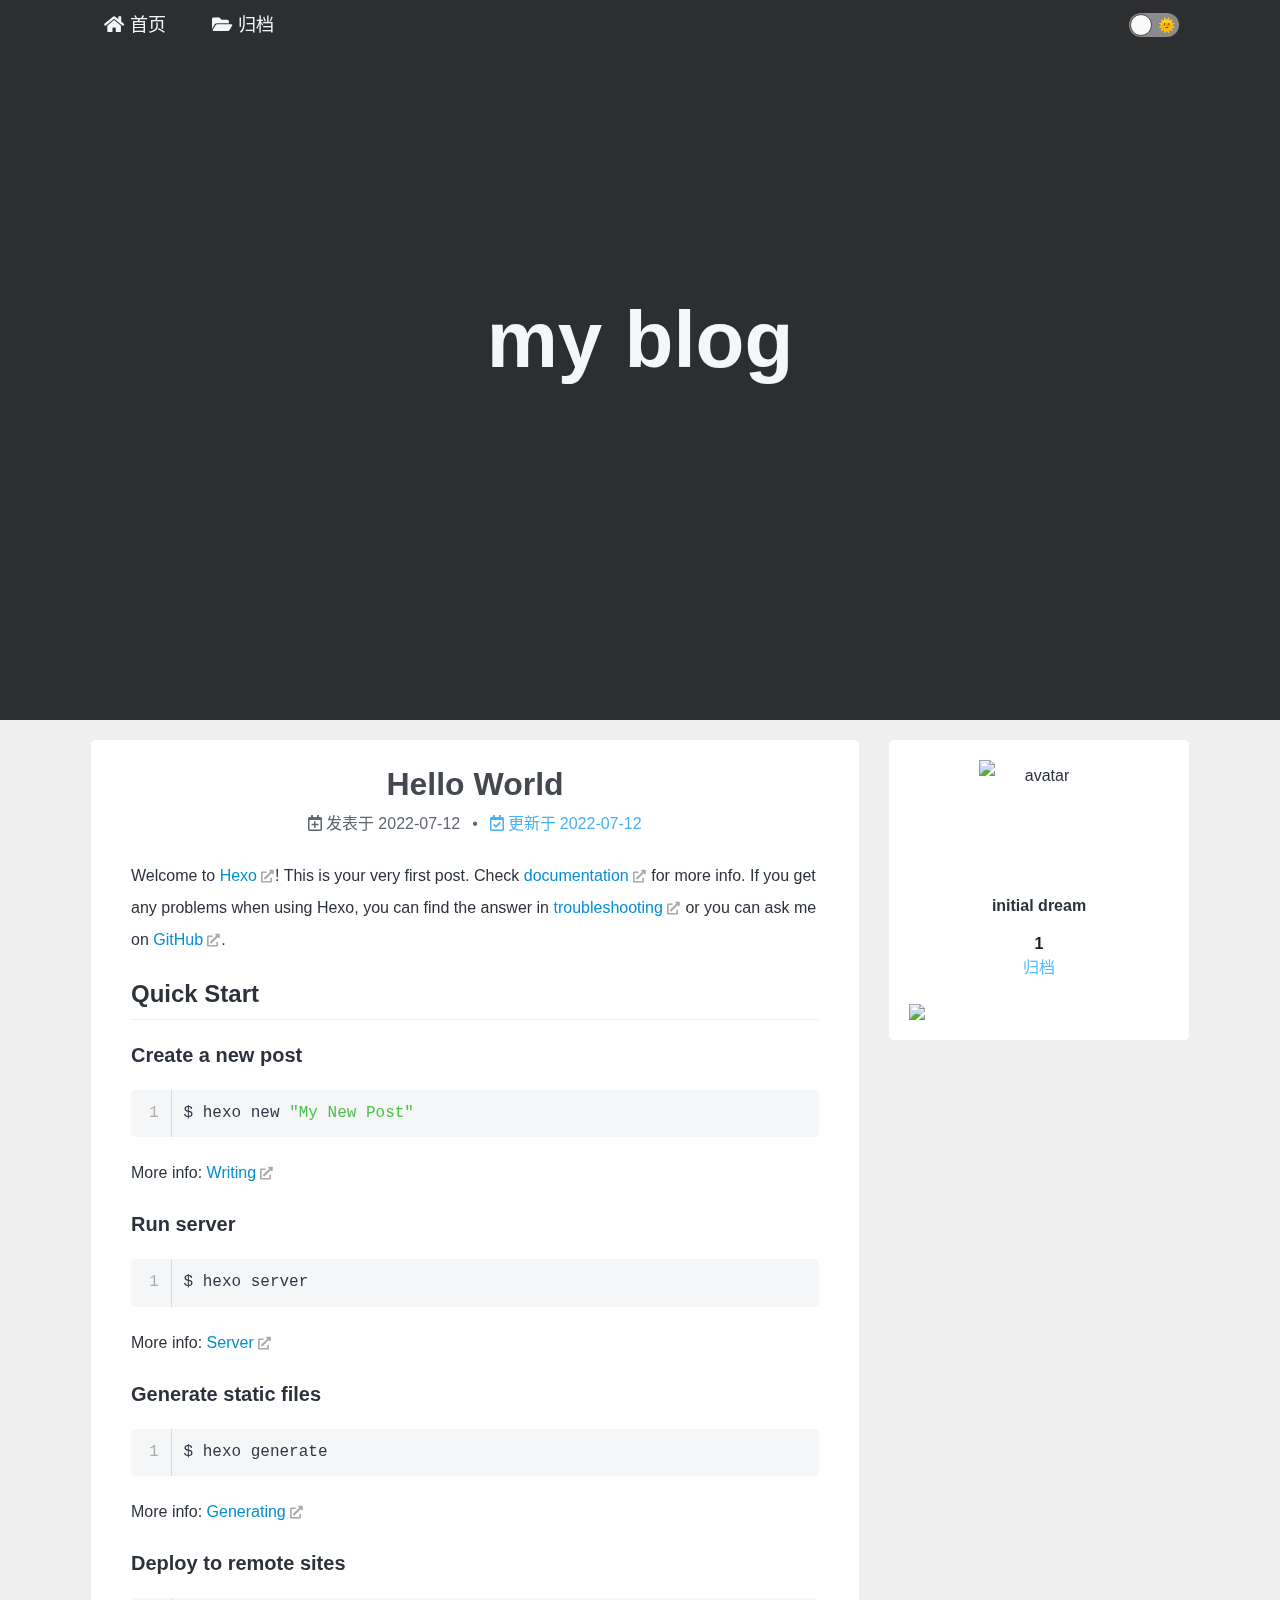
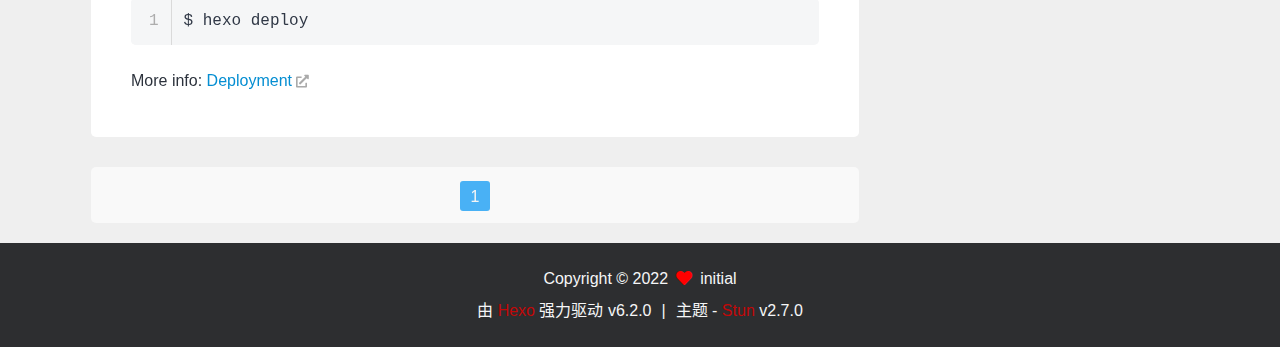
==== index.html @ c6389a3b "Site updated: 2022-07-14 22:08:47" ====
<!DOCTYPE html><html lang="zh-CN"><head><meta charset="UTF-8"><meta http-equiv="X-UA-Compatible" content="IE=edge"><meta name="viewport" content="width=device-width, initial-scale=1"><meta name="format-detection" content="telephone=no"><meta name="apple-mobile-web-app-capable" content="yes"><meta name="apple-mobile-web-app-status-bar-style" content="black"><link rel="icon" href="/images/icons/favicon-16x16.png?v=2.7.0" type="image/png" sizes="16x16"><link rel="icon" href="/images/icons/favicon-32x32.png?v=2.7.0" type="image/png" sizes="32x32"><meta property="og:type" content="website">
<meta property="og:title" content="my blog">
<meta property="og:url" content="https://wxdds.github.io/index.html">
<meta property="og:site_name" content="my blog">
<meta property="og:locale" content="zh_CN">
<meta property="article:author" content="initial">
<meta name="twitter:card" content="summary"><title>my blog</title><link ref="canonical" href="https://wxdds.github.io/index.html"><link rel="dns-prefetch" href="https://cdn.jsdelivr.net"><link rel="stylesheet" href="https://cdn.jsdelivr.net/npm/@fortawesome/fontawesome-free@5.12.1/css/all.min.css" type="text/css"><link rel="stylesheet" href="/css/index.css?v=2.7.0"><script>var Stun = window.Stun || {};
var CONFIG = {
  root: '/',
  algolia: undefined,
  assistSearch: undefined,
  fontIcon: {"prompt":{"success":"fas fa-check-circle","info":"fas fa-arrow-circle-right","warning":"fas fa-exclamation-circle","error":"fas fa-times-circle"},"copyBtn":"fas fa-copy"},
  sidebar: {"offsetTop":"20px","tocMaxDepth":6},
  header: {"enable":true,"showOnPost":true,"scrollDownIcon":false},
  postWidget: {"endText":true},
  nightMode: {"enable":true},
  back2top: {"enable":true},
  codeblock: {"style":"default","highlight":"light","wordWrap":false},
  reward: false,
  fancybox: false,
  zoomImage: {"gapAside":"20px"},
  galleryWaterfall: undefined,
  lazyload: false,
  pjax: undefined,
  externalLink: {"icon":{"enable":true,"name":"fas fa-external-link-alt"}},
  shortcuts: undefined,
  prompt: {"copyButton":"复制","copySuccess":"复制成功","copyError":"复制失败"},
  sourcePath: {"js":"js","css":"css","images":"images"},
};

window.CONFIG = CONFIG;</script><meta name="generator" content="Hexo 6.2.0"></head><body><div class="container" id="container"><header class="header" id="header"><div class="header-inner"><nav class="header-nav header-nav--fixed"><div class="header-nav-inner"><div class="header-nav-menubtn"><i class="fas fa-bars"></i></div><div class="header-nav-menu"><div class="header-nav-menu-item"><a class="header-nav-menu-item__link" href="/"><span class="header-nav-menu-item__icon"><i class="fas fa-home"></i></span><span class="header-nav-menu-item__text">首页</span></a></div><div class="header-nav-menu-item"><a class="header-nav-menu-item__link" href="/archives/"><span class="header-nav-menu-item__icon"><i class="fas fa-folder-open"></i></span><span class="header-nav-menu-item__text">归档</span></a></div></div><div class="header-nav-mode"><div class="mode"><div class="mode-track"><span class="mode-track-moon"></span><span class="mode-track-sun"></span></div><div class="mode-thumb"></div></div></div></div></nav><div class="header-banner"><div class="header-banner-info"><div class="header-banner-info__title">my blog</div><div class="header-banner-info__subtitle"></div></div></div></div></header><main class="main" id="main"><div class="main-inner"><div class="content-wrap" id="content-wrap"><div class="content content-home" id="content"><section class="postlist"><article class="postlist-item post"><header class="post-header"><h1 class="post-title"><a class="post-title__link" href="/2022/07/12/hello-world/">Hello World</a></h1><div class="post-meta"><span class="post-meta-item post-meta-item--createtime"><span class="post-meta-item__icon"><i class="far fa-calendar-plus"></i></span><span class="post-meta-item__info">发表于</span><span class="post-meta-item__value">2022-07-12</span></span><span class="post-meta-item post-meta-item--updatetime"><span class="post-meta-item__icon"><i class="far fa-calendar-check"></i></span><span class="post-meta-item__info">更新于</span><span class="post-meta-item__value">2022-07-12</span></span></div></header><div class="post-body"><div class="post-excerpt"><p>Welcome to <span class="exturl"><a class="exturl__link"   target="_blank" rel="noopener" href="https://hexo.io/" >Hexo</a><span class="exturl__icon"><i class="fas fa-external-link-alt"></i></span></span>! This is your very first post. Check <span class="exturl"><a class="exturl__link"   target="_blank" rel="noopener" href="https://hexo.io/docs/" >documentation</a><span class="exturl__icon"><i class="fas fa-external-link-alt"></i></span></span> for more info. If you get any problems when using Hexo, you can find the answer in <span class="exturl"><a class="exturl__link"   target="_blank" rel="noopener" href="https://hexo.io/docs/troubleshooting.html" >troubleshooting</a><span class="exturl__icon"><i class="fas fa-external-link-alt"></i></span></span> or you can ask me on <span class="exturl"><a class="exturl__link"   target="_blank" rel="noopener" href="https://github.com/hexojs/hexo/issues" >GitHub</a><span class="exturl__icon"><i class="fas fa-external-link-alt"></i></span></span>.</p>

        <h2 id="Quick-Start"   >
          <a href="#Quick-Start" class="heading-link"><i class="fas fa-link"></i></a><a href="#Quick-Start" class="headerlink" title="Quick Start"></a>Quick Start</h2>
      
        <h3 id="Create-a-new-post"   >
          <a href="#Create-a-new-post" class="heading-link"><i class="fas fa-link"></i></a><a href="#Create-a-new-post" class="headerlink" title="Create a new post"></a>Create a new post</h3>
      <figure class="highlight bash"><div class="table-container"><table><tr><td class="gutter"><pre><span class="line">1</span><br></pre></td><td class="code"><pre><span class="line">$ hexo new <span class="string">&quot;My New Post&quot;</span></span><br></pre></td></tr></table></div></figure>

<p>More info: <span class="exturl"><a class="exturl__link"   target="_blank" rel="noopener" href="https://hexo.io/docs/writing.html" >Writing</a><span class="exturl__icon"><i class="fas fa-external-link-alt"></i></span></span></p>

        <h3 id="Run-server"   >
          <a href="#Run-server" class="heading-link"><i class="fas fa-link"></i></a><a href="#Run-server" class="headerlink" title="Run server"></a>Run server</h3>
      <figure class="highlight bash"><div class="table-container"><table><tr><td class="gutter"><pre><span class="line">1</span><br></pre></td><td class="code"><pre><span class="line">$ hexo server</span><br></pre></td></tr></table></div></figure>

<p>More info: <span class="exturl"><a class="exturl__link"   target="_blank" rel="noopener" href="https://hexo.io/docs/server.html" >Server</a><span class="exturl__icon"><i class="fas fa-external-link-alt"></i></span></span></p>

        <h3 id="Generate-static-files"   >
          <a href="#Generate-static-files" class="heading-link"><i class="fas fa-link"></i></a><a href="#Generate-static-files" class="headerlink" title="Generate static files"></a>Generate static files</h3>
      <figure class="highlight bash"><div class="table-container"><table><tr><td class="gutter"><pre><span class="line">1</span><br></pre></td><td class="code"><pre><span class="line">$ hexo generate</span><br></pre></td></tr></table></div></figure>

<p>More info: <span class="exturl"><a class="exturl__link"   target="_blank" rel="noopener" href="https://hexo.io/docs/generating.html" >Generating</a><span class="exturl__icon"><i class="fas fa-external-link-alt"></i></span></span></p>

        <h3 id="Deploy-to-remote-sites"   >
          <a href="#Deploy-to-remote-sites" class="heading-link"><i class="fas fa-link"></i></a><a href="#Deploy-to-remote-sites" class="headerlink" title="Deploy to remote sites"></a>Deploy to remote sites</h3>
      <figure class="highlight bash"><div class="table-container"><table><tr><td class="gutter"><pre><span class="line">1</span><br></pre></td><td class="code"><pre><span class="line">$ hexo deploy</span><br></pre></td></tr></table></div></figure>

<p>More info: <span class="exturl"><a class="exturl__link"   target="_blank" rel="noopener" href="https://hexo.io/docs/one-command-deployment.html" >Deployment</a><span class="exturl__icon"><i class="fas fa-external-link-alt"></i></span></span></p>
</div></div></article></section><nav class="paginator"><div class="paginator-inner"><span class="page-number current">1</span></div></nav></div></div><div class="sidebar-wrap" id="sidebar-wrap"><aside class="sidebar" id="sidebar"><section class="sidebar-toc hide"></section><!-- ov = overview--><section class="sidebar-ov"><div class="sidebar-ov-author"><div class="sidebar-ov-author__avatar"><img class="sidebar-ov-author__avatar_img" src="/images/icons/stun-logo.svg" alt="avatar"></div><p class="sidebar-ov-author__text">initial dream</p></div><div class="sidebar-ov-state"><a class="sidebar-ov-state-item sidebar-ov-state-item--posts" href="/archives/"><div class="sidebar-ov-state-item__count">1</div><div class="sidebar-ov-state-item__name">归档</div></a></div><div class="sidebar-ov-cc"><a href="https://creativecommons.org/licenses/by-nc-sa/4.0/deed.en" target="_blank" rel="noopener" data-popover="知识共享许可协议" data-popover-pos="up"><img src="/images/cc-by-nc-sa.svg"></a></div></section></aside></div><div class="clearfix"></div></div></main><footer class="footer" id="footer"><div class="footer-inner"><div><span>Copyright © 2022</span><span class="footer__icon"><i class="fas fa-heart"></i></span><span>initial</span></div><div><span>由 <a href="http://hexo.io/" title="Hexo" target="_blank" rel="noopener">Hexo</a> 强力驱动</span><span> v6.2.0</span><span class="footer__devider">|</span><span>主题 - <a href="https://github.com/liuyib/hexo-theme-stun/" title="Stun" target="_blank" rel="noopener">Stun</a></span><span> v2.7.0</span></div></div></footer><div class="loading-bar" id="loading-bar"><div class="loading-bar__progress"></div></div><div class="back2top" id="back2top"><span class="back2top__icon"><i class="fas fa-rocket"></i></span></div></div><script src="https://cdn.jsdelivr.net/npm/jquery@v3.4.1/dist/jquery.min.js"></script><script src="https://cdn.jsdelivr.net/npm/velocity-animate@1.5.2/velocity.min.js"></script><script src="https://cdn.jsdelivr.net/npm/velocity-animate@1.5.2/velocity.ui.min.js"></script><script src="/js/utils.js?v=2.7.0"></script><script src="/js/stun-boot.js?v=2.7.0"></script><script src="/js/scroll.js?v=2.7.0"></script><script src="/js/header.js?v=2.7.0"></script><script src="/js/sidebar.js?v=2.7.0"></script></body></html>
---- css/index.css ----
html {
  line-height: 1.15; /* 1 */
  -webkit-text-size-adjust: 100%; /* 2 */
}
body {
  margin: 0;
}
main {
  display: block;
}
h1 {
  margin: 0.67em 0;
  font-size: 2em;
}
hr {
  overflow: visible; /* 2 */
  box-sizing: content-box; /* 1 */
  height: 0; /* 1 */
}
pre {
  font-family: monospace, monospace; /* 1 */
  font-size: 1em; /* 2 */
}
a {
  background-color: transparent;
}
abbr[title] {
  border-bottom: none; /* 1 */
  text-decoration: underline; /* 2 */
  text-decoration: underline dotted; /* 2 */
}
b,
strong {
  font-weight: bolder;
}
code,
kbd,
samp {
  font-family: monospace, monospace; /* 1 */
  font-size: 1em; /* 2 */
}
small {
  font-size: 80%;
}
sub,
sup {
  position: relative;
  font-size: 75%;
  line-height: 0;
  vertical-align: baseline;
}
sub {
  bottom: -0.25em;
}
sup {
  top: -0.5em;
}
img {
  border-style: none;
}
button,
input,
optgroup,
select,
textarea {
  margin: 0; /* 2 */
  font-family: inherit; /* 1 */
  font-size: 100%; /* 1 */
  line-height: 1.15; /* 1 */
}
button,
input {
  overflow: visible; /* 1 */
}
button,
select {
  text-transform: none; /* 1 */
}
button,
[type='button'],
[type='reset'],
[type='submit'] {
  -webkit-appearance: button;
}
button::-moz-focus-inner,
[type='button']::-moz-focus-inner,
[type='reset']::-moz-focus-inner,
[type='submit']::-moz-focus-inner {
  border-style: none;
  padding: 0;
}
button:-moz-focusring,
[type='button']:-moz-focusring,
[type='reset']:-moz-focusring,
[type='submit']:-moz-focusring {
  outline: 1px dotted ButtonText;
}
fieldset {
  padding: 0.35em 0.75em 0.625em;
}
legend {
  display: table; /* 1 */
  box-sizing: border-box; /* 1 */
  padding: 0; /* 3 */
  max-width: 100%; /* 1 */
  white-space: normal; /* 1 */
  color: inherit; /* 2 */
}
progress {
  vertical-align: baseline;
}
textarea {
  overflow: auto;
}
[type='checkbox'],
[type='radio'] {
  box-sizing: border-box; /* 1 */
  padding: 0; /* 2 */
}
[type='number']::-webkit-inner-spin-button,
[type='number']::-webkit-outer-spin-button {
  height: auto;
}
[type='search'] {
  outline-offset: -2px; /* 2 */
  -webkit-appearance: textfield; /* 1 */
}
[type='search']::-webkit-search-decoration {
  -webkit-appearance: none;
}
::-webkit-file-upload-button {
  font: inherit; /* 2 */
  -webkit-appearance: button; /* 1 */
}
details {
  display: block;
}
summary {
  display: list-item;
}
template {
  display: none;
}
[hidden] {
  display: none;
}
html {
  line-height: 1.15; /* 1 */
  -webkit-text-size-adjust: 100%; /* 2 */
}
body {
  margin: 0;
}
main {
  display: block;
}
h1 {
  margin: 0.67em 0;
  font-size: 2em;
}
hr {
  overflow: visible; /* 2 */
  -webkit-box-sizing: content-box;
  -moz-box-sizing: content-box;
  box-sizing: content-box; /* 1 */
  height: 0; /* 1 */
}
pre {
  font-family: monospace, monospace; /* 1 */
  font-size: 1em; /* 2 */
}
a {
  background-color: transparent;
}
abbr[title] {
  border-bottom: none; /* 1 */
  text-decoration: underline; /* 2 */
  text-decoration: underline dotted; /* 2 */
}
b,
strong {
  font-weight: bolder;
}
code,
kbd,
samp {
  font-family: monospace, monospace; /* 1 */
  font-size: 1em; /* 2 */
}
small {
  font-size: 80%;
}
sub,
sup {
  position: relative;
  font-size: 75%;
  line-height: 0;
  vertical-align: baseline;
}
sub {
  bottom: -0.25em;
}
sup {
  top: -0.5em;
}
img {
  border-style: none;
}
button,
input,
optgroup,
select,
textarea {
  margin: 0; /* 2 */
  font-family: inherit; /* 1 */
  font-size: 100%; /* 1 */
  line-height: 1.15; /* 1 */
}
button,
input {
  overflow: visible; /* 1 */
}
button,
select {
  text-transform: none; /* 1 */
}
button,
[type='button'],
[type='reset'],
[type='submit'] {
  -webkit-appearance: button;
}
button::-moz-focus-inner,
[type='button']::-moz-focus-inner,
[type='reset']::-moz-focus-inner,
[type='submit']::-moz-focus-inner {
  border-style: none;
  padding: 0;
}
button:-moz-focusring,
[type='button']:-moz-focusring,
[type='reset']:-moz-focusring,
[type='submit']:-moz-focusring {
  outline: 1px dotted ButtonText;
}
fieldset {
  padding: 0.35em 0.75em 0.625em;
}
legend {
  display: table; /* 1 */
  -webkit-box-sizing: border-box;
  -moz-box-sizing: border-box;
  box-sizing: border-box; /* 1 */
  padding: 0; /* 3 */
  max-width: 100%; /* 1 */
  white-space: normal; /* 1 */
  color: inherit; /* 2 */
}
progress {
  vertical-align: baseline;
}
textarea {
  overflow: auto;
}
[type='checkbox'],
[type='radio'] {
  -webkit-box-sizing: border-box;
  -moz-box-sizing: border-box;
  box-sizing: border-box; /* 1 */
  padding: 0; /* 2 */
}
[type='number']::-webkit-inner-spin-button,
[type='number']::-webkit-outer-spin-button {
  height: auto;
}
[type='search'] {
  outline-offset: -2px; /* 2 */
  -webkit-appearance: textfield; /* 1 */
}
[type='search']::-webkit-search-decoration {
  -webkit-appearance: none;
}
::-webkit-file-upload-button {
  font: inherit; /* 2 */
  -webkit-appearance: button; /* 1 */
}
details {
  display: block;
}
summary {
  display: list-item;
}
template {
  display: none;
}
[hidden] {
  display: none;
}
:root {
  --color-gray-100: #fff;
  --color-gray-150: #f9f9f9;
  --color-gray-200: #f5f6f7;
  --color-gray-250: #efefef;
  --color-gray-260: #e5e7ea;
  --color-gray-300: #dadada;
  --color-gray-400: #ccd0d5;
  --color-gray-500: #bec3c9;
  --color-gray-550: #adadad;
  --color-gray-600: #8d949e;
  --color-gray-650: #757474;
  --color-gray-700: #606770;
  --color-gray-800: #444950;
  --color-gray-850: #303846;
  --color-gray-900: #2c323c;
  --color-gray-950: #1c1e21;
  --color-font: var(--color-gray-900);
  --color-card: var(--color-gray-100);
  --color-blue-200: #ebeef5;
}
html.nightmode {
  --color-gray-100: #1c1e21;
  --color-gray-150: #2c323c;
  --color-gray-200: #303846;
  --color-gray-250: #444950;
  --color-gray-260: #555b64;
  --color-gray-300: #606770;
  --color-gray-400: #757474;
  --color-gray-500: #8d949e;
  --color-gray-550: #959595;
  --color-gray-600: #bec3c9;
  --color-gray-650: #ccd0d5;
  --color-gray-700: #dadada;
  --color-gray-800: #eaecef;
  --color-gray-850: #f5f6f7;
  --color-gray-900: #f9f9f9;
  --color-gray-950: #fff;
  --color-font: var(--color-gray-600);
  --color-card: var(--color-gray-150);
  --color-blue-200: #444950;
}
::selection {
  color: #fff;
  background-color: #8be0e1;
}
*,
*::before,
*::after {
  -webkit-box-sizing: inherit;
  -moz-box-sizing: inherit;
  box-sizing: inherit;
}
html {
  -webkit-box-sizing: border-box;
  -moz-box-sizing: border-box;
  box-sizing: border-box;
  font-size: 20px;
}
body {
  margin: 0;
  padding: 0;
  font-family: 'PingFang SC', 'Microsoft YaHei', sans-serif, Arial;
  font-size: 14px;
  line-height: 2;
  color: var(--color-font);
  background-color: var(--color-gray-250);
}
h1,
h2,
h3,
h4,
h5,
h6 {
  padding: 0;
  font-family: 'PingFang SC', 'Microsoft YaHei', sans-serif, Arial;
  font-weight: 700;
  line-height: 1.5;
}
h1 {
  font-size: 2em;
}
h2 {
  font-size: 1.5em;
}
h3 {
  font-size: 1.25em;
}
h4 {
  font-size: 1em;
}
h5 {
  font-size: 0.875em;
}
h6 {
  font-size: 0.85em;
}
p {
  margin: 0 0 1rem;
}
a {
  text-decoration: none;
  color: #058ed2;
  background-color: transparent;
  outline: none;
  cursor: pointer;
}
img,
video,
iframe {
  display: block;
  margin-right: auto;
  margin-left: auto;
  max-width: 100%;
}
hr {
  margin: 1rem 0;
  border: 2px dashed #b8dcfd;
  height: 0;
}
blockquote {
  margin: 0;
  border-left: 5px solid var(--color-gray-300);
  padding: 0 1rem;
  background-color: var(--color-gray-200);
}
blockquote cite::before {
  content: '--';
  padding: 0 0.25rem;
}
code {
  white-space: normal;
  word-wrap: break-word;
  word-break: break-word;
  border-radius: 3px;
  padding: 1px 5px;
  font-family: 'Source Code Pro', Consolas, Menlo, Monaco, 'Courier New', monospace;
  font-size: 0.95em;
  color: var(--color-gray-700);
  background-color: var(--color-gray-200);
}
dt {
  font-weight: 700;
}
dd {
  margin: 0;
  padding: 0;
}
table {
  border-spacing: 0;
  border-collapse: collapse;
  width: 100%;
}
th,
td {
  border: 1px solid var(--color-blue-200);
  padding: 0 5px;
}
acronym,
abbr {
  cursor: help;
}
kbd {
  display: inline-block;
  border: 1px solid var(--color-gray-500);
  border-radius: 3px;
  padding: 0.1rem 0.2rem;
  font-family: consolas, 'Liberation Mono', courier, monospace;
  font-size: 0.85em;
  font-weight: 700;
  line-height: 1;
  white-space: nowrap;
  color: var(--color-gray-850);
  background-color: var(--color-gray-150);
  -webkit-box-shadow: 0 -1px 0 var(--color-gray-300) inset;
  box-shadow: 0 -1px 0 var(--color-gray-300) inset;
}
.clearfix {
  zoom: 1;
}
.clearfix:before,
.clearfix:after {
  content: "";
  display: table;
}
.clearfix:after {
  clear: both;
}
[data-popover] {
  position: relative;
}
[data-popover]::before {
  position: absolute;
  top: 0;
  left: 50%;
  z-index: 2;
  font-family: sans-serif, Arial;
  font-size: 14px;
  font-weight: normal;
  font-style: normal;
  line-height: 2;
  white-space: nowrap;
  color: #fff;
  background-color: rgba(0,0,0,0.9);
  opacity: 0;
  -ms-filter: "progid:DXImageTransform.Microsoft.Alpha(Opacity=0)";
  filter: alpha(opacity=0);
  text-shadow: none;
  -webkit-transition: opacity 0.2s ease, -webkit-transform 0.2s ease;
  -moz-transition: opacity 0.2s ease, -moz-transform 0.2s ease;
  -o-transition: opacity 0.2s ease, -o-transform 0.2s ease;
  -ms-transition: opacity 0.2s ease, -ms-transform 0.2s ease;
  transition: opacity 0.2s ease, transform 0.2s ease;
  -webkit-transform: translate(-50%, -70%);
  -moz-transform: translate(-50%, -70%);
  -o-transform: translate(-50%, -70%);
  -ms-transform: translate(-50%, -70%);
  transform: translate(-50%, -70%);
  pointer-events: none;
}
[data-popover]::before {
  content: attr(data-popover);
  border-radius: 4px;
  padding: 0.2rem 0.6rem;
}
@media (min-width: 991.98px) {
  [data-popover-pos='up']:hover::before {
    opacity: 1;
    -ms-filter: none;
    filter: none;
    -webkit-transform: translate(-50%, -120%);
    -moz-transform: translate(-50%, -120%);
    -o-transform: translate(-50%, -120%);
    -ms-transform: translate(-50%, -120%);
    transform: translate(-50%, -120%);
  }
}
.stun-message {
  position: fixed;
  top: 1rem;
  left: 50%;
  z-index: 2;
  -webkit-transform: translateX(-50%);
  -moz-transform: translateX(-50%);
  -o-transform: translateX(-50%);
  -ms-transform: translateX(-50%);
  transform: translateX(-50%);
}
.stun-alert {
  position: relative;
  border-radius: 3px;
  padding: 8px 12px;
  font-size: 16px;
  line-height: 1rem;
  background-color: #fff;
  -webkit-box-shadow: 0 4px 12px rgba(0,0,0,0.15);
  box-shadow: 0 4px 12px rgba(0,0,0,0.15);
}
.stun-alert-success {
  color: #52c41a;
}
.stun-alert-success ~ i {
  color: #52c41a;
}
.stun-alert-info {
  color: #1890ff;
}
.stun-alert-info ~ i {
  color: #1890ff;
}
.stun-alert-warning {
  color: #faad14;
}
.stun-alert-warning ~ i {
  color: #faad14;
}
.stun-alert-error {
  color: #f5222d;
}
.stun-alert-error ~ i {
  color: #f5222d;
}
.stun-alert-description {
  margin-left: 0.5rem;
}
.anime-close::before,
.anime-close::after {
  -webkit-transition: -webkit-transform 0.2s ease;
  -moz-transition: -moz-transform 0.2s ease;
  -o-transition: -o-transform 0.2s ease;
  -ms-transition: -ms-transform 0.2s ease;
  transition: transform 0.2s ease;
  -webkit-transform: rotate(-45deg);
  -moz-transform: rotate(-45deg);
  -o-transform: rotate(-45deg);
  -ms-transform: rotate(-45deg);
  transform: rotate(-45deg);
}
.anime-close::after {
  -webkit-transform: rotate(-135deg);
  -moz-transform: rotate(-135deg);
  -o-transform: rotate(-135deg);
  -ms-transform: rotate(-135deg);
  transform: rotate(-135deg);
}
.anime-close:hover::before,
.anime-close:hover::after {
  -webkit-transform: rotate(0);
  -moz-transform: rotate(0);
  -o-transform: rotate(0);
  -ms-transform: rotate(0);
  transform: rotate(0);
}
body {
  position: relative;
}
body::after {
  content: '';
  display: block;
  position: absolute;
  top: 0;
  left: 0;
  width: 100%;
  height: 100%;
  position: fixed;
  height: 100vh;
  z-index: -2;
  background: url("https://raw.githubusercontent.com/wxsdds/my_resource/main/pic/a.png") no-repeat center/cover;
}
.container {
  white-space: normal;
  word-wrap: break-word;
  word-break: break-word;
  display: -webkit-box;
  display: -moz-box;
  display: -webkit-flex;
  display: -ms-flexbox;
  display: box;
  display: flex;
  overflow: hidden; /* !!! */
  position: relative;
  min-height: 100vh;
  -webkit-box-orient: vertical;
  -moz-box-orient: vertical;
  -o-box-orient: vertical;
  -webkit-flex-direction: column;
  -ms-flex-direction: column;
  flex-direction: column;
}
.header {
  -webkit-box-flex: 1;
  -moz-box-flex: 1;
  -o-box-flex: 1;
  box-flex: 1;
  -webkit-flex: 0 0 auto;
  -ms-flex: 0 0 auto;
  flex: 0 0 auto;
}
.footer {
  -webkit-box-flex: 1;
  -moz-box-flex: 1;
  -o-box-flex: 1;
  box-flex: 1;
  -webkit-flex: 0 0 auto;
  -ms-flex: 0 0 auto;
  flex: 0 0 auto;
}
.main {
  width: 100%;
  -webkit-box-flex: 1;
  -moz-box-flex: 1;
  -o-box-flex: 1;
  box-flex: 1;
  -webkit-flex: 1 0 auto;
  -ms-flex: 1 0 auto;
  flex: 1 0 auto;
}
.main-inner {
  margin: 0 auto;
  padding: 20px;
  width: 100%;
  font-size: 16px;
}
.content-wrap {
  width: calc(100% - 330px);
  float: left;
}
.content-wrap--noside {
  float: none;
  margin: 0 auto;
}
.content {
  width: 100%;
  border-radius: 5px;
  padding: 1rem 2rem;
  background-color: var(--color-card);
}
.content img {
  border: 1px solid var(--color-gray-300);
  border-radius: 3px;
  padding: 0.2rem;
}
.content h1:hover .heading-link,
.content h2:hover .heading-link,
.content h3:hover .heading-link,
.content h4:hover .heading-link,
.content h5:hover .heading-link,
.content h6:hover .heading-link {
  visibility: visible;
}
.heading-link {
  display: inline-block;
  visibility: hidden;
  margin: -10px 0 0 -20px;
  padding-right: 5px;
  width: 20px;
  height: 16px;
  font-size: 16px;
  line-height: 20px;
  vertical-align: middle;
  color: var(--color-font);
}
.content-home {
  padding: 0 !important;
  background-color: transparent;
}
.pullquote.left {
  text-align: left;
}
.pullquote.right {
  text-align: right;
}
.post-body h1,
.post-body h2 {
  border-bottom: 1px solid var(--color-gray-250);
  padding-bottom: 0.3em;
}
.table-container {
  overflow: auto;
  margin-bottom: 1rem;
}
.header-inner {
  width: 100%;
  font-size: 18px;
  background-color: #2d2e30;
  height: 80vh;
}
.header-inner--bgcolor {
  background-color: #333;
}
.header-inner--height {
  height: 50px !important;
}
.header-nav {
  position: relative;
  top: 0;
  left: 0;
  z-index: 1;
  width: 100%;
  height: 50px;
  -webkit-transition: -webkit-transform 0.2s ease-out, background-color 0.2s ease;
  -moz-transition: -moz-transform 0.2s ease-out, background-color 0.2s ease;
  -o-transition: -o-transform 0.2s ease-out, background-color 0.2s ease;
  -ms-transition: -ms-transform 0.2s ease-out, background-color 0.2s ease;
  transition: transform 0.2s ease-out, background-color 0.2s ease;
}
.header-nav--fixed {
  position: fixed;
  -webkit-transform: translateY(0);
  -moz-transform: translateY(0);
  -o-transform: translateY(0);
  -ms-transform: translateY(0);
  transform: translateY(0);
}
.header-nav--sticky {
  position: fixed;
  background-color: #333;
  -webkit-transform: translateY(-100%);
  -moz-transform: translateY(-100%);
  -o-transform: translateY(-100%);
  -ms-transform: translateY(-100%);
  transform: translateY(-100%);
}
.header-nav.slider--down {
  -webkit-transform: translateY(0);
  -moz-transform: translateY(0);
  -o-transform: translateY(0);
  -ms-transform: translateY(0);
  transform: translateY(0);
}
.header-nav.slider--up {
  -webkit-transform: translateY(-100%);
  -moz-transform: translateY(-100%);
  -o-transform: translateY(-100%);
  -ms-transform: translateY(-100%);
  transform: translateY(-100%);
}
.header-nav.slider--clear {
  -webkit-transition: background-color 0.2s ease;
  -moz-transition: background-color 0.2s ease;
  -o-transition: background-color 0.2s ease;
  -ms-transition: background-color 0.2s ease;
  transition: background-color 0.2s ease;
}
.header-nav-inner {
  margin: 0 auto;
  padding: 20px;
  padding-top: 0 !important;
  padding-bottom: 0 !important;
  width: 100%;
  height: 100%;
}
.header-nav-menubtn {
  display: none;
  padding: 0 0.5rem;
  line-height: 50px;
  color: #f5f6f7;
  cursor: pointer;
}
.header-nav-menu-item__link,
.header-nav-submenu-item__link {
  display: block;
  color: #f5f6f7;
}
.header-nav-menu-item__icon,
.header-nav-submenu-item__icon,
.header-nav-menu-item__text,
.header-nav-submenu-item__text {
  margin: 0 3px;
}
.header-nav-menu-item__link {
  padding: 0 0.5rem;
  -webkit-transition: color 0.2s ease, background-color 0.2s ease;
  -moz-transition: color 0.2s ease, background-color 0.2s ease;
  -o-transition: color 0.2s ease, background-color 0.2s ease;
  -ms-transition: color 0.2s ease, background-color 0.2s ease;
  transition: color 0.2s ease, background-color 0.2s ease;
}
.header-nav-menu-item__link:hover {
  color: #f4f5f5;
  background-color: #999;
}
.header-nav-submenu-item__link {
  padding: 0.75rem 0.5rem;
  -webkit-transition: color 0.2s ease, background-color 0.2s ease;
  -moz-transition: color 0.2s ease, background-color 0.2s ease;
  -o-transition: color 0.2s ease, background-color 0.2s ease;
  -ms-transition: color 0.2s ease, background-color 0.2s ease;
  transition: color 0.2s ease, background-color 0.2s ease;
}
.header-nav-submenu-item__link:hover {
  color: #f4f5f5;
  background-color: #999;
}
.header-nav-menu {
  display: none;
  height: 100%;
  line-height: 50px;
}
.header-nav-menu-item {
  float: left;
  position: relative;
  margin: 0 1rem 0 0;
  height: 50px;
  text-align: center;
  cursor: pointer;
}
.header-nav-menu-item:last-child {
  margin: 0;
}
.header-nav-submenu {
  display: none;
  position: absolute;
  right: -0.5rem;
  left: -0.5rem;
  width: auto;
  background-color: #2d2e30;
}
.header-nav-submenu.hide--force {
  display: none !important;
}
.header-nav-submenu-item {
  margin: 0;
  padding: 0;
  width: 100%;
  font-size: 18px;
  line-height: 1;
  text-align: center;
}
.header-nav-mode {
  display: -webkit-box;
  display: -moz-box;
  display: -webkit-flex;
  display: -ms-flexbox;
  display: box;
  display: flex;
  float: right;
  padding: 0 0.5rem;
  height: 100%;
  line-height: 50px;
  -webkit-box-align: center;
  -moz-box-align: center;
  -o-box-align: center;
  -ms-flex-align: center;
  -webkit-align-items: center;
  align-items: center;
}
.header-banner {
  position: relative;
  z-index: 0;
  width: 100%;
  height: 100%;
  background: url("https://github.com/wxsdds/my_resource/raw/main/pic/a.png") no-repeat center/cover;
}
.header-banner-info {
  position: absolute;
  top: 50%;
  left: 0;
  padding: 0 0.5rem;
  width: 100%;
  text-align: center;
  -webkit-transform: translateY(-50%);
  -moz-transform: translateY(-50%);
  -o-transform: translateY(-50%);
  -ms-transform: translateY(-50%);
  transform: translateY(-50%);
}
.header-banner-info__title {
  margin-bottom: 2rem;
  font-size: 4rem;
  font-weight: 700;
  line-height: 1;
  color: #f5f6f7;
}
.header-banner-info__subtitle {
  font-size: 1.2rem;
  font-weight: 400;
  color: #f5f6f7;
}
.footer__icon {
  display: inline-block;
  margin: 0 0.4rem;
  font-size: 1em;
  color: #f00;
}
.footer-inner {
  position: relative;
  padding: 1rem;
  font-size: 16px;
  text-align: center;
  color: #f5f6f7;
  background-color: #2d2e30;
}
.footer a {
  color: #c20808;
  -webkit-transition: color 0.2s ease;
  -moz-transition: color 0.2s ease;
  -o-transition: color 0.2s ease;
  -ms-transition: color 0.2s ease;
  transition: color 0.2s ease;
}
.footer a:hover {
  color: #ed0b0b;
}
.footer__devider {
  margin: 0 10px;
}
.sidebar {
  border-radius: 5px;
  padding: 1rem 2rem;
  background-color: var(--color-card);
  padding: 1rem;
  width: 300px;
  font-size: 16px;
}
.sidebar--sticky {
  position: fixed;
  top: 20px;
  z-index: 0;
  -webkit-transform: translateZ(0);
  -moz-transform: translateZ(0);
  -o-transform: translateZ(0);
  -ms-transform: translateZ(0);
  transform: translateZ(0);
}
.sidebar .hide {
  display: none;
}
.sidebar-wrap {
  width: 300px;
  float: right;
}
.sidebar-nav {
  padding-bottom: 1em;
  text-align: center;
}
.sidebar-nav-toc,
.sidebar-nav-ov {
  border-bottom: 1px solid var(--color-gray-150);
  padding: 0.3em 0.5em;
  color: var(--color-gray-800);
  -webkit-transition: opacity 0.2s;
  -moz-transition: opacity 0.2s;
  -o-transition: opacity 0.2s;
  -ms-transition: opacity 0.2s;
  transition: opacity 0.2s;
}
.sidebar-nav-toc:hover,
.sidebar-nav-ov:hover {
  color: #fc6423;
  cursor: pointer;
}
.sidebar-nav .current {
  border-color: #fc6423;
  color: #fc6423;
}
.sidebar-toc {
  overflow: auto;
  position: relative;
  max-height: 70vh;
  white-space: normal;
  word-wrap: break-word;
  word-break: break-word;
}
.sidebar-toc .toc-child {
  display: none;
}
.sidebar-toc .active > .toc-child {
  display: block;
}
.sidebar-toc .current > .toc-child {
  display: block;
}
.sidebar-toc .active > a,
.sidebar-toc .current > a {
  color: #fc6423;
  -webkit-transition: color 0.3s;
  -moz-transition: color 0.3s;
  -o-transition: color 0.3s;
  -ms-transition: color 0.3s;
  transition: color 0.3s;
}
.sidebar-toc ol,
.sidebar-toc li {
  list-style: none;
}
.sidebar-toc ol {
  margin: 0;
  padding-left: 1em;
}
.sidebar-ov-author {
  width: 100%;
  text-align: center;
}
.sidebar-ov-author__avatar {
  margin: 0 auto;
  width: 120px;
  height: 120px;
}
.sidebar-ov-author__avatar_img {
  opacity: 1;
  -ms-filter: none;
  filter: none;
}
.sidebar-ov-author__avatar:hover .sidebar-ov-author__avatar_img {
  -webkit-animation: avatar-turn 0.8s both ease-out;
  -moz-animation: avatar-turn 0.8s both ease-out;
  -o-animation: avatar-turn 0.8s both ease-out;
  -ms-animation: avatar-turn 0.8s both ease-out;
  animation: avatar-turn 0.8s both ease-out;
}
@-moz-keyframes avatar-turn {
  100% {
    -webkit-transform: rotate(1turn);
    -moz-transform: rotate(1turn);
    -o-transform: rotate(1turn);
    -ms-transform: rotate(1turn);
    transform: rotate(1turn);
  }
}
@-webkit-keyframes avatar-turn {
  100% {
    -webkit-transform: rotate(1turn);
    -moz-transform: rotate(1turn);
    -o-transform: rotate(1turn);
    -ms-transform: rotate(1turn);
    transform: rotate(1turn);
  }
}
@-o-keyframes avatar-turn {
  100% {
    -webkit-transform: rotate(1turn);
    -moz-transform: rotate(1turn);
    -o-transform: rotate(1turn);
    -ms-transform: rotate(1turn);
    transform: rotate(1turn);
  }
}
@keyframes avatar-turn {
  100% {
    -webkit-transform: rotate(1turn);
    -moz-transform: rotate(1turn);
    -o-transform: rotate(1turn);
    -ms-transform: rotate(1turn);
    transform: rotate(1turn);
  }
}
.sidebar-ov-author__text {
  margin: 0.5rem 0 0;
  font-weight: 600;
}
.sidebar-ov-state {
  padding: 0.5rem 0;
  text-align: center;
}
.sidebar-ov-state-item {
  display: inline-block;
  width: 33.3%;
  line-height: 1.5em;
  -webkit-transition: color 0.2s ease;
  -moz-transition: color 0.2s ease;
  -o-transition: color 0.2s ease;
  -ms-transition: color 0.2s ease;
  transition: color 0.2s ease;
}
.sidebar-ov-state-item:not(:last-child) {
  border-right: 1px dashed var(--color-gray-300);
}
.sidebar-ov-state-item--posts {
  color: #54bcff;
}
.sidebar-ov-state-item--posts:hover {
  color: #0090ed;
}
.sidebar-ov-state-item--categories {
  color: var(--color-gray-700);
}
.sidebar-ov-state-item--categories:hover {
  color: var(--color-gray-900);
}
.sidebar-ov-state-item--tags {
  color: #ff8956;
}
.sidebar-ov-state-item--tags:hover {
  color: #ef4800;
}
.sidebar-ov-state-item__count {
  font-weight: 600;
  color: var(--color-gray-950);
}
.sidebar-ov-cc {
  padding-top: 0.5rem;
  text-align: center;
}
.sidebar-reading {
  overflow: hidden;
  margin-top: 0.5em;
  text-align: center;
}
.sidebar-reading-info {
  margin-bottom: 0.3em;
}
.sidebar-reading-line {
  width: 100%;
  height: 1px;
  background-color: #fc6423;
  -webkit-transition: -webkit-transform 0.2s ease;
  -moz-transition: -moz-transform 0.2s ease;
  -o-transition: -o-transform 0.2s ease;
  -ms-transition: -ms-transform 0.2s ease;
  transition: transform 0.2s ease;
  -webkit-transform: translateX(-100%);
  -moz-transform: translateX(-100%);
  -o-transform: translateX(-100%);
  -ms-transform: translateX(-100%);
  transform: translateX(-100%);
}
.archive {
  margin-left: 1rem;
}
.archive-total {
  position: relative;
  padding: 0 0 1.5rem 1.5rem;
  font-size: calc(1em + 2px);
}
.archive-total::before {
  content: '';
  position: absolute;
  top: 1em;
  bottom: -1em;
  left: 0;
  border-left: 0.2rem dashed var(--color-gray-250);
  -webkit-transform: translateX(-50%);
  -moz-transform: translateX(-50%);
  -o-transform: translateX(-50%);
  -ms-transform: translateX(-50%);
  transform: translateX(-50%);
}
.archive-total::after {
  content: '';
  position: absolute;
  top: 1em;
  left: 0;
  border: 0.15rem solid #6ec5ff;
  border-radius: 50%;
  width: 0.6rem;
  height: 0.6rem;
  background-color: var(--color-gray-250);
  -webkit-transition: border-color 0.2s ease;
  -moz-transition: border-color 0.2s ease;
  -o-transition: border-color 0.2s ease;
  -ms-transition: border-color 0.2s ease;
  transition: border-color 0.2s ease;
  -webkit-transform: translate(-50%, -50%);
  -moz-transform: translate(-50%, -50%);
  -o-transform: translate(-50%, -50%);
  -ms-transform: translate(-50%, -50%);
  transform: translate(-50%, -50%);
}
.archive-total:hover::after {
  border-color: #fc6423;
}
.tagcloud,
.category {
  width: 100%;
}
.tagcloud-total,
.category-total {
  font-size: calc(1em + 10px);
  text-align: center;
  cursor: default;
}
.tagcloud {
  text-align: center;
}
.tagcloud-item a {
  margin: 0 0.4rem;
  -webkit-transition: color 0.2s ease;
  -moz-transition: color 0.2s ease;
  -o-transition: color 0.2s ease;
  -ms-transition: color 0.2s ease;
  transition: color 0.2s ease;
}
.tagcloud-item a:hover {
  color: #fc6423 !important;
}
.category-list-item::before {
  color: #49b1f5;
}
.category-list-item:hover::before {
  color: #fc6423;
}
.category-list-link {
  font-size: 1em;
  color: #49b1f5;
  -webkit-transition: color 0.2s ease;
  -moz-transition: color 0.2s ease;
  -o-transition: color 0.2s ease;
  -ms-transition: color 0.2s ease;
  transition: color 0.2s ease;
}
.category-list-link:hover {
  color: #fc6423;
}
.category-list-count {
  margin-left: 0.3em;
  font-size: 13px;
  color: var(--color-gray-600);
}
.category-list-count::before {
  content: '(';
}
.category-list-count::after {
  content: ')';
}
.categorypage-title,
.tagpage-title {
  font-size: 24px;
  text-align: center;
}
.categorypage-title__name,
.tagpage-title__name {
  color: #49b1f5;
}
.custompage {
  width: 100%;
}
.timeline {
  position: relative;
}
.timeline::before {
  content: '';
  position: absolute;
  top: 1em;
  bottom: 1em;
  left: 0;
  border-left: 0.2rem solid var(--color-gray-250);
  -webkit-transform: translateX(-50%);
  -moz-transform: translateX(-50%);
  -o-transform: translateX(-50%);
  -ms-transform: translateX(-50%);
  transform: translateX(-50%);
}
.timeline-item {
  display: block;
  position: relative;
  margin-bottom: 0.8rem;
  padding-left: 1.5rem;
  width: 100%;
  -webkit-box-align: center;
  -moz-box-align: center;
  -o-box-align: center;
  -ms-flex-align: center;
  -webkit-align-items: center;
  align-items: center;
}
.timeline-item::before {
  content: '';
  position: absolute;
  top: 50%;
  left: 0;
  border-radius: 50%;
  width: 0.3rem;
  height: 0.3rem;
  background-color: #6ec5ff;
  -webkit-transition: background-color 0.2s ease;
  -moz-transition: background-color 0.2s ease;
  -o-transition: background-color 0.2s ease;
  -ms-transition: background-color 0.2s ease;
  transition: background-color 0.2s ease;
  -webkit-transform: translate(-50%, -50%);
  -moz-transform: translate(-50%, -50%);
  -o-transform: translate(-50%, -50%);
  -ms-transform: translate(-50%, -50%);
  transform: translate(-50%, -50%);
}
.timeline-item:hover::before {
  background-color: #fc6423;
}
.timeline-item:last-child {
  margin-bottom: 0;
}
.timeline-item--year {
  font-weight: 700;
}
.timeline-item--year::before {
  border: 0.12rem solid #6ec5ff;
  width: 0.4rem;
  height: 0.4rem;
  background-color: var(--color-gray-250);
}
.timeline-item--year:hover::before {
  border-color: #fc6423;
  background-color: var(--color-gray-250);
}
.timeline-item__time {
  display: inline-block;
  width: 3.5rem;
  vertical-align: middle;
  color: #99a9bf;
  -webkit-transform: translateY(3%);
  -moz-transform: translateY(3%);
  -o-transform: translateY(3%);
  -ms-transform: translateY(3%);
  transform: translateY(3%);
}
.timeline-item__title {
  display: inline-block;
  margin: 0;
  width: calc(100% - 4.5rem);
  font-size: 1em;
  font-weight: normal;
  vertical-align: middle;
}
.timeline-item__link {
  color: var(--color-gray-900);
}
.postlist-item {
  margin: 0 0 1.5rem;
  width: 100%;
  border-radius: 5px;
  padding: 1rem 2rem;
  background-color: var(--color-card);
}
.post-readmore {
  margin-top: 1.5rem;
  text-align: center;
}
.post-readmore__link {
  display: inline-block;
  border-radius: 5px;
  padding: 0 0.6em;
  color: var(--color-gray-200);
  background-color: #73c8ff;
  -webkit-transition: background-color 0.2s ease;
  -moz-transition: background-color 0.2s ease;
  -o-transition: background-color 0.2s ease;
  -ms-transition: background-color 0.2s ease;
  transition: background-color 0.2s ease;
  cursor: pointer;
}
.post-readmore__link:hover {
  color: var(--color-gray-200);
  background-color: #49b1f5;
}
.post-readmore__icon {
  margin-left: 0.3rem;
}
.post-header {
  position: relative;
  margin-bottom: 1rem;
  font-size: 1em;
  text-align: center;
}
.post-title {
  margin: 0;
  color: var(--color-gray-950);
  cursor: auto;
}
.post-title__link {
  position: relative;
  color: var(--color-gray-800);
  white-space: normal;
  word-wrap: break-word;
  word-break: break-word;
}
.post-title__link::before {
  content: '';
  visibility: hidden;
  position: absolute;
  right: 0;
  bottom: -4px;
  left: 0;
  height: 2px;
  background-color: var(--color-gray-800);
  -webkit-transition: -webkit-transform 0.2s ease-in-out;
  -moz-transition: -moz-transform 0.2s ease-in-out;
  -o-transition: -o-transform 0.2s ease-in-out;
  -ms-transition: -ms-transform 0.2s ease-in-out;
  transition: transform 0.2s ease-in-out;
  -webkit-transform: scaleX(0);
  -moz-transform: scaleX(0);
  -o-transform: scaleX(0);
  -ms-transform: scaleX(0);
  transform: scaleX(0);
}
.post-title__link:hover {
  color: var(--color-gray-800);
}
.post-title__link:hover::before {
  visibility: visible;
  -webkit-transform: scaleX(1);
  -moz-transform: scaleX(1);
  -o-transform: scaleX(1);
  -ms-transform: scaleX(1);
  transform: scaleX(1);
}
.post-meta-item:not(:first-child)::before {
  content: '•';
  margin: 0 0.5rem;
  color: var(--color-gray-700);
}
.post-meta-item__icon,
.post-meta-item__info,
.post-meta-item__value {
  margin: 0 2px;
}
.post-meta-item--createtime {
  color: var(--color-gray-700);
}
.post-meta-item--updatetime {
  color: #49b1f5;
}
.post-meta-item--visitors {
  color: #fc6423;
}
.post-ending {
  margin-bottom: 1rem;
}
.post-copyright {
  margin-bottom: 1rem;
}
.post-tags {
  margin-bottom: 1rem;
}
.post-tags-item {
  margin: 0 0.5rem;
}
.post-tags-item:hover {
  cursor: pointer;
}
.post-tags-item__icon,
.post-tags-item__link {
  margin: 0.1rem;
  color: #49b1f5;
  -webkit-transition: color 0.2s;
  -moz-transition: color 0.2s;
  -o-transition: color 0.2s;
  -ms-transition: color 0.2s;
  transition: color 0.2s;
}
.post-tags-item:hover .post-tags-item__icon,
.post-tags-item:hover .post-tags-item__link {
  color: #fc6423;
}
.post-reward {
  margin-bottom: 1rem;
}
.post-paginator {
  border-top: 1px solid var(--color-gray-250);
  padding-top: 1rem;
}
.highlight figcaption span:first-child::before {
  margin: 0 0.6rem 0 0;
  color: var(--color-gray-550);
}
.highlight.markdown figcaption span:first-child::before {
  content: 'markdown';
}
.highlight.md figcaption span:first-child::before {
  content: 'md';
}
.highlight.diff figcaption span:first-child::before {
  content: 'diff';
}
.highlight.javascript figcaption span:first-child::before {
  content: 'javascript';
}
.highlight.js figcaption span:first-child::before {
  content: 'js';
}
.highlight.typescript figcaption span:first-child::before {
  content: 'typescript';
}
.highlight.ts figcaption span:first-child::before {
  content: 'ts';
}
.highlight.java figcaption span:first-child::before {
  content: 'java';
}
.highlight.json figcaption span:first-child::before {
  content: 'json';
}
.highlight.html figcaption span:first-child::before {
  content: 'html';
}
.highlight.xml figcaption span:first-child::before {
  content: 'xml';
}
.highlight.css figcaption span:first-child::before {
  content: 'css';
}
.highlight.less figcaption span:first-child::before {
  content: 'less';
}
.highlight.scss figcaption span:first-child::before {
  content: 'scss';
}
.highlight.stylus figcaption span:first-child::before {
  content: 'stylus';
}
.highlight.styl figcaption span:first-child::before {
  content: 'styl';
}
.highlight.sql figcaption span:first-child::before {
  content: 'sql';
}
.highlight.bash figcaption span:first-child::before {
  content: 'bash';
}
.highlight.shell figcaption span:first-child::before {
  content: 'shell';
}
.highlight.python figcaption span:first-child::before {
  content: 'python';
}
.highlight.py figcaption span:first-child::before {
  content: 'py';
}
.highlight.ruby figcaption span:first-child::before {
  content: 'ruby';
}
.highlight.cpp figcaption span:first-child::before {
  content: 'cpp';
}
.highlight.c\+\+ figcaption span:first-child::before {
  content: 'c\+\+';
}
.highlight.c\# figcaption span:first-child::before {
  content: 'c\#';
}
.highlight.go figcaption span:first-child::before {
  content: 'go';
}
.highlight.kotlin figcaption span:first-child::before {
  content: 'kotlin';
}
.highlight.kt figcaption span:first-child::before {
  content: 'kt';
}
.highlight.objectivec figcaption span:first-child::before {
  content: 'objectivec';
}
.highlight.php figcaption span:first-child::before {
  content: 'php';
}
.highlight.perl figcaption span:first-child::before {
  content: 'perl';
}
.highlight.pl figcaption span:first-child::before {
  content: 'pl';
}
.highlight.pm figcaption span:first-child::before {
  content: 'pm';
}
.highlight.rust figcaption span:first-child::before {
  content: 'rust';
}
.highlight.rs figcaption span:first-child::before {
  content: 'rs';
}
.highlight.swift figcaption span:first-child::before {
  content: 'swift';
}
.highlight.coffeescript figcaption span:first-child::before {
  content: 'coffeescript';
}
.highlight.coffee figcaption span:first-child::before {
  content: 'coffee';
}
.highlight.lua figcaption span:first-child::before {
  content: 'lua';
}
.highlight.yaml figcaption span:first-child::before {
  content: 'yaml';
}
.highlight.yml figcaption span:first-child::before {
  content: 'yml';
}
.highlight.nginx figcaption span:first-child::before {
  content: 'nginx';
}
.highlight.dockerfile figcaption span:first-child::before {
  content: 'dockerfile';
}
.highlight.makefile figcaption span:first-child::before {
  content: 'makefile';
}
.highlight {
  margin: 0 0 1rem;
  border-radius: 0.25rem;
  width: 100%;
  line-height: 1.7;
  color: var(--color-gray-850);
  background-color: var(--color-gray-200);
}
.highlight pre,
.highlight code {
  font-family: 'Source Code Pro', Consolas, Menlo, Monaco, 'Courier New', monospace;
}
.highlight pre {
  margin: 0;
}
.highlight td {
  border-width: 0;
}
.highlight figcaption {
  position: relative;
  width: 100%;
  color: var(--color-gray-850);
  background-color: var(--color-gray-200);
  zoom: 1;
  padding: 0.1rem 0;
}
.highlight figcaption:before,
.highlight figcaption:after {
  content: "";
  display: table;
}
.highlight figcaption:after {
  clear: both;
}
.highlight figcaption span:first-child {
  float: left;
  margin-left: 0.5rem;
  color: var(--color-gray-850);
}
.highlight figcaption span.external-link {
  float: right;
  margin-right: 2em;
}
.highlight figcaption.custom {
  min-height: 1.5rem;
  border-radius: 0.25rem;
}
.highlight figcaption.custom .custom-lang {
  float: left;
  margin: 0 0.6rem;
  color: var(--color-gray-550);
}
.highlight td.gutter {
  border-right: 1px solid var(--color-gray-300);
  padding: 0.4rem 0.6rem;
  width: 2rem;
  background-color: var(--color-gray-200);
  border-radius: 0.25rem;
}
.highlight td.gutter pre {
  text-align: right;
  white-space: nowrap;
  color: var(--color-gray-550);
  background-color: inherit;
}
.highlight td.code {
  padding: 0.5rem 0.6rem;
}
.highlight .marked {
  background-color: var(--color-gray-260);
}
.highlight .emphasis {
  font-style: italic;
}
.highlight .strong {
  font-weight: bold;
}
.highlight .comment {
  color: #969896;
}
.highlight .quote,
.highlight .params {
  color: var(--color-gray-850);
}
.highlight .selector-tag,
.highlight .template-variable,
.highlight .variable,
.highlight .deletion,
.highlight .regexp,
.highlight .name,
.highlight .tag {
  color: #c82829;
}
.highlight .builtin-name,
.highlight .literal,
.highlight .number,
.highlight .type,
.highlight .meta,
.highlight .link {
  color: #ee8019;
}
.highlight .class .keyword:first-child + .title,
.highlight .built_in,
.highlight .attribute {
  color: #eab700;
}
.highlight .class .keyword ~ .title,
.highlight .string .template-variable,
.highlight .meta-string,
.highlight .tag,
.highlight .class,
.highlight .subst,
.highlight .regexp {
  color: #4eb4b4;
}
.highlight .string,
.highlight .symbol,
.highlight .bullet,
.highlight .addition {
  color: #4dc14c;
}
.highlight .title,
.highlight .section {
  color: #2a75c8;
}
.highlight .meta-keyword,
.highlight .doctag,
.highlight .selector-id,
.highlight .selector-attr,
.highlight .selector-class,
.highlight .selector-pseudo,
.highlight .function,
.highlight .tag .attr,
.highlight .keyword {
  color: #be4dbc;
}
.bash .meta,
.rust .meta {
  color: #969896;
}
.c\+\+ .built_in,
.cpp .built_in,
.ini .variable,
.ini .literal,
.ini .number,
.less .variable,
.scss .variable,
.styl .variable,
.stylus .variable {
  color: var(--color-gray-850);
}
.html .meta,
.xml .meta,
.yaml .attr,
.yml .attr {
  color: #c82829;
}
.js .params,
.javascript .params {
  color: #ee8019;
}
.json .attr,
.swift .type {
  color: #eab700;
}
.variable .variable,
.bash .variable,
.c\+\+ .meta,
.cpp .meta,
.c\# .meta,
.css .number,
.diff .meta {
  color: #4eb4b4;
}
.md .section,
.markdown .section,
.py .string .meta,
.python .string .meta {
  color: #4dc14c;
}
.bash .built_in,
.css .built_in,
.go .built_in,
.py .meta,
.python .meta,
.shell .meta,
.shell .keyword,
.shell .built_in {
  color: #2a75c8;
}
.ini .attr,
.objectivec .meta,
.yaml .type,
.yml .type {
  color: #be4dbc;
}
.diff .addition {
  color: #292;
  background-color: #f0fff4;
}
.diff .deletion {
  color: #d44;
  background-color: #ffeef0;
}
.nightmode .diff .addition {
  background-color: transparent;
}
.nightmode .diff .deletion {
  background-color: transparent;
}
.ending {
  padding: 1rem 0 0;
  text-align: center;
  color: var(--color-gray-400);
  border-top: 1px dashed var(--color-gray-300);
}
.back2top {
  position: fixed;
  right: 0;
  bottom: 5vh;
  -webkit-transition: -webkit-transform 0.2s ease;
  -moz-transition: -moz-transform 0.2s ease;
  -o-transition: -o-transform 0.2s ease;
  -ms-transition: -ms-transform 0.2s ease;
  transition: transform 0.2s ease;
  -webkit-transform: translateX(100%);
  -moz-transform: translateX(100%);
  -o-transform: translateX(100%);
  -ms-transform: translateX(100%);
  transform: translateX(100%);
  cursor: pointer;
}
.back2top--show {
  -webkit-transform: translateX(-100%);
  -moz-transform: translateX(-100%);
  -o-transform: translateX(-100%);
  -ms-transform: translateX(-100%);
  transform: translateX(-100%);
}
.back2top--hide {
  -webkit-transform: translateX(100%);
  -moz-transform: translateX(100%);
  -o-transform: translateX(100%);
  -ms-transform: translateX(100%);
  transform: translateX(100%);
}
.back2top__icon {
  display: block;
  font-size: 1.2rem;
  line-height: 1;
  color: #49b1f5;
  -webkit-transition: color 0.2s ease;
  -moz-transition: color 0.2s ease;
  -o-transition: color 0.2s ease;
  -ms-transition: color 0.2s ease;
  transition: color 0.2s ease;
  -webkit-transform: rotate(-45deg);
  -moz-transform: rotate(-45deg);
  -o-transform: rotate(-45deg);
  -ms-transform: rotate(-45deg);
  transform: rotate(-45deg);
}
.back2top__icon:hover {
  color: #fc6423;
}
.zoomimg-mask {
  position: fixed;
  top: 0;
  left: 0;
  z-index: 2;
  width: 100%;
  height: 100%;
  background-color: rgba(0,0,0,0.6);
  opacity: 0;
  -ms-filter: "progid:DXImageTransform.Microsoft.Alpha(Opacity=0)";
  filter: alpha(opacity=0);
}
.zoomimg {
  cursor: zoom-in;
}
.zoomimg--hide {
  visibility: hidden;
}
.zoomimg-clone {
  position: absolute;
  z-index: 2;
  background-color: #fff;
  cursor: zoom-out;
  will-change: transform;
}
.mode {
  position: relative;
  border: 0;
  padding: 0;
  line-height: 100%;
  background-color: transparent;
  cursor: pointer;
  -webkit-user-select: none;
  -moz-user-select: none;
  -ms-user-select: none;
  user-select: none;
}
.mode--focus .mode-thumb {
  -webkit-box-shadow: 0 0 2px 3px #0099e0;
  box-shadow: 0 0 2px 3px #0099e0;
}
.mode--checked .mode-thumb {
  -webkit-transform: translateX(26px);
  -moz-transform: translateX(26px);
  -o-transform: translateX(26px);
  -ms-transform: translateX(26px);
  transform: translateX(26px);
}
.mode-track {
  border-radius: 30px;
  width: 50px;
  height: 24px;
  font-size: 0;
  background-color: #8c8a8a;
}
.mode-track-moon,
.mode-track-sun {
  display: inline-block;
  position: absolute;
  top: 0;
  bottom: 0;
  width: 25px;
  height: 100%;
  font-size: 14px;
}
.mode-track-moon::before,
.mode-track-sun::before {
  display: block;
  width: 100%;
  height: 100%;
  font-size: 14px;
  line-height: 24px;
  text-align: center;
}
.mode-track-moon {
  left: 0;
}
.mode-track-moon::before {
  content: '🌜';
}
.mode-track-sun {
  right: 0;
}
.mode-track-sun::before {
  content: '🌞';
}
.mode-thumb {
  position: absolute;
  top: 1px;
  left: 1px;
  -webkit-box-sizing: border-box;
  -moz-box-sizing: border-box;
  box-sizing: border-box;
  border: 1px solid #4d4d4d;
  border-radius: 50%;
  width: 22px;
  height: 22px;
  background-color: #fafafa;
  -webkit-transition: -webkit-transform 0.2s ease;
  -moz-transition: -moz-transform 0.2s ease;
  -o-transition: -o-transform 0.2s ease;
  -ms-transition: -ms-transform 0.2s ease;
  transition: transform 0.2s ease;
}
.mode-input {
  position: absolute;
  border: 0;
  width: 0;
  height: 0;
}
.reward {
  text-align: center;
}
.reward-button {
  display: inline-block;
  margin: 1rem 0 1.5rem;
  border-radius: 6px;
  padding: 0.2rem 1rem;
  color: #f5f6f7;
  background-color: #ff6868;
  -webkit-transition: background-color 0.2s ease;
  -moz-transition: background-color 0.2s ease;
  -o-transition: background-color 0.2s ease;
  -ms-transition: background-color 0.2s ease;
  transition: background-color 0.2s ease;
  cursor: pointer;
}
.reward-button:hover {
  background-color: #e45c5c;
}
.reward-qrcode {
  display: none;
}
.reward-qrcode-alipay,
.reward-qrcode-wechat {
  display: inline-block;
  margin: 0 2rem;
}
.reward-qrcode-alipay__img,
.reward-qrcode-wechat__img {
  width: 200px;
  height: 200px;
}
.reward-qrcode-alipay__text,
.reward-qrcode-wechat__text {
  margin: 0.5rem 0;
}
.reward-qrcode-alipay__text {
  color: #1caceb;
}
.reward-qrcode-wechat__text {
  color: #3cb034;
}
.copyright {
  position: relative;
  border: 1px solid var(--color-gray-250);
  padding: 0.8rem 1rem;
  width: 100%;
  -webkit-transition: box-shadow 0.2s ease;
  -moz-transition: box-shadow 0.2s ease;
  -o-transition: box-shadow 0.2s ease;
  -ms-transition: box-shadow 0.2s ease;
  transition: box-shadow 0.2s ease;
}
.copyright:hover {
  -webkit-box-shadow: 0 0 16px 8px var(--color-gray-250);
  box-shadow: 0 0 16px 8px var(--color-gray-250);
}
.copyright-author__name,
.copyright-link__name,
.copyright-notice__name {
  font-weight: 600;
  white-space: normal;
  word-wrap: break-word;
  word-break: break-word;
}
.copyright-author__value,
.copyright-link__value,
.copyright-notice__value {
  color: var(--color-gray-800);
  white-space: normal;
  word-wrap: normal;
  word-break: break-all;
}
.gallery img {
  margin-bottom: 10px;
}
.exturl__icon {
  margin: 0 0.1em 0 0.3em;
  font-size: 0.8em;
  color: #aaa;
}
.exturl__link {
  white-space: normal;
  word-wrap: break-word;
  word-break: break-word;
}
.footer .exturl__icon {
  color: #fff;
}
.comments {
  margin: 1.5rem 0 0;
  width: 100%;
  border-radius: 5px;
  padding: 1rem 2rem;
  background-color: var(--color-card);
  float: left;
}
.copy-button {
  position: absolute;
  top: 0;
  right: 0;
  width: 1.5rem;
  height: 1.5rem;
  line-height: 1.5rem;
  text-align: center;
  color: var(--color-gray-800);
  cursor: pointer;
}
.copy-button i {
  color: var(--color-gray-550);
}
.sticky-top {
  position: absolute;
  top: 0;
  width: 1rem;
  height: 1rem;
  line-height: 1rem;
  text-align: center;
  right: 0;
}
.sticky-top__icon {
  display: block;
  width: 100%;
  height: 100%;
  color: #999;
  -webkit-transform: rotate(45deg);
  -moz-transform: rotate(45deg);
  -o-transform: rotate(45deg);
  -ms-transform: rotate(45deg);
  transform: rotate(45deg);
}
.archive .sticky-top {
  top: 50%;
  right: 0;
  left: auto;
  -webkit-transform: translate(0, -50%);
  -moz-transform: translate(0, -50%);
  -o-transform: translate(0, -50%);
  -ms-transform: translate(0, -50%);
  transform: translate(0, -50%);
}
.paginator {
  margin-top: 1rem;
  text-align: center;
}
.paginator-inner {
  border-radius: 5px;
  padding: 12px 0;
  background-color: var(--color-gray-150);
}
.paginator .page-number,
.paginator .prev,
.paginator .next {
  display: inline-block;
  margin: 0 0.5em;
  border: 1px solid transparent;
  border-radius: 3px;
  width: 1.5rem;
  height: 1.5rem;
  line-height: 1.5rem;
  text-align: center;
  vertical-align: middle;
  -webkit-transition: border 0.2s ease;
  -moz-transition: border 0.2s ease;
  -o-transition: border 0.2s ease;
  -ms-transition: border 0.2s ease;
  transition: border 0.2s ease;
}
.paginator .page-number:hover,
.paginator .prev:hover,
.paginator .next:hover {
  border-color: var(--color-gray-260);
}
.paginator .current {
  color: #f4f5f5;
  background-color: #49b1f5;
}
.paginator .current:hover {
  border-color: transparent;
}
.paginator-prev,
.paginator-next {
  width: 100%;
}
.paginator-prev__link,
.paginator-next__link {
  white-space: normal;
  word-wrap: break-word;
  word-break: break-word;
  color: #49b1f5;
  -webkit-transition: color 0.2s ease;
  -moz-transition: color 0.2s ease;
  -o-transition: color 0.2s ease;
  -ms-transition: color 0.2s ease;
  transition: color 0.2s ease;
}
.paginator-prev__link:hover,
.paginator-next__link:hover {
  color: #fc6423;
}
.paginator-prev {
  text-align: left;
}
.paginator-prev__icon {
  margin-right: 0.3rem;
}
.paginator-next {
  text-align: right;
}
.paginator-next__icon {
  margin-left: 0.3rem;
}
.button-plugin {
  display: inline-block;
  border: 1px solid #73c8ff;
  border-radius: 0.2rem;
  padding: 0.2rem 0.75rem;
  height: 32px;
  line-height: 1.375;
  color: #fff;
  background-color: #73c8ff;
  -webkit-transition: background-color 0.2s ease;
  -moz-transition: background-color 0.2s ease;
  -o-transition: background-color 0.2s ease;
  -ms-transition: background-color 0.2s ease;
  transition: background-color 0.2s ease;
}
.button-plugin:hover {
  color: #fff;
  background-color: #49b1f5;
}
.button-plugin > span {
  display: inline-block;
}
.button-plugin--icon-only {
  padding: 0;
  width: 32px;
  height: 32px;
  line-height: 30px;
  text-align: center;
}
.button-plugin__icon {
  line-height: 1;
}
.button-plugin__icon + .button-plugin__content {
  margin-left: 0.3rem;
}
.table-plugin tr {
  -webkit-transition: background-color 0.2s ease;
  -moz-transition: background-color 0.2s ease;
  -o-transition: background-color 0.2s ease;
  -ms-transition: background-color 0.2s ease;
  transition: background-color 0.2s ease;
}
.table-plugin tr:nth-of-type(even) {
  background-color: var(--color-gray-150);
}
.table-plugin tr:hover {
  background-color: var(--color-gray-200);
}
.table-plugin th,
.table-plugin td {
  min-width: 5rem;
}
.note-plugin {
  position: relative;
  margin-bottom: 20px;
  border: 1px solid var(--color-gray-250);
  border-left-width: 6px;
  padding: 0 17px;
}
.note-plugin:not(.no-icon) {
  padding-left: 40px;
}
.note-plugin h1,
.note-plugin h2,
.note-plugin h3,
.note-plugin h4,
.note-plugin h5,
.note-plugin h6 {
  margin: 0;
}
.note-plugin p {
  margin: 12px 0;
}
.note-plugin strong {
  font-size: 18px;
  line-height: 1.75;
}
.note-plugin__icon {
  position: absolute;
  top: 1em;
  left: 12px;
  font-size: 18px;
  line-height: 1;
}
.note-plugin__icon--default {
  color: var(--color-gray-600);
}
.note-plugin__icon--success {
  color: #42b983;
}
.note-plugin__icon--info {
  color: #4898dd;
}
.note-plugin__icon--warning {
  color: #e7c000;
}
.note-plugin__icon--danger {
  color: #dc3b3b;
}
.note-plugin.default {
  border-left-color: var(--color-gray-600);
}
.note-plugin.default strong {
  color: var(--color-gray-600);
}
.note-plugin.success {
  border-left-color: #42b983;
}
.note-plugin.success strong {
  color: #42b983;
}
.note-plugin.info {
  border-left-color: #4898dd;
}
.note-plugin.info strong {
  color: #4898dd;
}
.note-plugin.warning {
  border-left-color: #e7c000;
}
.note-plugin.warning strong {
  color: #e7c000;
}
.note-plugin.danger {
  border-left-color: #dc3b3b;
}
.note-plugin.danger strong {
  color: #dc3b3b;
}
.friends-plugin {
  overflow: hidden;
  max-width: 100%;
}
.friends-plugin__item {
  display: -webkit-box;
  display: -moz-box;
  display: -webkit-flex;
  display: -ms-flexbox;
  display: box;
  display: flex;
  float: left;
  padding: 0.5rem 1rem;
  width: 50%;
  height: 100px;
  -webkit-transition: background-color 0.3s;
  -moz-transition: background-color 0.3s;
  -o-transition: background-color 0.3s;
  -ms-transition: background-color 0.3s;
  transition: background-color 0.3s;
  -webkit-box-align: center;
  -moz-box-align: center;
  -o-box-align: center;
  -ms-flex-align: center;
  -webkit-align-items: center;
  align-items: center;
}
.friends-plugin__item:hover {
  background-color: rgba(73,177,245,0.1);
}
.friends-plugin__item p {
  margin: 0;
}
.friends-plugin__item-avatar {
  margin: 0 1rem 0 0;
  border-radius: 50% !important;
  width: 60px;
  height: 60px;
}
.friends-plugin__item-info {
  overflow: hidden;
  width: 100%;
  color: var(--color-gray-800);
}
.friends-plugin__item-info__name,
.friends-plugin__item-info__intro {
  overflow: hidden;
  white-space: nowrap;
  -o-text-overflow: ellipsis;
  text-overflow: ellipsis;
}
.friends-plugin__item-info__name {
  font-weight: 700;
}
.friends-plugin__item-info__intro {
  font-size: 0.9em;
  color: #999;
}
@media (min-width: 1138px) {
  .header-nav-inner {
    width: 1138px;
  }
  .main-inner {
    width: 1138px;
  }
}
@media (min-width: 991.98px) {
  .header-nav-menu {
    display: inline-block !important;
    opacity: 1 !important;
    -ms-filter: none !important;
    filter: none !important;
  }
  .header-nav-submenu {
    border-radius: 3px;
  }
}
@media (max-width: 991.98px) {
  .header-inner {
    height: 17rem;
  }
  .header-banner-info__title {
    margin-bottom: 1rem;
  }
  .header-nav-menubtn {
    display: block;
    float: left;
  }
  .header-nav-menu {
    overflow: hidden;
    position: absolute;
    top: 50px;
    right: 0;
    left: 0;
    width: auto;
    height: auto;
    background-color: #2d2e30;
  }
  .header-nav-menu-item {
    float: none;
    overflow: hidden;
    margin: 0;
  }
  .header-nav-menu-item__link {
    padding-right: 1.5rem;
    padding-left: 1.5rem;
    text-align: left;
    color: #f4f5f5;
  }
  .header-nav-submenu {
    display: block;
    position: initial;
    width: 100%;
  }
  .header-nav-submenu-item__link {
    padding-right: 1rem;
    padding-left: 3rem;
    text-align: left;
  }
  .content-wrap {
    width: 100%;
  }
  .sidebar-wrap {
    display: none;
  }
  .post-list .post {
    margin: 0 0 1rem;
    padding: 1rem;
  }
}
@media (max-width: 767.98px) {
  .header-nav-inner {
    padding: 15px;
  }
  .header-banner-info__title {
    margin-bottom: 1rem;
    font-size: 3rem;
  }
  .header-banner-info__subtitle {
    font-size: 0.9rem;
  }
  .main-inner {
    padding: 15px;
  }
}
@media (max-width: 575.98px) {
  .header-inner {
    height: 13rem;
  }
  .header-nav-inner {
    padding: 10px;
  }
  .header-banner-info__title {
    margin-bottom: 0.5rem;
    font-size: 2rem;
  }
  .header-banner-info__subtitle {
    font-size: 14px;
  }
  .header-banner-arrow {
    bottom: 0.5rem;
  }
  .main-inner {
    padding: 10px;
  }
  .content,
  .comments {
    padding: 0.6rem 0.8rem;
    font-size: 15px;
  }
  .archive {
    margin-left: 0.5rem;
  }
  .archive-total {
    padding-left: 1rem;
  }
  .timeline-item {
    padding-left: 1rem;
  }
  .timeline-item__time {
    width: 2.75rem;
  }
  .timeline-item__title {
    width: calc(100% - 4rem);
  }
  .post-list .post {
    margin: 0 0 0.8rem;
    padding: 0.8rem;
  }
  .friends-plugin__item {
    margin: 0;
    padding: 0.5rem 1rem;
    width: 100%;
  }
}
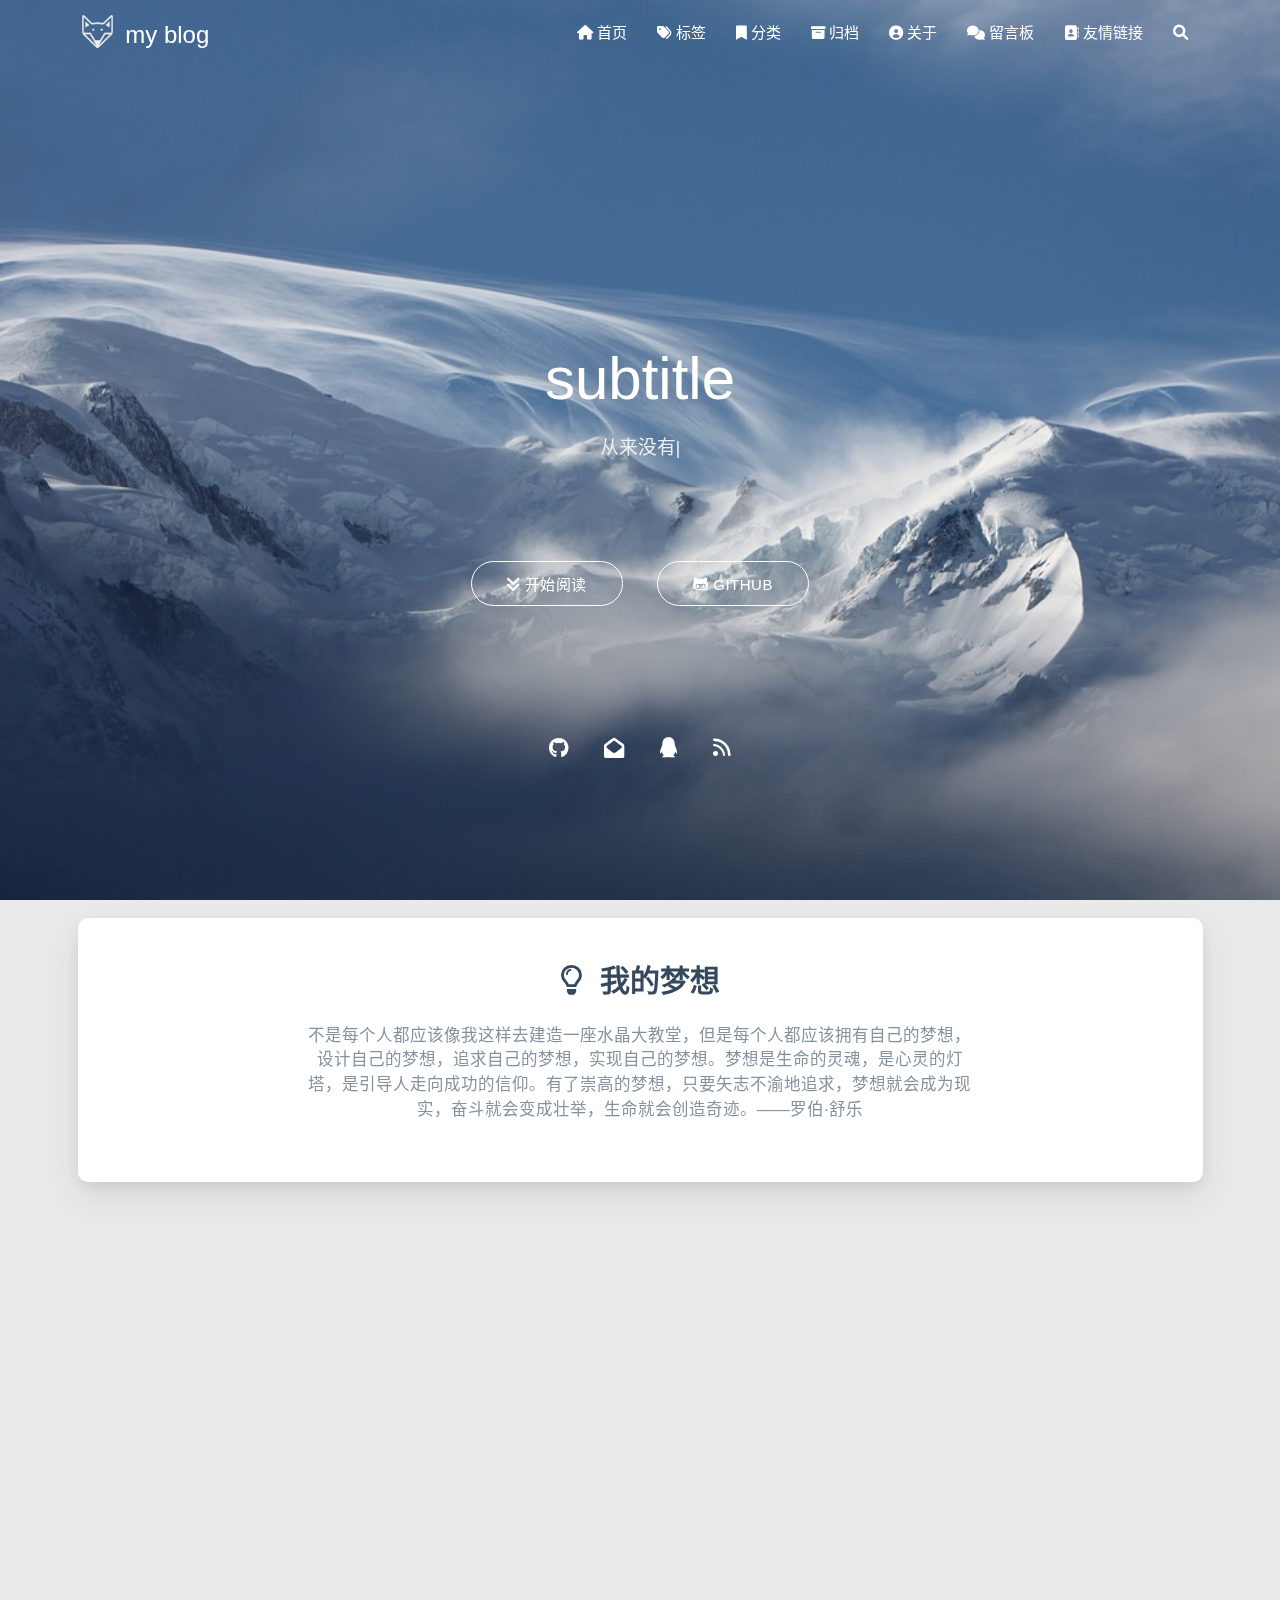
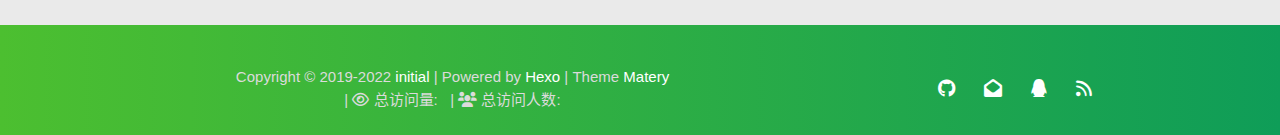
==== commit 5ce093ed: "Site updated: 2022-07-17 00:56:28" ====
--- a/index.html
+++ b/index.html
@@ -1,59 +1,914 @@
-<!DOCTYPE html><html lang="zh-CN"><head><meta charset="UTF-8"><meta http-equiv="X-UA-Compatible" content="IE=edge"><meta name="viewport" content="width=device-width, initial-scale=1"><meta name="format-detection" content="telephone=no"><meta name="apple-mobile-web-app-capable" content="yes"><meta name="apple-mobile-web-app-status-bar-style" content="black"><link rel="icon" href="/images/icons/favicon-16x16.png?v=2.7.0" type="image/png" sizes="16x16"><link rel="icon" href="/images/icons/favicon-32x32.png?v=2.7.0" type="image/png" sizes="32x32"><meta property="og:type" content="website">
-<meta property="og:title" content="my blog">
-<meta property="og:url" content="https://wxdds.github.io/index.html">
-<meta property="og:site_name" content="my blog">
-<meta property="og:locale" content="zh_CN">
-<meta property="article:author" content="initial">
-<meta name="twitter:card" content="summary"><title>my blog</title><link ref="canonical" href="https://wxdds.github.io/index.html"><link rel="dns-prefetch" href="https://cdn.jsdelivr.net"><link rel="stylesheet" href="https://cdn.jsdelivr.net/npm/@fortawesome/fontawesome-free@5.12.1/css/all.min.css" type="text/css"><link rel="stylesheet" href="/css/index.css?v=2.7.0"><script>var Stun = window.Stun || {};
-var CONFIG = {
-  root: '/',
-  algolia: undefined,
-  assistSearch: undefined,
-  fontIcon: {"prompt":{"success":"fas fa-check-circle","info":"fas fa-arrow-circle-right","warning":"fas fa-exclamation-circle","error":"fas fa-times-circle"},"copyBtn":"fas fa-copy"},
-  sidebar: {"offsetTop":"20px","tocMaxDepth":6},
-  header: {"enable":true,"showOnPost":true,"scrollDownIcon":false},
-  postWidget: {"endText":true},
-  nightMode: {"enable":true},
-  back2top: {"enable":true},
-  codeblock: {"style":"default","highlight":"light","wordWrap":false},
-  reward: false,
-  fancybox: false,
-  zoomImage: {"gapAside":"20px"},
-  galleryWaterfall: undefined,
-  lazyload: false,
-  pjax: undefined,
-  externalLink: {"icon":{"enable":true,"name":"fas fa-external-link-alt"}},
-  shortcuts: undefined,
-  prompt: {"copyButton":"复制","copySuccess":"复制成功","copyError":"复制失败"},
-  sourcePath: {"js":"js","css":"css","images":"images"},
-};
-
-window.CONFIG = CONFIG;</script><meta name="generator" content="Hexo 6.2.0"></head><body><div class="container" id="container"><header class="header" id="header"><div class="header-inner"><nav class="header-nav header-nav--fixed"><div class="header-nav-inner"><div class="header-nav-menubtn"><i class="fas fa-bars"></i></div><div class="header-nav-menu"><div class="header-nav-menu-item"><a class="header-nav-menu-item__link" href="/"><span class="header-nav-menu-item__icon"><i class="fas fa-home"></i></span><span class="header-nav-menu-item__text">首页</span></a></div><div class="header-nav-menu-item"><a class="header-nav-menu-item__link" href="/archives/"><span class="header-nav-menu-item__icon"><i class="fas fa-folder-open"></i></span><span class="header-nav-menu-item__text">归档</span></a></div></div><div class="header-nav-mode"><div class="mode"><div class="mode-track"><span class="mode-track-moon"></span><span class="mode-track-sun"></span></div><div class="mode-thumb"></div></div></div></div></nav><div class="header-banner"><div class="header-banner-info"><div class="header-banner-info__title">my blog</div><div class="header-banner-info__subtitle"></div></div></div></div></header><main class="main" id="main"><div class="main-inner"><div class="content-wrap" id="content-wrap"><div class="content content-home" id="content"><section class="postlist"><article class="postlist-item post"><header class="post-header"><h1 class="post-title"><a class="post-title__link" href="/2022/07/12/hello-world/">Hello World</a></h1><div class="post-meta"><span class="post-meta-item post-meta-item--createtime"><span class="post-meta-item__icon"><i class="far fa-calendar-plus"></i></span><span class="post-meta-item__info">发表于</span><span class="post-meta-item__value">2022-07-12</span></span><span class="post-meta-item post-meta-item--updatetime"><span class="post-meta-item__icon"><i class="far fa-calendar-check"></i></span><span class="post-meta-item__info">更新于</span><span class="post-meta-item__value">2022-07-12</span></span></div></header><div class="post-body"><div class="post-excerpt"><p>Welcome to <span class="exturl"><a class="exturl__link"   target="_blank" rel="noopener" href="https://hexo.io/" >Hexo</a><span class="exturl__icon"><i class="fas fa-external-link-alt"></i></span></span>! This is your very first post. Check <span class="exturl"><a class="exturl__link"   target="_blank" rel="noopener" href="https://hexo.io/docs/" >documentation</a><span class="exturl__icon"><i class="fas fa-external-link-alt"></i></span></span> for more info. If you get any problems when using Hexo, you can find the answer in <span class="exturl"><a class="exturl__link"   target="_blank" rel="noopener" href="https://hexo.io/docs/troubleshooting.html" >troubleshooting</a><span class="exturl__icon"><i class="fas fa-external-link-alt"></i></span></span> or you can ask me on <span class="exturl"><a class="exturl__link"   target="_blank" rel="noopener" href="https://github.com/hexojs/hexo/issues" >GitHub</a><span class="exturl__icon"><i class="fas fa-external-link-alt"></i></span></span>.</p>
-
-        <h2 id="Quick-Start"   >
-          <a href="#Quick-Start" class="heading-link"><i class="fas fa-link"></i></a><a href="#Quick-Start" class="headerlink" title="Quick Start"></a>Quick Start</h2>
-      
-        <h3 id="Create-a-new-post"   >
-          <a href="#Create-a-new-post" class="heading-link"><i class="fas fa-link"></i></a><a href="#Create-a-new-post" class="headerlink" title="Create a new post"></a>Create a new post</h3>
-      <figure class="highlight bash"><div class="table-container"><table><tr><td class="gutter"><pre><span class="line">1</span><br></pre></td><td class="code"><pre><span class="line">$ hexo new <span class="string">&quot;My New Post&quot;</span></span><br></pre></td></tr></table></div></figure>
-
-<p>More info: <span class="exturl"><a class="exturl__link"   target="_blank" rel="noopener" href="https://hexo.io/docs/writing.html" >Writing</a><span class="exturl__icon"><i class="fas fa-external-link-alt"></i></span></span></p>
-
-        <h3 id="Run-server"   >
-          <a href="#Run-server" class="heading-link"><i class="fas fa-link"></i></a><a href="#Run-server" class="headerlink" title="Run server"></a>Run server</h3>
-      <figure class="highlight bash"><div class="table-container"><table><tr><td class="gutter"><pre><span class="line">1</span><br></pre></td><td class="code"><pre><span class="line">$ hexo server</span><br></pre></td></tr></table></div></figure>
-
-<p>More info: <span class="exturl"><a class="exturl__link"   target="_blank" rel="noopener" href="https://hexo.io/docs/server.html" >Server</a><span class="exturl__icon"><i class="fas fa-external-link-alt"></i></span></span></p>
-
-        <h3 id="Generate-static-files"   >
-          <a href="#Generate-static-files" class="heading-link"><i class="fas fa-link"></i></a><a href="#Generate-static-files" class="headerlink" title="Generate static files"></a>Generate static files</h3>
-      <figure class="highlight bash"><div class="table-container"><table><tr><td class="gutter"><pre><span class="line">1</span><br></pre></td><td class="code"><pre><span class="line">$ hexo generate</span><br></pre></td></tr></table></div></figure>
-
-<p>More info: <span class="exturl"><a class="exturl__link"   target="_blank" rel="noopener" href="https://hexo.io/docs/generating.html" >Generating</a><span class="exturl__icon"><i class="fas fa-external-link-alt"></i></span></span></p>
-
-        <h3 id="Deploy-to-remote-sites"   >
-          <a href="#Deploy-to-remote-sites" class="heading-link"><i class="fas fa-link"></i></a><a href="#Deploy-to-remote-sites" class="headerlink" title="Deploy to remote sites"></a>Deploy to remote sites</h3>
-      <figure class="highlight bash"><div class="table-container"><table><tr><td class="gutter"><pre><span class="line">1</span><br></pre></td><td class="code"><pre><span class="line">$ hexo deploy</span><br></pre></td></tr></table></div></figure>
-
-<p>More info: <span class="exturl"><a class="exturl__link"   target="_blank" rel="noopener" href="https://hexo.io/docs/one-command-deployment.html" >Deployment</a><span class="exturl__icon"><i class="fas fa-external-link-alt"></i></span></span></p>
-</div></div></article></section><nav class="paginator"><div class="paginator-inner"><span class="page-number current">1</span></div></nav></div></div><div class="sidebar-wrap" id="sidebar-wrap"><aside class="sidebar" id="sidebar"><section class="sidebar-toc hide"></section><!-- ov = overview--><section class="sidebar-ov"><div class="sidebar-ov-author"><div class="sidebar-ov-author__avatar"><img class="sidebar-ov-author__avatar_img" src="/images/icons/stun-logo.svg" alt="avatar"></div><p class="sidebar-ov-author__text">initial dream</p></div><div class="sidebar-ov-state"><a class="sidebar-ov-state-item sidebar-ov-state-item--posts" href="/archives/"><div class="sidebar-ov-state-item__count">1</div><div class="sidebar-ov-state-item__name">归档</div></a></div><div class="sidebar-ov-cc"><a href="https://creativecommons.org/licenses/by-nc-sa/4.0/deed.en" target="_blank" rel="noopener" data-popover="知识共享许可协议" data-popover-pos="up"><img src="/images/cc-by-nc-sa.svg"></a></div></section></aside></div><div class="clearfix"></div></div></main><footer class="footer" id="footer"><div class="footer-inner"><div><span>Copyright © 2022</span><span class="footer__icon"><i class="fas fa-heart"></i></span><span>initial</span></div><div><span>由 <a href="http://hexo.io/" title="Hexo" target="_blank" rel="noopener">Hexo</a> 强力驱动</span><span> v6.2.0</span><span class="footer__devider">|</span><span>主题 - <a href="https://github.com/liuyib/hexo-theme-stun/" title="Stun" target="_blank" rel="noopener">Stun</a></span><span> v2.7.0</span></div></div></footer><div class="loading-bar" id="loading-bar"><div class="loading-bar__progress"></div></div><div class="back2top" id="back2top"><span class="back2top__icon"><i class="fas fa-rocket"></i></span></div></div><script src="https://cdn.jsdelivr.net/npm/jquery@v3.4.1/dist/jquery.min.js"></script><script src="https://cdn.jsdelivr.net/npm/velocity-animate@1.5.2/velocity.min.js"></script><script src="https://cdn.jsdelivr.net/npm/velocity-animate@1.5.2/velocity.ui.min.js"></script><script src="/js/utils.js?v=2.7.0"></script><script src="/js/stun-boot.js?v=2.7.0"></script><script src="/js/scroll.js?v=2.7.0"></script><script src="/js/header.js?v=2.7.0"></script><script src="/js/sidebar.js?v=2.7.0"></script></body></html>+<!DOCTYPE HTML>
+<html lang="zh-CN">
+
+
+<head>
+    <meta charset="utf-8">
+    <meta name="keywords" content="my blog">
+    <meta name="description" content="my blog">
+    <meta http-equiv="X-UA-Compatible" content="IE=edge">
+    <meta name="viewport" content="width=device-width, initial-scale=1.0, user-scalable=no">
+    <meta name="renderer" content="webkit|ie-stand|ie-comp">
+    <meta name="mobile-web-app-capable" content="yes">
+    <meta name="format-detection" content="telephone=no">
+    <meta name="apple-mobile-web-app-capable" content="yes">
+    <meta name="apple-mobile-web-app-status-bar-style" content="black-translucent">
+    <meta name="referrer" content="no-referrer-when-downgrade">
+    <!-- Global site tag (gtag.js) - Google Analytics -->
+
+
+    
+
+    <title>my blog</title>
+    <link rel="icon" type="image/png" href="/favicon.png">
+
+    <link rel="stylesheet" type="text/css" href="/libs/awesome/css/all.min.css">
+    <link rel="stylesheet" type="text/css" href="/libs/materialize/materialize.min.css">
+    <link rel="stylesheet" type="text/css" href="/libs/aos/aos.css">
+    <link rel="stylesheet" type="text/css" href="/libs/animate/animate.min.css">
+    <link rel="stylesheet" type="text/css" href="/libs/lightGallery/css/lightgallery.min.css">
+    <link rel="stylesheet" type="text/css" href="/css/matery.css">
+    <link rel="stylesheet" type="text/css" href="/css/my.css">
+
+    <script src="/libs/jquery/jquery-3.6.0.min.js"></script>
+
+<meta name="generator" content="Hexo 6.2.0"></head>
+
+
+<body>
+    <header class="navbar-fixed">
+    <nav id="headNav" class="bg-color nav-transparent">
+        <div id="navContainer" class="nav-wrapper container">
+            <div class="brand-logo">
+                <a href="/" class="waves-effect waves-light">
+                    
+                    <img src="/medias/logo.png" class="logo-img" alt="LOGO">
+                    
+                    <span class="logo-span">my blog</span>
+                </a>
+            </div>
+            
+
+<a href="#" data-target="mobile-nav" class="sidenav-trigger button-collapse"><i class="fas fa-bars"></i></a>
+<ul class="right nav-menu">
+  
+  <li class="hide-on-med-and-down nav-item">
+    
+    <a href="/" class="waves-effect waves-light">
+      
+      <i class="fas fa-home" style="zoom: 0.6;"></i>
+      
+      <span>首页</span>
+    </a>
+    
+  </li>
+  
+  <li class="hide-on-med-and-down nav-item">
+    
+    <a href="/tags" class="waves-effect waves-light">
+      
+      <i class="fas fa-tags" style="zoom: 0.6;"></i>
+      
+      <span>标签</span>
+    </a>
+    
+  </li>
+  
+  <li class="hide-on-med-and-down nav-item">
+    
+    <a href="/categories" class="waves-effect waves-light">
+      
+      <i class="fas fa-bookmark" style="zoom: 0.6;"></i>
+      
+      <span>分类</span>
+    </a>
+    
+  </li>
+  
+  <li class="hide-on-med-and-down nav-item">
+    
+    <a href="/archives" class="waves-effect waves-light">
+      
+      <i class="fas fa-archive" style="zoom: 0.6;"></i>
+      
+      <span>归档</span>
+    </a>
+    
+  </li>
+  
+  <li class="hide-on-med-and-down nav-item">
+    
+    <a href="/about" class="waves-effect waves-light">
+      
+      <i class="fas fa-user-circle" style="zoom: 0.6;"></i>
+      
+      <span>关于</span>
+    </a>
+    
+  </li>
+  
+  <li class="hide-on-med-and-down nav-item">
+    
+    <a href="/contact" class="waves-effect waves-light">
+      
+      <i class="fas fa-comments" style="zoom: 0.6;"></i>
+      
+      <span>留言板</span>
+    </a>
+    
+  </li>
+  
+  <li class="hide-on-med-and-down nav-item">
+    
+    <a href="/friends" class="waves-effect waves-light">
+      
+      <i class="fas fa-address-book" style="zoom: 0.6;"></i>
+      
+      <span>友情链接</span>
+    </a>
+    
+  </li>
+  
+  <li>
+    <a href="#searchModal" class="modal-trigger waves-effect waves-light">
+      <i id="searchIcon" class="fas fa-search" title="搜索" style="zoom: 0.85;"></i>
+    </a>
+  </li>
+</ul>
+
+
+<div id="mobile-nav" class="side-nav sidenav">
+
+    <div class="mobile-head bg-color">
+        
+        <img src="/medias/logo.png" class="logo-img circle responsive-img">
+        
+        <div class="logo-name">my blog</div>
+        <div class="logo-desc">
+            
+            Never really desperate, only the lost of the soul.
+            
+        </div>
+    </div>
+
+    <ul class="menu-list mobile-menu-list">
+        
+        <li class="m-nav-item">
+	  
+		<a href="/" class="waves-effect waves-light">
+			
+			    <i class="fa-fw fas fa-home"></i>
+			
+			首页
+		</a>
+          
+        </li>
+        
+        <li class="m-nav-item">
+	  
+		<a href="/tags" class="waves-effect waves-light">
+			
+			    <i class="fa-fw fas fa-tags"></i>
+			
+			标签
+		</a>
+          
+        </li>
+        
+        <li class="m-nav-item">
+	  
+		<a href="/categories" class="waves-effect waves-light">
+			
+			    <i class="fa-fw fas fa-bookmark"></i>
+			
+			分类
+		</a>
+          
+        </li>
+        
+        <li class="m-nav-item">
+	  
+		<a href="/archives" class="waves-effect waves-light">
+			
+			    <i class="fa-fw fas fa-archive"></i>
+			
+			归档
+		</a>
+          
+        </li>
+        
+        <li class="m-nav-item">
+	  
+		<a href="/about" class="waves-effect waves-light">
+			
+			    <i class="fa-fw fas fa-user-circle"></i>
+			
+			关于
+		</a>
+          
+        </li>
+        
+        <li class="m-nav-item">
+	  
+		<a href="/contact" class="waves-effect waves-light">
+			
+			    <i class="fa-fw fas fa-comments"></i>
+			
+			留言板
+		</a>
+          
+        </li>
+        
+        <li class="m-nav-item">
+	  
+		<a href="/friends" class="waves-effect waves-light">
+			
+			    <i class="fa-fw fas fa-address-book"></i>
+			
+			友情链接
+		</a>
+          
+        </li>
+        
+        
+        <li><div class="divider"></div></li>
+        <li>
+            <a href="https://github.com/blinkfox/hexo-theme-matery" class="waves-effect waves-light" target="_blank">
+                <i class="fab fa-github-square fa-fw"></i>Fork Me
+            </a>
+        </li>
+        
+    </ul>
+</div>
+
+
+        </div>
+
+        
+            <style>
+    .nav-transparent .github-corner {
+        display: none !important;
+    }
+
+    .github-corner {
+        position: absolute;
+        z-index: 10;
+        top: 0;
+        right: 0;
+        border: 0;
+        transform: scale(1.1);
+    }
+
+    .github-corner svg {
+        color: #0f9d58;
+        fill: #fff;
+        height: 64px;
+        width: 64px;
+    }
+
+    .github-corner:hover .octo-arm {
+        animation: a 0.56s ease-in-out;
+    }
+
+    .github-corner .octo-arm {
+        animation: none;
+    }
+
+    @keyframes a {
+        0%,
+        to {
+            transform: rotate(0);
+        }
+        20%,
+        60% {
+            transform: rotate(-25deg);
+        }
+        40%,
+        80% {
+            transform: rotate(10deg);
+        }
+    }
+</style>
+
+<a href="https://github.com/blinkfox/hexo-theme-matery" class="github-corner tooltipped hide-on-med-and-down" target="_blank"
+   data-tooltip="Fork Me" data-position="left" data-delay="50">
+    <svg viewBox="0 0 250 250" aria-hidden="true">
+        <path d="M0,0 L115,115 L130,115 L142,142 L250,250 L250,0 Z"></path>
+        <path d="M128.3,109.0 C113.8,99.7 119.0,89.6 119.0,89.6 C122.0,82.7 120.5,78.6 120.5,78.6 C119.2,72.0 123.4,76.3 123.4,76.3 C127.3,80.9 125.5,87.3 125.5,87.3 C122.9,97.6 130.6,101.9 134.4,103.2"
+              fill="currentColor" style="transform-origin: 130px 106px;" class="octo-arm"></path>
+        <path d="M115.0,115.0 C114.9,115.1 118.7,116.5 119.8,115.4 L133.7,101.6 C136.9,99.2 139.9,98.4 142.2,98.6 C133.8,88.0 127.5,74.4 143.8,58.0 C148.5,53.4 154.0,51.2 159.7,51.0 C160.3,49.4 163.2,43.6 171.4,40.1 C171.4,40.1 176.1,42.5 178.8,56.2 C183.1,58.6 187.2,61.8 190.9,65.4 C194.5,69.0 197.7,73.2 200.1,77.6 C213.8,80.2 216.3,84.9 216.3,84.9 C212.7,93.1 206.9,96.0 205.4,96.6 C205.1,102.4 203.0,107.8 198.3,112.5 C181.9,128.9 168.3,122.5 157.7,114.1 C157.9,116.9 156.7,120.9 152.7,124.9 L141.0,136.5 C139.8,137.7 141.6,141.9 141.8,141.8 Z"
+              fill="currentColor" class="octo-body"></path>
+    </svg>
+</a>
+        
+    </nav>
+
+</header>
+
+    
+<style>
+    .carousel-control {
+        width: 45px;
+        height: 45px;
+        line-height: 55px;
+        border-radius: 45px;
+        background: transparent;
+        cursor: pointer;
+        z-index: 100;
+    }
+
+    #prev-cover {
+        position: absolute;
+        top: 48%;
+        left: 8px;
+    }
+
+    #next-cover {
+        position: absolute;
+        top: 48%;
+        right: 8px;;
+    }
+
+    #prev-cover i {
+        margin-right: 3px;
+    }
+
+    #next-cover i {
+        margin-left: 3px;
+    }
+
+    .carousel-control:hover {
+        background-color: rgba(0, 0, 0, .4);
+    }
+
+    .carousel-control i {
+        color: #fff;
+        font-size: 2.4rem;
+    }
+</style>
+
+
+
+<div class="carousel carousel-slider center index-cover" data-indicators="true" style="margin-top: -64px;">
+    
+
+    <div class="carousel-item  white-text bg-cover about-cover">
+        <div class="container">
+            <div class="row">
+    <div class="col s10 offset-s1 m8 offset-m2 l8 offset-l2">
+        <div class="brand">
+            <div class="title center-align">
+                
+                    subtitle
+                
+            </div>
+
+            <div class="description center-align">
+                
+                <span id="subtitle"></span>
+                <script src="/libs/typed/typed.js"></script>
+                <script>
+                    var typed = new Typed("#subtitle", {
+                        strings: [ 
+                            
+                                "从来没有真正的绝境, 只有心灵的迷途",
+                            
+                                "Never really desperate, only the lost of the soul",
+                            
+                        ],
+                        startDelay: 300,
+                        typeSpeed: 100,
+                        loop: true,
+                        backSpeed: 50,
+                        showCursor: true
+                    });
+                </script>
+                
+            </div>
+        </div>
+    </div>
+</div>
+
+
+<script>
+    // 每天切换 banner 图.  Switch banner image every day.
+    var bannerUrl = "/medias/banner/" + new Date().getDay() + '.jpg';
+    $('.bg-cover').css('background-image', 'url(' + bannerUrl + ')');
+</script>
+
+
+
+            <div class="cover-btns">
+                <a href="#indexCard" class="waves-effect waves-light btn">
+                    <i class="fa fa-angle-double-down"></i>开始阅读
+                </a>
+
+                
+                    <a href="https://github.com/blinkfox/hexo-theme-matery" class="waves-effect waves-light btn" target="_blank">
+                        <i class="fab fa-github-alt"></i>Github
+                    </a>
+                
+            </div>
+            <div class="cover-social-link">
+    <a href="https://github.com/blinkfox" class="tooltipped" target="_blank" data-tooltip="访问我的GitHub" data-position="top" data-delay="50">
+        <i class="fab fa-github"></i>
+    </a>
+
+
+
+    <a href="mailto:1181062873@qq.com" class="tooltipped" target="_blank" data-tooltip="邮件联系我" data-position="top" data-delay="50">
+        <i class="fas fa-envelope-open"></i>
+    </a>
+
+
+
+
+
+
+
+    <a href="tencent://AddContact/?fromId=50&fromSubId=1&subcmd=all&uin=1181062873" class="tooltipped" target="_blank" data-tooltip="QQ联系我: 1181062873" data-position="top" data-delay="50">
+        <i class="fab fa-qq"></i>
+    </a>
+
+
+
+
+
+
+
+    <a href="/atom.xml" class="tooltipped" target="_blank" data-tooltip="RSS 订阅" data-position="top" data-delay="50">
+        <i class="fas fa-rss"></i>
+    </a>
+
+</div>
+        </div>
+    </div>
+
+    
+</div>
+
+<script>
+    $(function () {
+        let coverSlider = $('.carousel');
+
+        //用户触摸轮播自动 restartPlay 是否生效
+        let initUserPressedOrDraggedActive = false
+
+        //用户触摸轮播自动 restartPlay
+        function initUserPressedOrDragged(instance) {
+            setInterval(() => {
+                if (instance.pressed || instance.dragged) {
+                    // console.log('initUserPressedOrDragged: ',instance.pressed,instance.dragged)
+                    restartPlay()
+                }
+            }, 1000)
+        }
+
+        coverSlider.carousel({
+            duration: Number('120'),
+            fullWidth: true,
+            indicators: 'true' === 'true',
+            onCycleTo() {
+                if (!initUserPressedOrDraggedActive) {
+                    // console.log('initUserPressedOrDraggedActive')
+                    initUserPressedOrDragged(this)
+                    initUserPressedOrDraggedActive = true
+                }
+            },
+        })
+
+        let carouselIntervalId;
+        
+        // Loop to call the next cover article picture.
+        let autoCarousel = function () {
+            carouselIntervalId = setInterval(function () {
+                coverSlider.carousel('next');
+            }, 5000);
+        };
+        autoCarousel();
+        
+
+        function restartPlay() {
+            
+            clearInterval(carouselIntervalId);
+            autoCarousel();
+            
+        };
+
+        
+        // prev and next cover post.
+        $('#prev-cover').click(function () {
+            coverSlider.carousel('prev');
+            restartPlay();
+        });
+        $('#next-cover').click(function () {
+            coverSlider.carousel('next');
+            restartPlay();
+        });
+        
+    });
+</script>
+
+
+
+<main class="content">
+
+    
+    <div id="indexCard" class="index-card">
+        <div class="container ">
+            <div class="card">
+                <div class="card-content">
+                    
+                        <div class="dream">
+    
+    <div class="title center-align">
+        <i class="far fa-lightbulb"></i>&nbsp;&nbsp;我的梦想
+    </div>
+    
+    <div class="row">
+        <div class="col l8 offset-l2 m10 offset-m1 s10 offset-s1 center-align text">
+            不是每个人都应该像我这样去建造一座水晶大教堂，但是每个人都应该拥有自己的梦想，设计自己的梦想，追求自己的梦想，实现自己的梦想。梦想是生命的灵魂，是心灵的灯塔，是引导人走向成功的信仰。有了崇高的梦想，只要矢志不渝地追求，梦想就会成为现实，奋斗就会变成壮举，生命就会创造奇迹。——罗伯·舒乐
+        </div>
+    </div>
+</div>
+
+                    
+
+                    
+
+                    
+
+                    
+                    <div id="recommend-sections" class="recommend">
+                        
+
+
+
+                    </div>
+                    
+                </div>
+            </div>
+        </div>
+    </div>
+    
+
+    
+
+    <!-- 所有文章卡片 -->
+    <article id="articles" class="container articles">
+        <div class="row article-row">
+            
+             <!-- 隐藏某个文章 -->
+            <div class="article col s12 m6 l4" data-aos="zoom-in">
+                <div class="card">
+                    <a href="/2022/07/12/hello-world/">
+                        <div class="card-image">
+                            
+                            
+                            <img src="/medias/featureimages/12.jpg" class="responsive-img" alt="Hello World">
+                            
+                            <span class="card-title">Hello World</span>
+                        </div>
+                    </a>
+
+                    <div class="card-content article-content">
+                        <div class="summary block-with-text">
+                            
+                                Welcome to Hexo! This is your very first post. Check documentation for more info. If you get any problems when using Hex
+                            
+                        </div>
+                        <div class="publish-info">
+                            <span class="publish-date">
+                                <i class="far fa-clock fa-fw icon-date"></i>2022-07-12
+                            </span>
+                            <span class="publish-author">
+                                
+                                <i class="fas fa-user fa-fw"></i>
+                                initial
+                                
+                            </span>
+                        </div>
+                    </div>
+
+                    
+                </div>
+            </div>
+              <!-- 隐藏某个文章 -->
+            
+        </div>
+    </article>
+
+</main>
+
+
+
+
+    <footer class="page-footer bg-color">
+    
+        <link rel="stylesheet" href="/libs/aplayer/APlayer.min.css">
+<style>
+    .aplayer .aplayer-lrc p {
+        
+        display: none;
+        
+        font-size: 12px;
+        font-weight: 700;
+        line-height: 16px !important;
+    }
+
+    .aplayer .aplayer-lrc p.aplayer-lrc-current {
+        
+        display: none;
+        
+        font-size: 15px;
+        color: #42b983;
+    }
+
+    
+    .aplayer.aplayer-fixed.aplayer-narrow .aplayer-body {
+        left: -66px !important;
+    }
+
+    .aplayer.aplayer-fixed.aplayer-narrow .aplayer-body:hover {
+        left: 0px !important;
+    }
+
+    
+</style>
+<div class="">
+    
+    <div class="row">
+        <meting-js class="col l8 offset-l2 m10 offset-m1 s12"
+                   server="netease"
+                   type="playlist"
+                   id="503838841"
+                   fixed='true'
+                   autoplay='false'
+                   theme='#42b983'
+                   loop='all'
+                   order='random'
+                   preload='auto'
+                   volume='0.7'
+                   list-folded='true'
+        >
+        </meting-js>
+    </div>
+</div>
+
+<script src="/libs/aplayer/APlayer.min.js"></script>
+<script src="/libs/aplayer/Meting.min.js"></script>
+
+    
+
+    <div class="container row center-align"
+         style="margin-bottom: 0px !important;">
+        <div class="col s12 m8 l8 copy-right">
+            Copyright&nbsp;&copy;
+            
+                <span id="year">2019-2022</span>
+            
+            <a href="/about" target="_blank">initial</a>
+            |&nbsp;Powered by&nbsp;<a href="https://hexo.io/" target="_blank">Hexo</a>
+            |&nbsp;Theme&nbsp;<a href="https://github.com/blinkfox/hexo-theme-matery" target="_blank">Matery</a>
+            <br>
+            
+            
+            
+                
+            
+            
+                <span id="busuanzi_container_site_pv">
+                &nbsp;|&nbsp;<i class="far fa-eye"></i>&nbsp;总访问量:&nbsp;
+                    <span id="busuanzi_value_site_pv" class="white-color"></span>
+            </span>
+            
+            
+                <span id="busuanzi_container_site_uv">
+                &nbsp;|&nbsp;<i class="fas fa-users"></i>&nbsp;总访问人数:&nbsp;
+                    <span id="busuanzi_value_site_uv" class="white-color"></span>
+            </span>
+            
+            <br>
+
+            <!-- 运行天数提醒. -->
+            
+            <br>
+            
+        </div>
+        <div class="col s12 m4 l4 social-link social-statis">
+    <a href="https://github.com/blinkfox" class="tooltipped" target="_blank" data-tooltip="访问我的GitHub" data-position="top" data-delay="50">
+        <i class="fab fa-github"></i>
+    </a>
+
+
+
+    <a href="mailto:1181062873@qq.com" class="tooltipped" target="_blank" data-tooltip="邮件联系我" data-position="top" data-delay="50">
+        <i class="fas fa-envelope-open"></i>
+    </a>
+
+
+
+
+
+
+
+    <a href="tencent://AddContact/?fromId=50&fromSubId=1&subcmd=all&uin=1181062873" class="tooltipped" target="_blank" data-tooltip="QQ联系我: 1181062873" data-position="top" data-delay="50">
+        <i class="fab fa-qq"></i>
+    </a>
+
+
+
+
+
+
+
+    <a href="/atom.xml" class="tooltipped" target="_blank" data-tooltip="RSS 订阅" data-position="top" data-delay="50">
+        <i class="fas fa-rss"></i>
+    </a>
+
+</div>
+    </div>
+</footer>
+
+<div class="progress-bar"></div>
+
+
+    <!-- 搜索遮罩框 -->
+<div id="searchModal" class="modal">
+    <div class="modal-content">
+        <div class="search-header">
+            <span class="title"><i class="fas fa-search"></i>&nbsp;&nbsp;搜索</span>
+            <input type="search" id="searchInput" name="s" placeholder="请输入搜索的关键字"
+                   class="search-input">
+        </div>
+        <div id="searchResult"></div>
+    </div>
+</div>
+
+<script type="text/javascript">
+$(function () {
+    var searchFunc = function (path, search_id, content_id) {
+        'use strict';
+        $.ajax({
+            url: path,
+            dataType: "xml",
+            success: function (xmlResponse) {
+                // get the contents from search data
+                var datas = $("entry", xmlResponse).map(function () {
+                    return {
+                        title: $("title", this).text(),
+                        content: $("content", this).text(),
+                        url: $("url", this).text()
+                    };
+                }).get();
+                var $input = document.getElementById(search_id);
+                var $resultContent = document.getElementById(content_id);
+                $input.addEventListener('input', function () {
+                    var str = '<ul class=\"search-result-list\">';
+                    var keywords = this.value.trim().toLowerCase().split(/[\s\-]+/);
+                    $resultContent.innerHTML = "";
+                    if (this.value.trim().length <= 0) {
+                        return;
+                    }
+                    // perform local searching
+                    datas.forEach(function (data) {
+                        var isMatch = true;
+                        var data_title = data.title.trim().toLowerCase();
+                        var data_content = data.content.trim().replace(/<[^>]+>/g, "").toLowerCase();
+                        var data_url = data.url;
+                        data_url = data_url.indexOf('/') === 0 ? data.url : '/' + data_url;
+                        var index_title = -1;
+                        var index_content = -1;
+                        var first_occur = -1;
+                        // only match artiles with not empty titles and contents
+                        if (data_title !== '' && data_content !== '') {
+                            keywords.forEach(function (keyword, i) {
+                                index_title = data_title.indexOf(keyword);
+                                index_content = data_content.indexOf(keyword);
+                                if (index_title < 0 && index_content < 0) {
+                                    isMatch = false;
+                                } else {
+                                    if (index_content < 0) {
+                                        index_content = 0;
+                                    }
+                                    if (i === 0) {
+                                        first_occur = index_content;
+                                    }
+                                }
+                            });
+                        }
+                        // show search results
+                        if (isMatch) {
+                            str += "<li><a href='" + data_url + "' class='search-result-title'>" + data_title + "</a>";
+                            var content = data.content.trim().replace(/<[^>]+>/g, "");
+                            if (first_occur >= 0) {
+                                // cut out 100 characters
+                                var start = first_occur - 20;
+                                var end = first_occur + 80;
+                                if (start < 0) {
+                                    start = 0;
+                                }
+                                if (start === 0) {
+                                    end = 100;
+                                }
+                                if (end > content.length) {
+                                    end = content.length;
+                                }
+                                var match_content = content.substr(start, end);
+                                // highlight all keywords
+                                keywords.forEach(function (keyword) {
+                                    var regS = new RegExp(keyword, "gi");
+                                    match_content = match_content.replace(regS, "<em class=\"search-keyword\">" + keyword + "</em>");
+                                });
+
+                                str += "<p class=\"search-result\">" + match_content + "...</p>"
+                            }
+                            str += "</li>";
+                        }
+                    });
+                    str += "</ul>";
+                    $resultContent.innerHTML = str;
+                });
+            }
+        });
+    };
+
+    searchFunc('/search.xml', 'searchInput', 'searchResult');
+});
+</script>
+
+    <!-- 回到顶部按钮 -->
+<div id="backTop" class="top-scroll">
+    <a class="btn-floating btn-large waves-effect waves-light" href="#!">
+        <i class="fas fa-arrow-up"></i>
+    </a>
+</div>
+
+
+    <script src="/libs/materialize/materialize.min.js"></script>
+    <script src="/libs/masonry/masonry.pkgd.min.js"></script>
+    <script src="/libs/aos/aos.js"></script>
+    <script src="/libs/scrollprogress/scrollProgress.min.js"></script>
+    <script src="/libs/lightGallery/js/lightgallery-all.min.js"></script>
+    <script src="/js/matery.js"></script>
+
+    
+
+    
+
+    <!-- 雪花特效 -->
+    
+
+    <!-- 鼠标星星特效 -->
+    
+
+     
+        <script src="https://ssl.captcha.qq.com/TCaptcha.js"></script>
+        <script src="/libs/others/TencentCaptcha.js"></script>
+        <button id="TencentCaptcha" data-appid="xxxxxxxxxx" data-cbfn="callback" type="button" hidden></button>
+    
+
+    <!-- Baidu Analytics -->
+
+    <!-- Baidu Push -->
+
+<script>
+    (function () {
+        var bp = document.createElement('script');
+        var curProtocol = window.location.protocol.split(':')[0];
+        if (curProtocol === 'https') {
+            bp.src = 'https://zz.bdstatic.com/linksubmit/push.js';
+        } else {
+            bp.src = 'http://push.zhanzhang.baidu.com/push.js';
+        }
+        var s = document.getElementsByTagName("script")[0];
+        s.parentNode.insertBefore(bp, s);
+    })();
+</script>
+
+    
+    <script src="/libs/others/clicklove.js" async="async"></script>
+    
+    
+    <script async src="/libs/others/busuanzi.pure.mini.js"></script>
+    
+
+    
+
+    
+
+    <!--腾讯兔小巢-->
+    
+    
+
+    
+
+    
+
+    
+    <script src="/libs/instantpage/instantpage.js" type="module"></script>
+    
+
+</body>
+
+</html>
--- a/libs/awesome/css/all.min.css
+++ b/libs/awesome/css/all.min.css
@@ -0,0 +1,6 @@
+/*!
+ * Font Awesome Free 6.0.0 by @fontawesome - https://fontawesome.com
+ * License - https://fontawesome.com/license/free (Icons: CC BY 4.0, Fonts: SIL OFL 1.1, Code: MIT License)
+ * Copyright 2022 Fonticons, Inc.
+ */
+.fa{font-family:var(--fa-style-family,"Font Awesome 6 Free");font-weight:var(--fa-style,900)}.fa,.fa-brands,.fa-duotone,.fa-light,.fa-regular,.fa-solid,.fa-thin,.fab,.fad,.fal,.far,.fas,.fat{-moz-osx-font-smoothing:grayscale;-webkit-font-smoothing:antialiased;display:var(--fa-display,inline-block);font-style:normal;font-variant:normal;line-height:1;text-rendering:auto}.fa-1x{font-size:1em}.fa-2x{font-size:2em}.fa-3x{font-size:3em}.fa-4x{font-size:4em}.fa-5x{font-size:5em}.fa-6x{font-size:6em}.fa-7x{font-size:7em}.fa-8x{font-size:8em}.fa-9x{font-size:9em}.fa-10x{font-size:10em}.fa-2xs{font-size:.625em;line-height:.1em;vertical-align:.225em}.fa-xs{font-size:.75em;line-height:.08333em;vertical-align:.125em}.fa-sm{font-size:.875em;line-height:.07143em;vertical-align:.05357em}.fa-lg{font-size:1.25em;line-height:.05em;vertical-align:-.075em}.fa-xl{font-size:1.5em;line-height:.04167em;vertical-align:-.125em}.fa-2xl{font-size:2em;line-height:.03125em;vertical-align:-.1875em}.fa-fw{text-align:center;width:1.25em}.fa-ul{list-style-type:none;margin-left:var(--fa-li-margin,2.5em);padding-left:0}.fa-ul>li{position:relative}.fa-li{left:calc(var(--fa-li-width, 2em)*-1);position:absolute;text-align:center;width:var(--fa-li-width,2em);line-height:inherit}.fa-border{border-radius:var(--fa-border-radius,.1em);border:var(--fa-border-width,.08em) var(--fa-border-style,solid) var(--fa-border-color,#eee);padding:var(--fa-border-padding,.2em .25em .15em)}.fa-pull-left{float:left;margin-right:var(--fa-pull-margin,.3em)}.fa-pull-right{float:right;margin-left:var(--fa-pull-margin,.3em)}.fa-beat{-webkit-animation-name:fa-beat;animation-name:fa-beat;-webkit-animation-delay:var(--fa-animation-delay,0);animation-delay:var(--fa-animation-delay,0);-webkit-animation-direction:var(--fa-animation-direction,normal);animation-direction:var(--fa-animation-direction,normal);-webkit-animation-duration:var(--fa-animation-duration,1s);animation-duration:var(--fa-animation-duration,1s);-webkit-animation-iteration-count:var(--fa-animation-iteration-count,infinite);animation-iteration-count:var(--fa-animation-iteration-count,infinite);-webkit-animation-timing-function:var(--fa-animation-timing,ease-in-out);animation-timing-function:var(--fa-animation-timing,ease-in-out)}.fa-bounce{-webkit-animation-name:fa-bounce;animation-name:fa-bounce;-webkit-animation-delay:var(--fa-animation-delay,0);animation-delay:var(--fa-animation-delay,0);-webkit-animation-direction:var(--fa-animation-direction,normal);animation-direction:var(--fa-animation-direction,normal);-webkit-animation-duration:var(--fa-animation-duration,1s);animation-duration:var(--fa-animation-duration,1s);-webkit-animation-iteration-count:var(--fa-animation-iteration-count,infinite);animation-iteration-count:var(--fa-animation-iteration-count,infinite);-webkit-animation-timing-function:var(--fa-animation-timing,cubic-bezier(.28,.84,.42,1));animation-timing-function:var(--fa-animation-timing,cubic-bezier(.28,.84,.42,1))}.fa-fade{-webkit-animation-name:fa-fade;animation-name:fa-fade;-webkit-animation-iteration-count:var(--fa-animation-iteration-count,infinite);animation-iteration-count:var(--fa-animation-iteration-count,infinite);-webkit-animation-timing-function:var(--fa-animation-timing,cubic-bezier(.4,0,.6,1));animation-timing-function:var(--fa-animation-timing,cubic-bezier(.4,0,.6,1))}.fa-beat-fade,.fa-fade{-webkit-animation-delay:var(--fa-animation-delay,0);animation-delay:var(--fa-animation-delay,0);-webkit-animation-direction:var(--fa-animation-direction,normal);animation-direction:var(--fa-animation-direction,normal);-webkit-animation-duration:var(--fa-animation-duration,1s);animation-duration:var(--fa-animation-duration,1s)}.fa-beat-fade{-webkit-animation-name:fa-beat-fade;animation-name:fa-beat-fade;-webkit-animation-iteration-count:var(--fa-animation-iteration-count,infinite);animation-iteration-count:var(--fa-animation-iteration-count,infinite);-webkit-animation-timing-function:var(--fa-animation-timing,cubic-bezier(.4,0,.6,1));animation-timing-function:var(--fa-animation-timing,cubic-bezier(.4,0,.6,1))}.fa-flip{-webkit-animation-name:fa-flip;animation-name:fa-flip;-webkit-animation-delay:var(--fa-animation-delay,0);animation-delay:var(--fa-animation-delay,0);-webkit-animation-direction:var(--fa-animation-direction,normal);animation-direction:var(--fa-animation-direction,normal);-webkit-animation-duration:var(--fa-animation-duration,1s);animation-duration:var(--fa-animation-duration,1s);-webkit-animation-iteration-count:var(--fa-animation-iteration-count,infinite);animation-iteration-count:var(--fa-animation-iteration-count,infinite);-webkit-animation-timing-function:var(--fa-animation-timing,ease-in-out);animation-timing-function:var(--fa-animation-timing,ease-in-out)}.fa-shake{-webkit-animation-name:fa-shake;animation-name:fa-shake;-webkit-animation-duration:var(--fa-animation-duration,1s);animation-duration:var(--fa-animation-duration,1s);-webkit-animation-iteration-count:var(--fa-animation-iteration-count,infinite);animation-iteration-count:var(--fa-animation-iteration-count,infinite);-webkit-animation-timing-function:var(--fa-animation-timing,linear);animation-timing-function:var(--fa-animation-timing,linear)}.fa-shake,.fa-spin{-webkit-animation-delay:var(--fa-animation-delay,0);animation-delay:var(--fa-animation-delay,0);-webkit-animation-direction:var(--fa-animation-direction,normal);animation-direction:var(--fa-animation-direction,normal)}.fa-spin{-webkit-animation-name:fa-spin;animation-name:fa-spin;-webkit-animation-duration:var(--fa-animation-duration,2s);animation-duration:var(--fa-animation-duration,2s);-webkit-animation-iteration-count:var(--fa-animation-iteration-count,infinite);animation-iteration-count:var(--fa-animation-iteration-count,infinite);-webkit-animation-timing-function:var(--fa-animation-timing,linear);animation-timing-function:var(--fa-animation-timing,linear)}.fa-spin-reverse{--fa-animation-direction:reverse}.fa-pulse,.fa-spin-pulse{-webkit-animation-name:fa-spin;animation-name:fa-spin;-webkit-animation-direction:var(--fa-animation-direction,normal);animation-direction:var(--fa-animation-direction,normal);-webkit-animation-duration:var(--fa-animation-duration,1s);animation-duration:var(--fa-animation-duration,1s);-webkit-animation-iteration-count:var(--fa-animation-iteration-count,infinite);animation-iteration-count:var(--fa-animation-iteration-count,infinite);-webkit-animation-timing-function:var(--fa-animation-timing,steps(8));animation-timing-function:var(--fa-animation-timing,steps(8))}@media (prefers-reduced-motion:reduce){.fa-beat,.fa-beat-fade,.fa-bounce,.fa-fade,.fa-flip,.fa-pulse,.fa-shake,.fa-spin,.fa-spin-pulse{-webkit-animation-delay:-1ms;animation-delay:-1ms;-webkit-animation-duration:1ms;animation-duration:1ms;-webkit-animation-iteration-count:1;animation-iteration-count:1;transition-delay:0s;transition-duration:0s}}@-webkit-keyframes fa-beat{0%,90%{-webkit-transform:scale(1);transform:scale(1)}45%{-webkit-transform:scale(var(--fa-beat-scale,1.25));transform:scale(var(--fa-beat-scale,1.25))}}@keyframes fa-beat{0%,90%{-webkit-transform:scale(1);transform:scale(1)}45%{-webkit-transform:scale(var(--fa-beat-scale,1.25));transform:scale(var(--fa-beat-scale,1.25))}}@-webkit-keyframes fa-bounce{0%{-webkit-transform:scale(1) translateY(0);transform:scale(1) translateY(0)}10%{-webkit-transform:scale(var(--fa-bounce-start-scale-x,1.1),var(--fa-bounce-start-scale-y,.9)) translateY(0);transform:scale(var(--fa-bounce-start-scale-x,1.1),var(--fa-bounce-start-scale-y,.9)) translateY(0)}30%{-webkit-transform:scale(var(--fa-bounce-jump-scale-x,.9),var(--fa-bounce-jump-scale-y,1.1)) translateY(var(--fa-bounce-height,-.5em));transform:scale(var(--fa-bounce-jump-scale-x,.9),var(--fa-bounce-jump-scale-y,1.1)) translateY(var(--fa-bounce-height,-.5em))}50%{-webkit-transform:scale(var(--fa-bounce-land-scale-x,1.05),var(--fa-bounce-land-scale-y,.95)) translateY(0);transform:scale(var(--fa-bounce-land-scale-x,1.05),var(--fa-bounce-land-scale-y,.95)) translateY(0)}57%{-webkit-transform:scale(1) translateY(var(--fa-bounce-rebound,-.125em));transform:scale(1) translateY(var(--fa-bounce-rebound,-.125em))}64%{-webkit-transform:scale(1) translateY(0);transform:scale(1) translateY(0)}to{-webkit-transform:scale(1) translateY(0);transform:scale(1) translateY(0)}}@keyframes fa-bounce{0%{-webkit-transform:scale(1) translateY(0);transform:scale(1) translateY(0)}10%{-webkit-transform:scale(var(--fa-bounce-start-scale-x,1.1),var(--fa-bounce-start-scale-y,.9)) translateY(0);transform:scale(var(--fa-bounce-start-scale-x,1.1),var(--fa-bounce-start-scale-y,.9)) translateY(0)}30%{-webkit-transform:scale(var(--fa-bounce-jump-scale-x,.9),var(--fa-bounce-jump-scale-y,1.1)) translateY(var(--fa-bounce-height,-.5em));transform:scale(var(--fa-bounce-jump-scale-x,.9),var(--fa-bounce-jump-scale-y,1.1)) translateY(var(--fa-bounce-height,-.5em))}50%{-webkit-transform:scale(var(--fa-bounce-land-scale-x,1.05),var(--fa-bounce-land-scale-y,.95)) translateY(0);transform:scale(var(--fa-bounce-land-scale-x,1.05),var(--fa-bounce-land-scale-y,.95)) translateY(0)}57%{-webkit-transform:scale(1) translateY(var(--fa-bounce-rebound,-.125em));transform:scale(1) translateY(var(--fa-bounce-rebound,-.125em))}64%{-webkit-transform:scale(1) translateY(0);transform:scale(1) translateY(0)}to{-webkit-transform:scale(1) translateY(0);transform:scale(1) translateY(0)}}@-webkit-keyframes fa-fade{50%{opacity:var(--fa-fade-opacity,.4)}}@keyframes fa-fade{50%{opacity:var(--fa-fade-opacity,.4)}}@-webkit-keyframes fa-beat-fade{0%,to{opacity:var(--fa-beat-fade-opacity,.4);-webkit-transform:scale(1);transform:scale(1)}50%{opacity:1;-webkit-transform:scale(var(--fa-beat-fade-scale,1.125));transform:scale(var(--fa-beat-fade-scale,1.125))}}@keyframes fa-beat-fade{0%,to{opacity:var(--fa-beat-fade-opacity,.4);-webkit-transform:scale(1);transform:scale(1)}50%{opacity:1;-webkit-transform:scale(var(--fa-beat-fade-scale,1.125));transform:scale(var(--fa-beat-fade-scale,1.125))}}@-webkit-keyframes fa-flip{50%{-webkit-transform:rotate3d(var(--fa-flip-x,0),var(--fa-flip-y,1),var(--fa-flip-z,0),var(--fa-flip-angle,-180deg));transform:rotate3d(var(--fa-flip-x,0),var(--fa-flip-y,1),var(--fa-flip-z,0),var(--fa-flip-angle,-180deg))}}@keyframes fa-flip{50%{-webkit-transform:rotate3d(var(--fa-flip-x,0),var(--fa-flip-y,1),var(--fa-flip-z,0),var(--fa-flip-angle,-180deg));transform:rotate3d(var(--fa-flip-x,0),var(--fa-flip-y,1),var(--fa-flip-z,0),var(--fa-flip-angle,-180deg))}}@-webkit-keyframes fa-shake{0%{-webkit-transform:rotate(-15deg);transform:rotate(-15deg)}4%{-webkit-transform:rotate(15deg);transform:rotate(15deg)}8%,24%{-webkit-transform:rotate(-18deg);transform:rotate(-18deg)}12%,28%{-webkit-transform:rotate(18deg);transform:rotate(18deg)}16%{-webkit-transform:rotate(-22deg);transform:rotate(-22deg)}20%{-webkit-transform:rotate(22deg);transform:rotate(22deg)}32%{-webkit-transform:rotate(-12deg);transform:rotate(-12deg)}36%{-webkit-transform:rotate(12deg);transform:rotate(12deg)}40%,to{-webkit-transform:rotate(0deg);transform:rotate(0deg)}}@keyframes fa-shake{0%{-webkit-transform:rotate(-15deg);transform:rotate(-15deg)}4%{-webkit-transform:rotate(15deg);transform:rotate(15deg)}8%,24%{-webkit-transform:rotate(-18deg);transform:rotate(-18deg)}12%,28%{-webkit-transform:rotate(18deg);transform:rotate(18deg)}16%{-webkit-transform:rotate(-22deg);transform:rotate(-22deg)}20%{-webkit-transform:rotate(22deg);transform:rotate(22deg)}32%{-webkit-transform:rotate(-12deg);transform:rotate(-12deg)}36%{-webkit-transform:rotate(12deg);transform:rotate(12deg)}40%,to{-webkit-transform:rotate(0deg);transform:rotate(0deg)}}@-webkit-keyframes fa-spin{0%{-webkit-transform:rotate(0deg);transform:rotate(0deg)}to{-webkit-transform:rotate(1turn);transform:rotate(1turn)}}@keyframes fa-spin{0%{-webkit-transform:rotate(0deg);transform:rotate(0deg)}to{-webkit-transform:rotate(1turn);transform:rotate(1turn)}}.fa-rotate-90{-webkit-transform:rotate(90deg);transform:rotate(90deg)}.fa-rotate-180{-webkit-transform:rotate(180deg);transform:rotate(180deg)}.fa-rotate-270{-webkit-transform:rotate(270deg);transform:rotate(270deg)}.fa-flip-horizontal{-webkit-transform:scaleX(-1);transform:scaleX(-1)}.fa-flip-vertical{-webkit-transform:scaleY(-1);transform:scaleY(-1)}.fa-flip-both,.fa-flip-horizontal.fa-flip-vertical{-webkit-transform:scale(-1);transform:scale(-1)}.fa-rotate-by{-webkit-transform:rotate(var(--fa-rotate-angle,none));transform:rotate(var(--fa-rotate-angle,none))}.fa-stack{display:inline-block;height:2em;line-height:2em;position:relative;vertical-align:middle;width:2.5em}.fa-stack-1x,.fa-stack-2x{left:0;position:absolute;text-align:center;width:100%;z-index:var(--fa-stack-z-index,auto)}.fa-stack-1x{line-height:inherit}.fa-stack-2x{font-size:2em}.fa-inverse{color:var(--fa-inverse,#fff)}.fa-0:before{content:"\30"}.fa-1:before{content:"\31"}.fa-2:before{content:"\32"}.fa-3:before{content:"\33"}.fa-4:before{content:"\34"}.fa-5:before{content:"\35"}.fa-6:before{content:"\36"}.fa-7:before{content:"\37"}.fa-8:before{content:"\38"}.fa-9:before{content:"\39"}.fa-a:before{content:"\41"}.fa-address-book:before,.fa-contact-book:before{content:"\f2b9"}.fa-address-card:before,.fa-contact-card:before,.fa-vcard:before{content:"\f2bb"}.fa-align-center:before{content:"\f037"}.fa-align-justify:before{content:"\f039"}.fa-align-left:before{content:"\f036"}.fa-align-right:before{content:"\f038"}.fa-anchor:before{content:"\f13d"}.fa-angle-down:before{content:"\f107"}.fa-angle-left:before{content:"\f104"}.fa-angle-right:before{content:"\f105"}.fa-angle-up:before{content:"\f106"}.fa-angle-double-down:before,.fa-angles-down:before{content:"\f103"}.fa-angle-double-left:before,.fa-angles-left:before{content:"\f100"}.fa-angle-double-right:before,.fa-angles-right:before{content:"\f101"}.fa-angle-double-up:before,.fa-angles-up:before{content:"\f102"}.fa-ankh:before{content:"\f644"}.fa-apple-alt:before,.fa-apple-whole:before{content:"\f5d1"}.fa-archway:before{content:"\f557"}.fa-arrow-down:before{content:"\f063"}.fa-arrow-down-1-9:before,.fa-sort-numeric-asc:before,.fa-sort-numeric-down:before{content:"\f162"}.fa-arrow-down-9-1:before,.fa-sort-numeric-desc:before,.fa-sort-numeric-down-alt:before{content:"\f886"}.fa-arrow-down-a-z:before,.fa-sort-alpha-asc:before,.fa-sort-alpha-down:before{content:"\f15d"}.fa-arrow-down-long:before,.fa-long-arrow-down:before{content:"\f175"}.fa-arrow-down-short-wide:before,.fa-sort-amount-desc:before,.fa-sort-amount-down-alt:before{content:"\f884"}.fa-arrow-down-wide-short:before,.fa-sort-amount-asc:before,.fa-sort-amount-down:before{content:"\f160"}.fa-arrow-down-z-a:before,.fa-sort-alpha-desc:before,.fa-sort-alpha-down-alt:before{content:"\f881"}.fa-arrow-left:before{content:"\f060"}.fa-arrow-left-long:before,.fa-long-arrow-left:before{content:"\f177"}.fa-arrow-pointer:before,.fa-mouse-pointer:before{content:"\f245"}.fa-arrow-right:before{content:"\f061"}.fa-arrow-right-arrow-left:before,.fa-exchange:before{content:"\f0ec"}.fa-arrow-right-from-bracket:before,.fa-sign-out:before{content:"\f08b"}.fa-arrow-right-long:before,.fa-long-arrow-right:before{content:"\f178"}.fa-arrow-right-to-bracket:before,.fa-sign-in:before{content:"\f090"}.fa-arrow-left-rotate:before,.fa-arrow-rotate-back:before,.fa-arrow-rotate-backward:before,.fa-arrow-rotate-left:before,.fa-undo:before{content:"\f0e2"}.fa-arrow-right-rotate:before,.fa-arrow-rotate-forward:before,.fa-arrow-rotate-right:before,.fa-redo:before{content:"\f01e"}.fa-arrow-trend-down:before{content:"\e097"}.fa-arrow-trend-up:before{content:"\e098"}.fa-arrow-turn-down:before,.fa-level-down:before{content:"\f149"}.fa-arrow-turn-up:before,.fa-level-up:before{content:"\f148"}.fa-arrow-up:before{content:"\f062"}.fa-arrow-up-1-9:before,.fa-sort-numeric-up:before{content:"\f163"}.fa-arrow-up-9-1:before,.fa-sort-numeric-up-alt:before{content:"\f887"}.fa-arrow-up-a-z:before,.fa-sort-alpha-up:before{content:"\f15e"}.fa-arrow-up-from-bracket:before{content:"\e09a"}.fa-arrow-up-long:before,.fa-long-arrow-up:before{content:"\f176"}.fa-arrow-up-right-from-square:before,.fa-external-link:before{content:"\f08e"}.fa-arrow-up-short-wide:before,.fa-sort-amount-up-alt:before{content:"\f885"}.fa-arrow-up-wide-short:before,.fa-sort-amount-up:before{content:"\f161"}.fa-arrow-up-z-a:before,.fa-sort-alpha-up-alt:before{content:"\f882"}.fa-arrows-h:before,.fa-arrows-left-right:before{content:"\f07e"}.fa-arrows-rotate:before,.fa-refresh:before,.fa-sync:before{content:"\f021"}.fa-arrows-up-down:before,.fa-arrows-v:before{content:"\f07d"}.fa-arrows-up-down-left-right:before,.fa-arrows:before{content:"\f047"}.fa-asterisk:before{content:"\2a"}.fa-at:before{content:"\40"}.fa-atom:before{content:"\f5d2"}.fa-audio-description:before{content:"\f29e"}.fa-austral-sign:before{content:"\e0a9"}.fa-award:before{content:"\f559"}.fa-b:before{content:"\42"}.fa-baby:before{content:"\f77c"}.fa-baby-carriage:before,.fa-carriage-baby:before{content:"\f77d"}.fa-backward:before{content:"\f04a"}.fa-backward-fast:before,.fa-fast-backward:before{content:"\f049"}.fa-backward-step:before,.fa-step-backward:before{content:"\f048"}.fa-bacon:before{content:"\f7e5"}.fa-bacteria:before{content:"\e059"}.fa-bacterium:before{content:"\e05a"}.fa-bag-shopping:before,.fa-shopping-bag:before{content:"\f290"}.fa-bahai:before{content:"\f666"}.fa-baht-sign:before{content:"\e0ac"}.fa-ban:before,.fa-cancel:before{content:"\f05e"}.fa-ban-smoking:before,.fa-smoking-ban:before{content:"\f54d"}.fa-band-aid:before,.fa-bandage:before{content:"\f462"}.fa-barcode:before{content:"\f02a"}.fa-bars:before,.fa-navicon:before{content:"\f0c9"}.fa-bars-progress:before,.fa-tasks-alt:before{content:"\f828"}.fa-bars-staggered:before,.fa-reorder:before,.fa-stream:before{content:"\f550"}.fa-baseball-ball:before,.fa-baseball:before{content:"\f433"}.fa-baseball-bat-ball:before{content:"\f432"}.fa-basket-shopping:before,.fa-shopping-basket:before{content:"\f291"}.fa-basketball-ball:before,.fa-basketball:before{content:"\f434"}.fa-bath:before,.fa-bathtub:before{content:"\f2cd"}.fa-battery-0:before,.fa-battery-empty:before{content:"\f244"}.fa-battery-5:before,.fa-battery-full:before,.fa-battery:before{content:"\f240"}.fa-battery-3:before,.fa-battery-half:before{content:"\f242"}.fa-battery-2:before,.fa-battery-quarter:before{content:"\f243"}.fa-battery-4:before,.fa-battery-three-quarters:before{content:"\f241"}.fa-bed:before{content:"\f236"}.fa-bed-pulse:before,.fa-procedures:before{content:"\f487"}.fa-beer-mug-empty:before,.fa-beer:before{content:"\f0fc"}.fa-bell:before{content:"\f0f3"}.fa-bell-concierge:before,.fa-concierge-bell:before{content:"\f562"}.fa-bell-slash:before{content:"\f1f6"}.fa-bezier-curve:before{content:"\f55b"}.fa-bicycle:before{content:"\f206"}.fa-binoculars:before{content:"\f1e5"}.fa-biohazard:before{content:"\f780"}.fa-bitcoin-sign:before{content:"\e0b4"}.fa-blender:before{content:"\f517"}.fa-blender-phone:before{content:"\f6b6"}.fa-blog:before{content:"\f781"}.fa-bold:before{content:"\f032"}.fa-bolt:before,.fa-zap:before{content:"\f0e7"}.fa-bolt-lightning:before{content:"\e0b7"}.fa-bomb:before{content:"\f1e2"}.fa-bone:before{content:"\f5d7"}.fa-bong:before{content:"\f55c"}.fa-book:before{content:"\f02d"}.fa-atlas:before,.fa-book-atlas:before{content:"\f558"}.fa-bible:before,.fa-book-bible:before{content:"\f647"}.fa-book-journal-whills:before,.fa-journal-whills:before{content:"\f66a"}.fa-book-medical:before{content:"\f7e6"}.fa-book-open:before{content:"\f518"}.fa-book-open-reader:before,.fa-book-reader:before{content:"\f5da"}.fa-book-quran:before,.fa-quran:before{content:"\f687"}.fa-book-dead:before,.fa-book-skull:before{content:"\f6b7"}.fa-bookmark:before{content:"\f02e"}.fa-border-all:before{content:"\f84c"}.fa-border-none:before{content:"\f850"}.fa-border-style:before,.fa-border-top-left:before{content:"\f853"}.fa-bowling-ball:before{content:"\f436"}.fa-box:before{content:"\f466"}.fa-archive:before,.fa-box-archive:before{content:"\f187"}.fa-box-open:before{content:"\f49e"}.fa-box-tissue:before{content:"\e05b"}.fa-boxes-alt:before,.fa-boxes-stacked:before,.fa-boxes:before{content:"\f468"}.fa-braille:before{content:"\f2a1"}.fa-brain:before{content:"\f5dc"}.fa-brazilian-real-sign:before{content:"\e46c"}.fa-bread-slice:before{content:"\f7ec"}.fa-briefcase:before{content:"\f0b1"}.fa-briefcase-medical:before{content:"\f469"}.fa-broom:before{content:"\f51a"}.fa-broom-ball:before,.fa-quidditch-broom-ball:before,.fa-quidditch:before{content:"\f458"}.fa-brush:before{content:"\f55d"}.fa-bug:before{content:"\f188"}.fa-bug-slash:before{content:"\e490"}.fa-building:before{content:"\f1ad"}.fa-bank:before,.fa-building-columns:before,.fa-institution:before,.fa-museum:before,.fa-university:before{content:"\f19c"}.fa-bullhorn:before{content:"\f0a1"}.fa-bullseye:before{content:"\f140"}.fa-burger:before,.fa-hamburger:before{content:"\f805"}.fa-bus:before{content:"\f207"}.fa-bus-alt:before,.fa-bus-simple:before{content:"\f55e"}.fa-briefcase-clock:before,.fa-business-time:before{content:"\f64a"}.fa-c:before{content:"\43"}.fa-birthday-cake:before,.fa-cake-candles:before,.fa-cake:before{content:"\f1fd"}.fa-calculator:before{content:"\f1ec"}.fa-calendar:before{content:"\f133"}.fa-calendar-check:before{content:"\f274"}.fa-calendar-day:before{content:"\f783"}.fa-calendar-alt:before,.fa-calendar-days:before{content:"\f073"}.fa-calendar-minus:before{content:"\f272"}.fa-calendar-plus:before{content:"\f271"}.fa-calendar-week:before{content:"\f784"}.fa-calendar-times:before,.fa-calendar-xmark:before{content:"\f273"}.fa-camera-alt:before,.fa-camera:before{content:"\f030"}.fa-camera-retro:before{content:"\f083"}.fa-camera-rotate:before{content:"\e0d8"}.fa-campground:before{content:"\f6bb"}.fa-candy-cane:before{content:"\f786"}.fa-cannabis:before{content:"\f55f"}.fa-capsules:before{content:"\f46b"}.fa-automobile:before,.fa-car:before{content:"\f1b9"}.fa-battery-car:before,.fa-car-battery:before{content:"\f5df"}.fa-car-crash:before{content:"\f5e1"}.fa-car-alt:before,.fa-car-rear:before{content:"\f5de"}.fa-car-side:before{content:"\f5e4"}.fa-caravan:before{content:"\f8ff"}.fa-caret-down:before{content:"\f0d7"}.fa-caret-left:before{content:"\f0d9"}.fa-caret-right:before{content:"\f0da"}.fa-caret-up:before{content:"\f0d8"}.fa-carrot:before{content:"\f787"}.fa-cart-arrow-down:before{content:"\f218"}.fa-cart-flatbed:before,.fa-dolly-flatbed:before{content:"\f474"}.fa-cart-flatbed-suitcase:before,.fa-luggage-cart:before{content:"\f59d"}.fa-cart-plus:before{content:"\f217"}.fa-cart-shopping:before,.fa-shopping-cart:before{content:"\f07a"}.fa-cash-register:before{content:"\f788"}.fa-cat:before{content:"\f6be"}.fa-cedi-sign:before{content:"\e0df"}.fa-cent-sign:before{content:"\e3f5"}.fa-certificate:before{content:"\f0a3"}.fa-chair:before{content:"\f6c0"}.fa-blackboard:before,.fa-chalkboard:before{content:"\f51b"}.fa-chalkboard-teacher:before,.fa-chalkboard-user:before{content:"\f51c"}.fa-champagne-glasses:before,.fa-glass-cheers:before{content:"\f79f"}.fa-charging-station:before{content:"\f5e7"}.fa-area-chart:before,.fa-chart-area:before{content:"\f1fe"}.fa-bar-chart:before,.fa-chart-bar:before{content:"\f080"}.fa-chart-column:before{content:"\e0e3"}.fa-chart-gantt:before{content:"\e0e4"}.fa-chart-line:before,.fa-line-chart:before{content:"\f201"}.fa-chart-pie:before,.fa-pie-chart:before{content:"\f200"}.fa-check:before{content:"\f00c"}.fa-check-double:before{content:"\f560"}.fa-check-to-slot:before,.fa-vote-yea:before{content:"\f772"}.fa-cheese:before{content:"\f7ef"}.fa-chess:before{content:"\f439"}.fa-chess-bishop:before{content:"\f43a"}.fa-chess-board:before{content:"\f43c"}.fa-chess-king:before{content:"\f43f"}.fa-chess-knight:before{content:"\f441"}.fa-chess-pawn:before{content:"\f443"}.fa-chess-queen:before{content:"\f445"}.fa-chess-rook:before{content:"\f447"}.fa-chevron-down:before{content:"\f078"}.fa-chevron-left:before{content:"\f053"}.fa-chevron-right:before{content:"\f054"}.fa-chevron-up:before{content:"\f077"}.fa-child:before{content:"\f1ae"}.fa-church:before{content:"\f51d"}.fa-circle:before{content:"\f111"}.fa-arrow-circle-down:before,.fa-circle-arrow-down:before{content:"\f0ab"}.fa-arrow-circle-left:before,.fa-circle-arrow-left:before{content:"\f0a8"}.fa-arrow-circle-right:before,.fa-circle-arrow-right:before{content:"\f0a9"}.fa-arrow-circle-up:before,.fa-circle-arrow-up:before{content:"\f0aa"}.fa-check-circle:before,.fa-circle-check:before{content:"\f058"}.fa-chevron-circle-down:before,.fa-circle-chevron-down:before{content:"\f13a"}.fa-chevron-circle-left:before,.fa-circle-chevron-left:before{content:"\f137"}.fa-chevron-circle-right:before,.fa-circle-chevron-right:before{content:"\f138"}.fa-chevron-circle-up:before,.fa-circle-chevron-up:before{content:"\f139"}.fa-circle-dollar-to-slot:before,.fa-donate:before{content:"\f4b9"}.fa-circle-dot:before,.fa-dot-circle:before{content:"\f192"}.fa-arrow-alt-circle-down:before,.fa-circle-down:before{content:"\f358"}.fa-circle-exclamation:before,.fa-exclamation-circle:before{content:"\f06a"}.fa-circle-h:before,.fa-hospital-symbol:before{content:"\f47e"}.fa-adjust:before,.fa-circle-half-stroke:before{content:"\f042"}.fa-circle-info:before,.fa-info-circle:before{content:"\f05a"}.fa-arrow-alt-circle-left:before,.fa-circle-left:before{content:"\f359"}.fa-circle-minus:before,.fa-minus-circle:before{content:"\f056"}.fa-circle-notch:before{content:"\f1ce"}.fa-circle-pause:before,.fa-pause-circle:before{content:"\f28b"}.fa-circle-play:before,.fa-play-circle:before{content:"\f144"}.fa-circle-plus:before,.fa-plus-circle:before{content:"\f055"}.fa-circle-question:before,.fa-question-circle:before{content:"\f059"}.fa-circle-radiation:before,.fa-radiation-alt:before{content:"\f7ba"}.fa-arrow-alt-circle-right:before,.fa-circle-right:before{content:"\f35a"}.fa-circle-stop:before,.fa-stop-circle:before{content:"\f28d"}.fa-arrow-alt-circle-up:before,.fa-circle-up:before{content:"\f35b"}.fa-circle-user:before,.fa-user-circle:before{content:"\f2bd"}.fa-circle-xmark:before,.fa-times-circle:before,.fa-xmark-circle:before{content:"\f057"}.fa-city:before{content:"\f64f"}.fa-clapperboard:before{content:"\e131"}.fa-clipboard:before{content:"\f328"}.fa-clipboard-check:before{content:"\f46c"}.fa-clipboard-list:before{content:"\f46d"}.fa-clock-four:before,.fa-clock:before{content:"\f017"}.fa-clock-rotate-left:before,.fa-history:before{content:"\f1da"}.fa-clone:before{content:"\f24d"}.fa-closed-captioning:before{content:"\f20a"}.fa-cloud:before{content:"\f0c2"}.fa-cloud-arrow-down:before,.fa-cloud-download-alt:before,.fa-cloud-download:before{content:"\f0ed"}.fa-cloud-arrow-up:before,.fa-cloud-upload-alt:before,.fa-cloud-upload:before{content:"\f0ee"}.fa-cloud-meatball:before{content:"\f73b"}.fa-cloud-moon:before{content:"\f6c3"}.fa-cloud-moon-rain:before{content:"\f73c"}.fa-cloud-rain:before{content:"\f73d"}.fa-cloud-showers-heavy:before{content:"\f740"}.fa-cloud-sun:before{content:"\f6c4"}.fa-cloud-sun-rain:before{content:"\f743"}.fa-clover:before{content:"\e139"}.fa-code:before{content:"\f121"}.fa-code-branch:before{content:"\f126"}.fa-code-commit:before{content:"\f386"}.fa-code-compare:before{content:"\e13a"}.fa-code-fork:before{content:"\e13b"}.fa-code-merge:before{content:"\f387"}.fa-code-pull-request:before{content:"\e13c"}.fa-coins:before{content:"\f51e"}.fa-colon-sign:before{content:"\e140"}.fa-comment:before{content:"\f075"}.fa-comment-dollar:before{content:"\f651"}.fa-comment-dots:before,.fa-commenting:before{content:"\f4ad"}.fa-comment-medical:before{content:"\f7f5"}.fa-comment-slash:before{content:"\f4b3"}.fa-comment-sms:before,.fa-sms:before{content:"\f7cd"}.fa-comments:before{content:"\f086"}.fa-comments-dollar:before{content:"\f653"}.fa-compact-disc:before{content:"\f51f"}.fa-compass:before{content:"\f14e"}.fa-compass-drafting:before,.fa-drafting-compass:before{content:"\f568"}.fa-compress:before{content:"\f066"}.fa-computer-mouse:before,.fa-mouse:before{content:"\f8cc"}.fa-cookie:before{content:"\f563"}.fa-cookie-bite:before{content:"\f564"}.fa-copy:before{content:"\f0c5"}.fa-copyright:before{content:"\f1f9"}.fa-couch:before{content:"\f4b8"}.fa-credit-card-alt:before,.fa-credit-card:before{content:"\f09d"}.fa-crop:before{content:"\f125"}.fa-crop-alt:before,.fa-crop-simple:before{content:"\f565"}.fa-cross:before{content:"\f654"}.fa-crosshairs:before{content:"\f05b"}.fa-crow:before{content:"\f520"}.fa-crown:before{content:"\f521"}.fa-crutch:before{content:"\f7f7"}.fa-cruzeiro-sign:before{content:"\e152"}.fa-cube:before{content:"\f1b2"}.fa-cubes:before{content:"\f1b3"}.fa-d:before{content:"\44"}.fa-database:before{content:"\f1c0"}.fa-backspace:before,.fa-delete-left:before{content:"\f55a"}.fa-democrat:before{content:"\f747"}.fa-desktop-alt:before,.fa-desktop:before{content:"\f390"}.fa-dharmachakra:before{content:"\f655"}.fa-diagram-next:before{content:"\e476"}.fa-diagram-predecessor:before{content:"\e477"}.fa-diagram-project:before,.fa-project-diagram:before{content:"\f542"}.fa-diagram-successor:before{content:"\e47a"}.fa-diamond:before{content:"\f219"}.fa-diamond-turn-right:before,.fa-directions:before{content:"\f5eb"}.fa-dice:before{content:"\f522"}.fa-dice-d20:before{content:"\f6cf"}.fa-dice-d6:before{content:"\f6d1"}.fa-dice-five:before{content:"\f523"}.fa-dice-four:before{content:"\f524"}.fa-dice-one:before{content:"\f525"}.fa-dice-six:before{content:"\f526"}.fa-dice-three:before{content:"\f527"}.fa-dice-two:before{content:"\f528"}.fa-disease:before{content:"\f7fa"}.fa-divide:before{content:"\f529"}.fa-dna:before{content:"\f471"}.fa-dog:before{content:"\f6d3"}.fa-dollar-sign:before,.fa-dollar:before,.fa-usd:before{content:"\24"}.fa-dolly-box:before,.fa-dolly:before{content:"\f472"}.fa-dong-sign:before{content:"\e169"}.fa-door-closed:before{content:"\f52a"}.fa-door-open:before{content:"\f52b"}.fa-dove:before{content:"\f4ba"}.fa-compress-alt:before,.fa-down-left-and-up-right-to-center:before{content:"\f422"}.fa-down-long:before,.fa-long-arrow-alt-down:before{content:"\f309"}.fa-download:before{content:"\f019"}.fa-dragon:before{content:"\f6d5"}.fa-draw-polygon:before{content:"\f5ee"}.fa-droplet:before,.fa-tint:before{content:"\f043"}.fa-droplet-slash:before,.fa-tint-slash:before{content:"\f5c7"}.fa-drum:before{content:"\f569"}.fa-drum-steelpan:before{content:"\f56a"}.fa-drumstick-bite:before{content:"\f6d7"}.fa-dumbbell:before{content:"\f44b"}.fa-dumpster:before{content:"\f793"}.fa-dumpster-fire:before{content:"\f794"}.fa-dungeon:before{content:"\f6d9"}.fa-e:before{content:"\45"}.fa-deaf:before,.fa-deafness:before,.fa-ear-deaf:before,.fa-hard-of-hearing:before{content:"\f2a4"}.fa-assistive-listening-systems:before,.fa-ear-listen:before{content:"\f2a2"}.fa-earth-africa:before,.fa-globe-africa:before{content:"\f57c"}.fa-earth-america:before,.fa-earth-americas:before,.fa-earth:before,.fa-globe-americas:before{content:"\f57d"}.fa-earth-asia:before,.fa-globe-asia:before{content:"\f57e"}.fa-earth-europe:before,.fa-globe-europe:before{content:"\f7a2"}.fa-earth-oceania:before,.fa-globe-oceania:before{content:"\e47b"}.fa-egg:before{content:"\f7fb"}.fa-eject:before{content:"\f052"}.fa-elevator:before{content:"\e16d"}.fa-ellipsis-h:before,.fa-ellipsis:before{content:"\f141"}.fa-ellipsis-v:before,.fa-ellipsis-vertical:before{content:"\f142"}.fa-envelope:before{content:"\f0e0"}.fa-envelope-open:before{content:"\f2b6"}.fa-envelope-open-text:before{content:"\f658"}.fa-envelopes-bulk:before,.fa-mail-bulk:before{content:"\f674"}.fa-equals:before{content:"\3d"}.fa-eraser:before{content:"\f12d"}.fa-ethernet:before{content:"\f796"}.fa-eur:before,.fa-euro-sign:before,.fa-euro:before{content:"\f153"}.fa-exclamation:before{content:"\21"}.fa-expand:before{content:"\f065"}.fa-eye:before{content:"\f06e"}.fa-eye-dropper-empty:before,.fa-eye-dropper:before,.fa-eyedropper:before{content:"\f1fb"}.fa-eye-low-vision:before,.fa-low-vision:before{content:"\f2a8"}.fa-eye-slash:before{content:"\f070"}.fa-f:before{content:"\46"}.fa-angry:before,.fa-face-angry:before{content:"\f556"}.fa-dizzy:before,.fa-face-dizzy:before{content:"\f567"}.fa-face-flushed:before,.fa-flushed:before{content:"\f579"}.fa-face-frown:before,.fa-frown:before{content:"\f119"}.fa-face-frown-open:before,.fa-frown-open:before{content:"\f57a"}.fa-face-grimace:before,.fa-grimace:before{content:"\f57f"}.fa-face-grin:before,.fa-grin:before{content:"\f580"}.fa-face-grin-beam:before,.fa-grin-beam:before{content:"\f582"}.fa-face-grin-beam-sweat:before,.fa-grin-beam-sweat:before{content:"\f583"}.fa-face-grin-hearts:before,.fa-grin-hearts:before{content:"\f584"}.fa-face-grin-squint:before,.fa-grin-squint:before{content:"\f585"}.fa-face-grin-squint-tears:before,.fa-grin-squint-tears:before{content:"\f586"}.fa-face-grin-stars:before,.fa-grin-stars:before{content:"\f587"}.fa-face-grin-tears:before,.fa-grin-tears:before{content:"\f588"}.fa-face-grin-tongue:before,.fa-grin-tongue:before{content:"\f589"}.fa-face-grin-tongue-squint:before,.fa-grin-tongue-squint:before{content:"\f58a"}.fa-face-grin-tongue-wink:before,.fa-grin-tongue-wink:before{content:"\f58b"}.fa-face-grin-wide:before,.fa-grin-alt:before{content:"\f581"}.fa-face-grin-wink:before,.fa-grin-wink:before{content:"\f58c"}.fa-face-kiss:before,.fa-kiss:before{content:"\f596"}.fa-face-kiss-beam:before,.fa-kiss-beam:before{content:"\f597"}.fa-face-kiss-wink-heart:before,.fa-kiss-wink-heart:before{content:"\f598"}.fa-face-laugh:before,.fa-laugh:before{content:"\f599"}.fa-face-laugh-beam:before,.fa-laugh-beam:before{content:"\f59a"}.fa-face-laugh-squint:before,.fa-laugh-squint:before{content:"\f59b"}.fa-face-laugh-wink:before,.fa-laugh-wink:before{content:"\f59c"}.fa-face-meh:before,.fa-meh:before{content:"\f11a"}.fa-face-meh-blank:before,.fa-meh-blank:before{content:"\f5a4"}.fa-face-rolling-eyes:before,.fa-meh-rolling-eyes:before{content:"\f5a5"}.fa-face-sad-cry:before,.fa-sad-cry:before{content:"\f5b3"}.fa-face-sad-tear:before,.fa-sad-tear:before{content:"\f5b4"}.fa-face-smile:before,.fa-smile:before{content:"\f118"}.fa-face-smile-beam:before,.fa-smile-beam:before{content:"\f5b8"}.fa-face-smile-wink:before,.fa-smile-wink:before{content:"\f4da"}.fa-face-surprise:before,.fa-surprise:before{content:"\f5c2"}.fa-face-tired:before,.fa-tired:before{content:"\f5c8"}.fa-fan:before{content:"\f863"}.fa-faucet:before{content:"\e005"}.fa-fax:before{content:"\f1ac"}.fa-feather:before{content:"\f52d"}.fa-feather-alt:before,.fa-feather-pointed:before{content:"\f56b"}.fa-file:before{content:"\f15b"}.fa-file-arrow-down:before,.fa-file-download:before{content:"\f56d"}.fa-file-arrow-up:before,.fa-file-upload:before{content:"\f574"}.fa-file-audio:before{content:"\f1c7"}.fa-file-code:before{content:"\f1c9"}.fa-file-contract:before{content:"\f56c"}.fa-file-csv:before{content:"\f6dd"}.fa-file-excel:before{content:"\f1c3"}.fa-arrow-right-from-file:before,.fa-file-export:before{content:"\f56e"}.fa-file-image:before{content:"\f1c5"}.fa-arrow-right-to-file:before,.fa-file-import:before{content:"\f56f"}.fa-file-invoice:before{content:"\f570"}.fa-file-invoice-dollar:before{content:"\f571"}.fa-file-alt:before,.fa-file-lines:before,.fa-file-text:before{content:"\f15c"}.fa-file-medical:before{content:"\f477"}.fa-file-pdf:before{content:"\f1c1"}.fa-file-powerpoint:before{content:"\f1c4"}.fa-file-prescription:before{content:"\f572"}.fa-file-signature:before{content:"\f573"}.fa-file-video:before{content:"\f1c8"}.fa-file-medical-alt:before,.fa-file-waveform:before{content:"\f478"}.fa-file-word:before{content:"\f1c2"}.fa-file-archive:before,.fa-file-zipper:before{content:"\f1c6"}.fa-fill:before{content:"\f575"}.fa-fill-drip:before{content:"\f576"}.fa-film:before{content:"\f008"}.fa-filter:before{content:"\f0b0"}.fa-filter-circle-dollar:before,.fa-funnel-dollar:before{content:"\f662"}.fa-filter-circle-xmark:before{content:"\e17b"}.fa-fingerprint:before{content:"\f577"}.fa-fire:before{content:"\f06d"}.fa-fire-extinguisher:before{content:"\f134"}.fa-fire-alt:before,.fa-fire-flame-curved:before{content:"\f7e4"}.fa-burn:before,.fa-fire-flame-simple:before{content:"\f46a"}.fa-fish:before{content:"\f578"}.fa-flag:before{content:"\f024"}.fa-flag-checkered:before{content:"\f11e"}.fa-flag-usa:before{content:"\f74d"}.fa-flask:before{content:"\f0c3"}.fa-floppy-disk:before,.fa-save:before{content:"\f0c7"}.fa-florin-sign:before{content:"\e184"}.fa-folder:before{content:"\f07b"}.fa-folder-minus:before{content:"\f65d"}.fa-folder-open:before{content:"\f07c"}.fa-folder-plus:before{content:"\f65e"}.fa-folder-tree:before{content:"\f802"}.fa-font:before{content:"\f031"}.fa-football-ball:before,.fa-football:before{content:"\f44e"}.fa-forward:before{content:"\f04e"}.fa-fast-forward:before,.fa-forward-fast:before{content:"\f050"}.fa-forward-step:before,.fa-step-forward:before{content:"\f051"}.fa-franc-sign:before{content:"\e18f"}.fa-frog:before{content:"\f52e"}.fa-futbol-ball:before,.fa-futbol:before,.fa-soccer-ball:before{content:"\f1e3"}.fa-g:before{content:"\47"}.fa-gamepad:before{content:"\f11b"}.fa-gas-pump:before{content:"\f52f"}.fa-dashboard:before,.fa-gauge-med:before,.fa-gauge:before,.fa-tachometer-alt-average:before{content:"\f624"}.fa-gauge-high:before,.fa-tachometer-alt-fast:before,.fa-tachometer-alt:before{content:"\f625"}.fa-gauge-simple-med:before,.fa-gauge-simple:before,.fa-tachometer-average:before{content:"\f629"}.fa-gauge-simple-high:before,.fa-tachometer-fast:before,.fa-tachometer:before{content:"\f62a"}.fa-gavel:before,.fa-legal:before{content:"\f0e3"}.fa-cog:before,.fa-gear:before{content:"\f013"}.fa-cogs:before,.fa-gears:before{content:"\f085"}.fa-gem:before{content:"\f3a5"}.fa-genderless:before{content:"\f22d"}.fa-ghost:before{content:"\f6e2"}.fa-gift:before{content:"\f06b"}.fa-gifts:before{content:"\f79c"}.fa-glasses:before{content:"\f530"}.fa-globe:before{content:"\f0ac"}.fa-golf-ball-tee:before,.fa-golf-ball:before{content:"\f450"}.fa-gopuram:before{content:"\f664"}.fa-graduation-cap:before,.fa-mortar-board:before{content:"\f19d"}.fa-greater-than:before{content:"\3e"}.fa-greater-than-equal:before{content:"\f532"}.fa-grip-horizontal:before,.fa-grip:before{content:"\f58d"}.fa-grip-lines:before{content:"\f7a4"}.fa-grip-lines-vertical:before{content:"\f7a5"}.fa-grip-vertical:before{content:"\f58e"}.fa-guarani-sign:before{content:"\e19a"}.fa-guitar:before{content:"\f7a6"}.fa-gun:before{content:"\e19b"}.fa-h:before{content:"\48"}.fa-hammer:before{content:"\f6e3"}.fa-hamsa:before{content:"\f665"}.fa-hand-paper:before,.fa-hand:before{content:"\f256"}.fa-hand-back-fist:before,.fa-hand-rock:before{content:"\f255"}.fa-allergies:before,.fa-hand-dots:before{content:"\f461"}.fa-fist-raised:before,.fa-hand-fist:before{content:"\f6de"}.fa-hand-holding:before{content:"\f4bd"}.fa-hand-holding-dollar:before,.fa-hand-holding-usd:before{content:"\f4c0"}.fa-hand-holding-droplet:before,.fa-hand-holding-water:before{content:"\f4c1"}.fa-hand-holding-heart:before{content:"\f4be"}.fa-hand-holding-medical:before{content:"\e05c"}.fa-hand-lizard:before{content:"\f258"}.fa-hand-middle-finger:before{content:"\f806"}.fa-hand-peace:before{content:"\f25b"}.fa-hand-point-down:before{content:"\f0a7"}.fa-hand-point-left:before{content:"\f0a5"}.fa-hand-point-right:before{content:"\f0a4"}.fa-hand-point-up:before{content:"\f0a6"}.fa-hand-pointer:before{content:"\f25a"}.fa-hand-scissors:before{content:"\f257"}.fa-hand-sparkles:before{content:"\e05d"}.fa-hand-spock:before{content:"\f259"}.fa-hands:before,.fa-sign-language:before,.fa-signing:before{content:"\f2a7"}.fa-american-sign-language-interpreting:before,.fa-asl-interpreting:before,.fa-hands-american-sign-language-interpreting:before,.fa-hands-asl-interpreting:before{content:"\f2a3"}.fa-hands-bubbles:before,.fa-hands-wash:before{content:"\e05e"}.fa-hands-clapping:before{content:"\e1a8"}.fa-hands-holding:before{content:"\f4c2"}.fa-hands-praying:before,.fa-praying-hands:before{content:"\f684"}.fa-handshake:before{content:"\f2b5"}.fa-hands-helping:before,.fa-handshake-angle:before{content:"\f4c4"}.fa-handshake-alt-slash:before,.fa-handshake-simple-slash:before{content:"\e05f"}.fa-handshake-slash:before{content:"\e060"}.fa-hanukiah:before{content:"\f6e6"}.fa-hard-drive:before,.fa-hdd:before{content:"\f0a0"}.fa-hashtag:before{content:"\23"}.fa-hat-cowboy:before{content:"\f8c0"}.fa-hat-cowboy-side:before{content:"\f8c1"}.fa-hat-wizard:before{content:"\f6e8"}.fa-head-side-cough:before{content:"\e061"}.fa-head-side-cough-slash:before{content:"\e062"}.fa-head-side-mask:before{content:"\e063"}.fa-head-side-virus:before{content:"\e064"}.fa-header:before,.fa-heading:before{content:"\f1dc"}.fa-headphones:before{content:"\f025"}.fa-headphones-alt:before,.fa-headphones-simple:before{content:"\f58f"}.fa-headset:before{content:"\f590"}.fa-heart:before{content:"\f004"}.fa-heart-broken:before,.fa-heart-crack:before{content:"\f7a9"}.fa-heart-pulse:before,.fa-heartbeat:before{content:"\f21e"}.fa-helicopter:before{content:"\f533"}.fa-hard-hat:before,.fa-hat-hard:before,.fa-helmet-safety:before{content:"\f807"}.fa-highlighter:before{content:"\f591"}.fa-hippo:before{content:"\f6ed"}.fa-hockey-puck:before{content:"\f453"}.fa-holly-berry:before{content:"\f7aa"}.fa-horse:before{content:"\f6f0"}.fa-horse-head:before{content:"\f7ab"}.fa-hospital-alt:before,.fa-hospital-wide:before,.fa-hospital:before{content:"\f0f8"}.fa-hospital-user:before{content:"\f80d"}.fa-hot-tub-person:before,.fa-hot-tub:before{content:"\f593"}.fa-hotdog:before{content:"\f80f"}.fa-hotel:before{content:"\f594"}.fa-hourglass-2:before,.fa-hourglass-half:before,.fa-hourglass:before{content:"\f254"}.fa-hourglass-empty:before{content:"\f252"}.fa-hourglass-3:before,.fa-hourglass-end:before{content:"\f253"}.fa-hourglass-1:before,.fa-hourglass-start:before{content:"\f251"}.fa-home-alt:before,.fa-home-lg-alt:before,.fa-home:before,.fa-house:before{content:"\f015"}.fa-home-lg:before,.fa-house-chimney:before{content:"\e3af"}.fa-house-chimney-crack:before,.fa-house-damage:before{content:"\f6f1"}.fa-clinic-medical:before,.fa-house-chimney-medical:before{content:"\f7f2"}.fa-house-chimney-user:before{content:"\e065"}.fa-house-chimney-window:before{content:"\e00d"}.fa-house-crack:before{content:"\e3b1"}.fa-house-laptop:before,.fa-laptop-house:before{content:"\e066"}.fa-house-medical:before{content:"\e3b2"}.fa-home-user:before,.fa-house-user:before{content:"\e1b0"}.fa-hryvnia-sign:before,.fa-hryvnia:before{content:"\f6f2"}.fa-i:before{content:"\49"}.fa-i-cursor:before{content:"\f246"}.fa-ice-cream:before{content:"\f810"}.fa-icicles:before{content:"\f7ad"}.fa-heart-music-camera-bolt:before,.fa-icons:before{content:"\f86d"}.fa-id-badge:before{content:"\f2c1"}.fa-drivers-license:before,.fa-id-card:before{content:"\f2c2"}.fa-id-card-alt:before,.fa-id-card-clip:before{content:"\f47f"}.fa-igloo:before{content:"\f7ae"}.fa-image:before{content:"\f03e"}.fa-image-portrait:before,.fa-portrait:before{content:"\f3e0"}.fa-images:before{content:"\f302"}.fa-inbox:before{content:"\f01c"}.fa-indent:before{content:"\f03c"}.fa-indian-rupee-sign:before,.fa-indian-rupee:before,.fa-inr:before{content:"\e1bc"}.fa-industry:before{content:"\f275"}.fa-infinity:before{content:"\f534"}.fa-info:before{content:"\f129"}.fa-italic:before{content:"\f033"}.fa-j:before{content:"\4a"}.fa-jedi:before{content:"\f669"}.fa-fighter-jet:before,.fa-jet-fighter:before{content:"\f0fb"}.fa-joint:before{content:"\f595"}.fa-k:before{content:"\4b"}.fa-kaaba:before{content:"\f66b"}.fa-key:before{content:"\f084"}.fa-keyboard:before{content:"\f11c"}.fa-khanda:before{content:"\f66d"}.fa-kip-sign:before{content:"\e1c4"}.fa-first-aid:before,.fa-kit-medical:before{content:"\f479"}.fa-kiwi-bird:before{content:"\f535"}.fa-l:before{content:"\4c"}.fa-landmark:before{content:"\f66f"}.fa-language:before{content:"\f1ab"}.fa-laptop:before{content:"\f109"}.fa-laptop-code:before{content:"\f5fc"}.fa-laptop-medical:before{content:"\f812"}.fa-lari-sign:before{content:"\e1c8"}.fa-layer-group:before{content:"\f5fd"}.fa-leaf:before{content:"\f06c"}.fa-left-long:before,.fa-long-arrow-alt-left:before{content:"\f30a"}.fa-arrows-alt-h:before,.fa-left-right:before{content:"\f337"}.fa-lemon:before{content:"\f094"}.fa-less-than:before{content:"\3c"}.fa-less-than-equal:before{content:"\f537"}.fa-life-ring:before{content:"\f1cd"}.fa-lightbulb:before{content:"\f0eb"}.fa-chain:before,.fa-link:before{content:"\f0c1"}.fa-chain-broken:before,.fa-chain-slash:before,.fa-link-slash:before,.fa-unlink:before{content:"\f127"}.fa-lira-sign:before{content:"\f195"}.fa-list-squares:before,.fa-list:before{content:"\f03a"}.fa-list-check:before,.fa-tasks:before{content:"\f0ae"}.fa-list-1-2:before,.fa-list-numeric:before,.fa-list-ol:before{content:"\f0cb"}.fa-list-dots:before,.fa-list-ul:before{content:"\f0ca"}.fa-litecoin-sign:before{content:"\e1d3"}.fa-location-arrow:before{content:"\f124"}.fa-location-crosshairs:before,.fa-location:before{content:"\f601"}.fa-location-dot:before,.fa-map-marker-alt:before{content:"\f3c5"}.fa-location-pin:before,.fa-map-marker:before{content:"\f041"}.fa-lock:before{content:"\f023"}.fa-lock-open:before{content:"\f3c1"}.fa-lungs:before{content:"\f604"}.fa-lungs-virus:before{content:"\e067"}.fa-m:before{content:"\4d"}.fa-magnet:before{content:"\f076"}.fa-magnifying-glass:before,.fa-search:before{content:"\f002"}.fa-magnifying-glass-dollar:before,.fa-search-dollar:before{content:"\f688"}.fa-magnifying-glass-location:before,.fa-search-location:before{content:"\f689"}.fa-magnifying-glass-minus:before,.fa-search-minus:before{content:"\f010"}.fa-magnifying-glass-plus:before,.fa-search-plus:before{content:"\f00e"}.fa-manat-sign:before{content:"\e1d5"}.fa-map:before{content:"\f279"}.fa-map-location:before,.fa-map-marked:before{content:"\f59f"}.fa-map-location-dot:before,.fa-map-marked-alt:before{content:"\f5a0"}.fa-map-pin:before{content:"\f276"}.fa-marker:before{content:"\f5a1"}.fa-mars:before{content:"\f222"}.fa-mars-and-venus:before{content:"\f224"}.fa-mars-double:before{content:"\f227"}.fa-mars-stroke:before{content:"\f229"}.fa-mars-stroke-h:before,.fa-mars-stroke-right:before{content:"\f22b"}.fa-mars-stroke-up:before,.fa-mars-stroke-v:before{content:"\f22a"}.fa-glass-martini-alt:before,.fa-martini-glass:before{content:"\f57b"}.fa-cocktail:before,.fa-martini-glass-citrus:before{content:"\f561"}.fa-glass-martini:before,.fa-martini-glass-empty:before{content:"\f000"}.fa-mask:before{content:"\f6fa"}.fa-mask-face:before{content:"\e1d7"}.fa-masks-theater:before,.fa-theater-masks:before{content:"\f630"}.fa-expand-arrows-alt:before,.fa-maximize:before{content:"\f31e"}.fa-medal:before{content:"\f5a2"}.fa-memory:before{content:"\f538"}.fa-menorah:before{content:"\f676"}.fa-mercury:before{content:"\f223"}.fa-comment-alt:before,.fa-message:before{content:"\f27a"}.fa-meteor:before{content:"\f753"}.fa-microchip:before{content:"\f2db"}.fa-microphone:before{content:"\f130"}.fa-microphone-alt:before,.fa-microphone-lines:before{content:"\f3c9"}.fa-microphone-alt-slash:before,.fa-microphone-lines-slash:before{content:"\f539"}.fa-microphone-slash:before{content:"\f131"}.fa-microscope:before{content:"\f610"}.fa-mill-sign:before{content:"\e1ed"}.fa-compress-arrows-alt:before,.fa-minimize:before{content:"\f78c"}.fa-minus:before,.fa-subtract:before{content:"\f068"}.fa-mitten:before{content:"\f7b5"}.fa-mobile-android:before,.fa-mobile-phone:before,.fa-mobile:before{content:"\f3ce"}.fa-mobile-button:before{content:"\f10b"}.fa-mobile-alt:before,.fa-mobile-screen-button:before{content:"\f3cd"}.fa-money-bill:before{content:"\f0d6"}.fa-money-bill-1:before,.fa-money-bill-alt:before{content:"\f3d1"}.fa-money-bill-1-wave:before,.fa-money-bill-wave-alt:before{content:"\f53b"}.fa-money-bill-wave:before{content:"\f53a"}.fa-money-check:before{content:"\f53c"}.fa-money-check-alt:before,.fa-money-check-dollar:before{content:"\f53d"}.fa-monument:before{content:"\f5a6"}.fa-moon:before{content:"\f186"}.fa-mortar-pestle:before{content:"\f5a7"}.fa-mosque:before{content:"\f678"}.fa-motorcycle:before{content:"\f21c"}.fa-mountain:before{content:"\f6fc"}.fa-mug-hot:before{content:"\f7b6"}.fa-coffee:before,.fa-mug-saucer:before{content:"\f0f4"}.fa-music:before{content:"\f001"}.fa-n:before{content:"\4e"}.fa-naira-sign:before{content:"\e1f6"}.fa-network-wired:before{content:"\f6ff"}.fa-neuter:before{content:"\f22c"}.fa-newspaper:before{content:"\f1ea"}.fa-not-equal:before{content:"\f53e"}.fa-note-sticky:before,.fa-sticky-note:before{content:"\f249"}.fa-notes-medical:before{content:"\f481"}.fa-o:before{content:"\4f"}.fa-object-group:before{content:"\f247"}.fa-object-ungroup:before{content:"\f248"}.fa-oil-can:before{content:"\f613"}.fa-om:before{content:"\f679"}.fa-otter:before{content:"\f700"}.fa-dedent:before,.fa-outdent:before{content:"\f03b"}.fa-p:before{content:"\50"}.fa-pager:before{content:"\f815"}.fa-paint-roller:before{content:"\f5aa"}.fa-paint-brush:before,.fa-paintbrush:before{content:"\f1fc"}.fa-palette:before{content:"\f53f"}.fa-pallet:before{content:"\f482"}.fa-panorama:before{content:"\e209"}.fa-paper-plane:before{content:"\f1d8"}.fa-paperclip:before{content:"\f0c6"}.fa-parachute-box:before{content:"\f4cd"}.fa-paragraph:before{content:"\f1dd"}.fa-passport:before{content:"\f5ab"}.fa-file-clipboard:before,.fa-paste:before{content:"\f0ea"}.fa-pause:before{content:"\f04c"}.fa-paw:before{content:"\f1b0"}.fa-peace:before{content:"\f67c"}.fa-pen:before{content:"\f304"}.fa-pen-alt:before,.fa-pen-clip:before{content:"\f305"}.fa-pen-fancy:before{content:"\f5ac"}.fa-pen-nib:before{content:"\f5ad"}.fa-pen-ruler:before,.fa-pencil-ruler:before{content:"\f5ae"}.fa-edit:before,.fa-pen-to-square:before{content:"\f044"}.fa-pencil-alt:before,.fa-pencil:before{content:"\f303"}.fa-people-arrows-left-right:before,.fa-people-arrows:before{content:"\e068"}.fa-people-carry-box:before,.fa-people-carry:before{content:"\f4ce"}.fa-pepper-hot:before{content:"\f816"}.fa-percent:before,.fa-percentage:before{content:"\25"}.fa-male:before,.fa-person:before{content:"\f183"}.fa-biking:before,.fa-person-biking:before{content:"\f84a"}.fa-person-booth:before{content:"\f756"}.fa-diagnoses:before,.fa-person-dots-from-line:before{content:"\f470"}.fa-female:before,.fa-person-dress:before{content:"\f182"}.fa-hiking:before,.fa-person-hiking:before{content:"\f6ec"}.fa-person-praying:before,.fa-pray:before{content:"\f683"}.fa-person-running:before,.fa-running:before{content:"\f70c"}.fa-person-skating:before,.fa-skating:before{content:"\f7c5"}.fa-person-skiing:before,.fa-skiing:before{content:"\f7c9"}.fa-person-skiing-nordic:before,.fa-skiing-nordic:before{content:"\f7ca"}.fa-person-snowboarding:before,.fa-snowboarding:before{content:"\f7ce"}.fa-person-swimming:before,.fa-swimmer:before{content:"\f5c4"}.fa-person-walking:before,.fa-walking:before{content:"\f554"}.fa-blind:before,.fa-person-walking-with-cane:before{content:"\f29d"}.fa-peseta-sign:before{content:"\e221"}.fa-peso-sign:before{content:"\e222"}.fa-phone:before{content:"\f095"}.fa-phone-alt:before,.fa-phone-flip:before{content:"\f879"}.fa-phone-slash:before{content:"\f3dd"}.fa-phone-volume:before,.fa-volume-control-phone:before{content:"\f2a0"}.fa-photo-film:before,.fa-photo-video:before{content:"\f87c"}.fa-piggy-bank:before{content:"\f4d3"}.fa-pills:before{content:"\f484"}.fa-pizza-slice:before{content:"\f818"}.fa-place-of-worship:before{content:"\f67f"}.fa-plane:before{content:"\f072"}.fa-plane-arrival:before{content:"\f5af"}.fa-plane-departure:before{content:"\f5b0"}.fa-plane-slash:before{content:"\e069"}.fa-play:before{content:"\f04b"}.fa-plug:before{content:"\f1e6"}.fa-add:before,.fa-plus:before{content:"\2b"}.fa-plus-minus:before{content:"\e43c"}.fa-podcast:before{content:"\f2ce"}.fa-poo:before{content:"\f2fe"}.fa-poo-bolt:before,.fa-poo-storm:before{content:"\f75a"}.fa-poop:before{content:"\f619"}.fa-power-off:before{content:"\f011"}.fa-prescription:before{content:"\f5b1"}.fa-prescription-bottle:before{content:"\f485"}.fa-prescription-bottle-alt:before,.fa-prescription-bottle-medical:before{content:"\f486"}.fa-print:before{content:"\f02f"}.fa-pump-medical:before{content:"\e06a"}.fa-pump-soap:before{content:"\e06b"}.fa-puzzle-piece:before{content:"\f12e"}.fa-q:before{content:"\51"}.fa-qrcode:before{content:"\f029"}.fa-question:before{content:"\3f"}.fa-quote-left-alt:before,.fa-quote-left:before{content:"\f10d"}.fa-quote-right-alt:before,.fa-quote-right:before{content:"\f10e"}.fa-r:before{content:"\52"}.fa-radiation:before{content:"\f7b9"}.fa-rainbow:before{content:"\f75b"}.fa-receipt:before{content:"\f543"}.fa-record-vinyl:before{content:"\f8d9"}.fa-ad:before,.fa-rectangle-ad:before{content:"\f641"}.fa-list-alt:before,.fa-rectangle-list:before{content:"\f022"}.fa-rectangle-times:before,.fa-rectangle-xmark:before,.fa-times-rectangle:before,.fa-window-close:before{content:"\f410"}.fa-recycle:before{content:"\f1b8"}.fa-registered:before{content:"\f25d"}.fa-repeat:before{content:"\f363"}.fa-mail-reply:before,.fa-reply:before{content:"\f3e5"}.fa-mail-reply-all:before,.fa-reply-all:before{content:"\f122"}.fa-republican:before{content:"\f75e"}.fa-restroom:before{content:"\f7bd"}.fa-retweet:before{content:"\f079"}.fa-ribbon:before{content:"\f4d6"}.fa-right-from-bracket:before,.fa-sign-out-alt:before{content:"\f2f5"}.fa-exchange-alt:before,.fa-right-left:before{content:"\f362"}.fa-long-arrow-alt-right:before,.fa-right-long:before{content:"\f30b"}.fa-right-to-bracket:before,.fa-sign-in-alt:before{content:"\f2f6"}.fa-ring:before{content:"\f70b"}.fa-road:before{content:"\f018"}.fa-robot:before{content:"\f544"}.fa-rocket:before{content:"\f135"}.fa-rotate:before,.fa-sync-alt:before{content:"\f2f1"}.fa-rotate-back:before,.fa-rotate-backward:before,.fa-rotate-left:before,.fa-undo-alt:before{content:"\f2ea"}.fa-redo-alt:before,.fa-rotate-forward:before,.fa-rotate-right:before{content:"\f2f9"}.fa-route:before{content:"\f4d7"}.fa-feed:before,.fa-rss:before{content:"\f09e"}.fa-rouble:before,.fa-rub:before,.fa-ruble-sign:before,.fa-ruble:before{content:"\f158"}.fa-ruler:before{content:"\f545"}.fa-ruler-combined:before{content:"\f546"}.fa-ruler-horizontal:before{content:"\f547"}.fa-ruler-vertical:before{content:"\f548"}.fa-rupee-sign:before,.fa-rupee:before{content:"\f156"}.fa-rupiah-sign:before{content:"\e23d"}.fa-s:before{content:"\53"}.fa-sailboat:before{content:"\e445"}.fa-satellite:before{content:"\f7bf"}.fa-satellite-dish:before{content:"\f7c0"}.fa-balance-scale:before,.fa-scale-balanced:before{content:"\f24e"}.fa-balance-scale-left:before,.fa-scale-unbalanced:before{content:"\f515"}.fa-balance-scale-right:before,.fa-scale-unbalanced-flip:before{content:"\f516"}.fa-school:before{content:"\f549"}.fa-cut:before,.fa-scissors:before{content:"\f0c4"}.fa-screwdriver:before{content:"\f54a"}.fa-screwdriver-wrench:before,.fa-tools:before{content:"\f7d9"}.fa-scroll:before{content:"\f70e"}.fa-scroll-torah:before,.fa-torah:before{content:"\f6a0"}.fa-sd-card:before{content:"\f7c2"}.fa-section:before{content:"\e447"}.fa-seedling:before,.fa-sprout:before{content:"\f4d8"}.fa-server:before{content:"\f233"}.fa-shapes:before,.fa-triangle-circle-square:before{content:"\f61f"}.fa-arrow-turn-right:before,.fa-mail-forward:before,.fa-share:before{content:"\f064"}.fa-share-from-square:before,.fa-share-square:before{content:"\f14d"}.fa-share-alt:before,.fa-share-nodes:before{content:"\f1e0"}.fa-ils:before,.fa-shekel-sign:before,.fa-shekel:before,.fa-sheqel-sign:before,.fa-sheqel:before{content:"\f20b"}.fa-shield:before{content:"\f132"}.fa-shield-alt:before,.fa-shield-blank:before{content:"\f3ed"}.fa-shield-virus:before{content:"\e06c"}.fa-ship:before{content:"\f21a"}.fa-shirt:before,.fa-t-shirt:before,.fa-tshirt:before{content:"\f553"}.fa-shoe-prints:before{content:"\f54b"}.fa-shop:before,.fa-store-alt:before{content:"\f54f"}.fa-shop-slash:before,.fa-store-alt-slash:before{content:"\e070"}.fa-shower:before{content:"\f2cc"}.fa-shrimp:before{content:"\e448"}.fa-random:before,.fa-shuffle:before{content:"\f074"}.fa-shuttle-space:before,.fa-space-shuttle:before{content:"\f197"}.fa-sign-hanging:before,.fa-sign:before{content:"\f4d9"}.fa-signal-5:before,.fa-signal-perfect:before,.fa-signal:before{content:"\f012"}.fa-signature:before{content:"\f5b7"}.fa-map-signs:before,.fa-signs-post:before{content:"\f277"}.fa-sim-card:before{content:"\f7c4"}.fa-sink:before{content:"\e06d"}.fa-sitemap:before{content:"\f0e8"}.fa-skull:before{content:"\f54c"}.fa-skull-crossbones:before{content:"\f714"}.fa-slash:before{content:"\f715"}.fa-sleigh:before{content:"\f7cc"}.fa-sliders-h:before,.fa-sliders:before{content:"\f1de"}.fa-smog:before{content:"\f75f"}.fa-smoking:before{content:"\f48d"}.fa-snowflake:before{content:"\f2dc"}.fa-snowman:before{content:"\f7d0"}.fa-snowplow:before{content:"\f7d2"}.fa-soap:before{content:"\e06e"}.fa-socks:before{content:"\f696"}.fa-solar-panel:before{content:"\f5ba"}.fa-sort:before,.fa-unsorted:before{content:"\f0dc"}.fa-sort-desc:before,.fa-sort-down:before{content:"\f0dd"}.fa-sort-asc:before,.fa-sort-up:before{content:"\f0de"}.fa-spa:before{content:"\f5bb"}.fa-pastafarianism:before,.fa-spaghetti-monster-flying:before{content:"\f67b"}.fa-spell-check:before{content:"\f891"}.fa-spider:before{content:"\f717"}.fa-spinner:before{content:"\f110"}.fa-splotch:before{content:"\f5bc"}.fa-spoon:before,.fa-utensil-spoon:before{content:"\f2e5"}.fa-spray-can:before{content:"\f5bd"}.fa-air-freshener:before,.fa-spray-can-sparkles:before{content:"\f5d0"}.fa-square:before{content:"\f0c8"}.fa-external-link-square:before,.fa-square-arrow-up-right:before{content:"\f14c"}.fa-caret-square-down:before,.fa-square-caret-down:before{content:"\f150"}.fa-caret-square-left:before,.fa-square-caret-left:before{content:"\f191"}.fa-caret-square-right:before,.fa-square-caret-right:before{content:"\f152"}.fa-caret-square-up:before,.fa-square-caret-up:before{content:"\f151"}.fa-check-square:before,.fa-square-check:before{content:"\f14a"}.fa-envelope-square:before,.fa-square-envelope:before{content:"\f199"}.fa-square-full:before{content:"\f45c"}.fa-h-square:before,.fa-square-h:before{content:"\f0fd"}.fa-minus-square:before,.fa-square-minus:before{content:"\f146"}.fa-parking:before,.fa-square-parking:before{content:"\f540"}.fa-pen-square:before,.fa-pencil-square:before,.fa-square-pen:before{content:"\f14b"}.fa-phone-square:before,.fa-square-phone:before{content:"\f098"}.fa-phone-square-alt:before,.fa-square-phone-flip:before{content:"\f87b"}.fa-plus-square:before,.fa-square-plus:before{content:"\f0fe"}.fa-poll-h:before,.fa-square-poll-horizontal:before{content:"\f682"}.fa-poll:before,.fa-square-poll-vertical:before{content:"\f681"}.fa-square-root-alt:before,.fa-square-root-variable:before{content:"\f698"}.fa-rss-square:before,.fa-square-rss:before{content:"\f143"}.fa-share-alt-square:before,.fa-square-share-nodes:before{content:"\f1e1"}.fa-external-link-square-alt:before,.fa-square-up-right:before{content:"\f360"}.fa-square-xmark:before,.fa-times-square:before,.fa-xmark-square:before{content:"\f2d3"}.fa-stairs:before{content:"\e289"}.fa-stamp:before{content:"\f5bf"}.fa-star:before{content:"\f005"}.fa-star-and-crescent:before{content:"\f699"}.fa-star-half:before{content:"\f089"}.fa-star-half-alt:before,.fa-star-half-stroke:before{content:"\f5c0"}.fa-star-of-david:before{content:"\f69a"}.fa-star-of-life:before{content:"\f621"}.fa-gbp:before,.fa-pound-sign:before,.fa-sterling-sign:before{content:"\f154"}.fa-stethoscope:before{content:"\f0f1"}.fa-stop:before{content:"\f04d"}.fa-stopwatch:before{content:"\f2f2"}.fa-stopwatch-20:before{content:"\e06f"}.fa-store:before{content:"\f54e"}.fa-store-slash:before{content:"\e071"}.fa-street-view:before{content:"\f21d"}.fa-strikethrough:before{content:"\f0cc"}.fa-stroopwafel:before{content:"\f551"}.fa-subscript:before{content:"\f12c"}.fa-suitcase:before{content:"\f0f2"}.fa-medkit:before,.fa-suitcase-medical:before{content:"\f0fa"}.fa-suitcase-rolling:before{content:"\f5c1"}.fa-sun:before{content:"\f185"}.fa-superscript:before{content:"\f12b"}.fa-swatchbook:before{content:"\f5c3"}.fa-synagogue:before{content:"\f69b"}.fa-syringe:before{content:"\f48e"}.fa-t:before{content:"\54"}.fa-table:before{content:"\f0ce"}.fa-table-cells:before,.fa-th:before{content:"\f00a"}.fa-table-cells-large:before,.fa-th-large:before{content:"\f009"}.fa-columns:before,.fa-table-columns:before{content:"\f0db"}.fa-table-list:before,.fa-th-list:before{content:"\f00b"}.fa-ping-pong-paddle-ball:before,.fa-table-tennis-paddle-ball:before,.fa-table-tennis:before{content:"\f45d"}.fa-tablet-android:before,.fa-tablet:before{content:"\f3fb"}.fa-tablet-button:before{content:"\f10a"}.fa-tablet-alt:before,.fa-tablet-screen-button:before{content:"\f3fa"}.fa-tablets:before{content:"\f490"}.fa-digital-tachograph:before,.fa-tachograph-digital:before{content:"\f566"}.fa-tag:before{content:"\f02b"}.fa-tags:before{content:"\f02c"}.fa-tape:before{content:"\f4db"}.fa-cab:before,.fa-taxi:before{content:"\f1ba"}.fa-teeth:before{content:"\f62e"}.fa-teeth-open:before{content:"\f62f"}.fa-temperature-0:before,.fa-temperature-empty:before,.fa-thermometer-0:before,.fa-thermometer-empty:before{content:"\f2cb"}.fa-temperature-4:before,.fa-temperature-full:before,.fa-thermometer-4:before,.fa-thermometer-full:before{content:"\f2c7"}.fa-temperature-2:before,.fa-temperature-half:before,.fa-thermometer-2:before,.fa-thermometer-half:before{content:"\f2c9"}.fa-temperature-high:before{content:"\f769"}.fa-temperature-low:before{content:"\f76b"}.fa-temperature-1:before,.fa-temperature-quarter:before,.fa-thermometer-1:before,.fa-thermometer-quarter:before{content:"\f2ca"}.fa-temperature-3:before,.fa-temperature-three-quarters:before,.fa-thermometer-3:before,.fa-thermometer-three-quarters:before{content:"\f2c8"}.fa-tenge-sign:before,.fa-tenge:before{content:"\f7d7"}.fa-terminal:before{content:"\f120"}.fa-text-height:before{content:"\f034"}.fa-remove-format:before,.fa-text-slash:before{content:"\f87d"}.fa-text-width:before{content:"\f035"}.fa-thermometer:before{content:"\f491"}.fa-thumbs-down:before{content:"\f165"}.fa-thumbs-up:before{content:"\f164"}.fa-thumb-tack:before,.fa-thumbtack:before{content:"\f08d"}.fa-ticket:before{content:"\f145"}.fa-ticket-alt:before,.fa-ticket-simple:before{content:"\f3ff"}.fa-timeline:before{content:"\e29c"}.fa-toggle-off:before{content:"\f204"}.fa-toggle-on:before{content:"\f205"}.fa-toilet:before{content:"\f7d8"}.fa-toilet-paper:before{content:"\f71e"}.fa-toilet-paper-slash:before{content:"\e072"}.fa-toolbox:before{content:"\f552"}.fa-tooth:before{content:"\f5c9"}.fa-torii-gate:before{content:"\f6a1"}.fa-broadcast-tower:before,.fa-tower-broadcast:before{content:"\f519"}.fa-tractor:before{content:"\f722"}.fa-trademark:before{content:"\f25c"}.fa-traffic-light:before{content:"\f637"}.fa-trailer:before{content:"\e041"}.fa-train:before{content:"\f238"}.fa-subway:before,.fa-train-subway:before{content:"\f239"}.fa-train-tram:before,.fa-tram:before{content:"\f7da"}.fa-transgender-alt:before,.fa-transgender:before{content:"\f225"}.fa-trash:before{content:"\f1f8"}.fa-trash-arrow-up:before,.fa-trash-restore:before{content:"\f829"}.fa-trash-alt:before,.fa-trash-can:before{content:"\f2ed"}.fa-trash-can-arrow-up:before,.fa-trash-restore-alt:before{content:"\f82a"}.fa-tree:before{content:"\f1bb"}.fa-exclamation-triangle:before,.fa-triangle-exclamation:before,.fa-warning:before{content:"\f071"}.fa-trophy:before{content:"\f091"}.fa-truck:before{content:"\f0d1"}.fa-shipping-fast:before,.fa-truck-fast:before{content:"\f48b"}.fa-ambulance:before,.fa-truck-medical:before{content:"\f0f9"}.fa-truck-monster:before{content:"\f63b"}.fa-truck-moving:before{content:"\f4df"}.fa-truck-pickup:before{content:"\f63c"}.fa-truck-loading:before,.fa-truck-ramp-box:before{content:"\f4de"}.fa-teletype:before,.fa-tty:before{content:"\f1e4"}.fa-try:before,.fa-turkish-lira-sign:before,.fa-turkish-lira:before{content:"\e2bb"}.fa-level-down-alt:before,.fa-turn-down:before{content:"\f3be"}.fa-level-up-alt:before,.fa-turn-up:before{content:"\f3bf"}.fa-television:before,.fa-tv-alt:before,.fa-tv:before{content:"\f26c"}.fa-u:before{content:"\55"}.fa-umbrella:before{content:"\f0e9"}.fa-umbrella-beach:before{content:"\f5ca"}.fa-underline:before{content:"\f0cd"}.fa-universal-access:before{content:"\f29a"}.fa-unlock:before{content:"\f09c"}.fa-unlock-alt:before,.fa-unlock-keyhole:before{content:"\f13e"}.fa-arrows-alt-v:before,.fa-up-down:before{content:"\f338"}.fa-arrows-alt:before,.fa-up-down-left-right:before{content:"\f0b2"}.fa-long-arrow-alt-up:before,.fa-up-long:before{content:"\f30c"}.fa-expand-alt:before,.fa-up-right-and-down-left-from-center:before{content:"\f424"}.fa-external-link-alt:before,.fa-up-right-from-square:before{content:"\f35d"}.fa-upload:before{content:"\f093"}.fa-user:before{content:"\f007"}.fa-user-astronaut:before{content:"\f4fb"}.fa-user-check:before{content:"\f4fc"}.fa-user-clock:before{content:"\f4fd"}.fa-user-doctor:before,.fa-user-md:before{content:"\f0f0"}.fa-user-cog:before,.fa-user-gear:before{content:"\f4fe"}.fa-user-graduate:before{content:"\f501"}.fa-user-friends:before,.fa-user-group:before{content:"\f500"}.fa-user-injured:before{content:"\f728"}.fa-user-alt:before,.fa-user-large:before{content:"\f406"}.fa-user-alt-slash:before,.fa-user-large-slash:before{content:"\f4fa"}.fa-user-lock:before{content:"\f502"}.fa-user-minus:before{content:"\f503"}.fa-user-ninja:before{content:"\f504"}.fa-user-nurse:before{content:"\f82f"}.fa-user-edit:before,.fa-user-pen:before{content:"\f4ff"}.fa-user-plus:before{content:"\f234"}.fa-user-secret:before{content:"\f21b"}.fa-user-shield:before{content:"\f505"}.fa-user-slash:before{content:"\f506"}.fa-user-tag:before{content:"\f507"}.fa-user-tie:before{content:"\f508"}.fa-user-times:before,.fa-user-xmark:before{content:"\f235"}.fa-users:before{content:"\f0c0"}.fa-users-cog:before,.fa-users-gear:before{content:"\f509"}.fa-users-slash:before{content:"\e073"}.fa-cutlery:before,.fa-utensils:before{content:"\f2e7"}.fa-v:before{content:"\56"}.fa-shuttle-van:before,.fa-van-shuttle:before{content:"\f5b6"}.fa-vault:before{content:"\e2c5"}.fa-vector-square:before{content:"\f5cb"}.fa-venus:before{content:"\f221"}.fa-venus-double:before{content:"\f226"}.fa-venus-mars:before{content:"\f228"}.fa-vest:before{content:"\e085"}.fa-vest-patches:before{content:"\e086"}.fa-vial:before{content:"\f492"}.fa-vials:before{content:"\f493"}.fa-video-camera:before,.fa-video:before{content:"\f03d"}.fa-video-slash:before{content:"\f4e2"}.fa-vihara:before{content:"\f6a7"}.fa-virus:before{content:"\e074"}.fa-virus-covid:before{content:"\e4a8"}.fa-virus-covid-slash:before{content:"\e4a9"}.fa-virus-slash:before{content:"\e075"}.fa-viruses:before{content:"\e076"}.fa-voicemail:before{content:"\f897"}.fa-volleyball-ball:before,.fa-volleyball:before{content:"\f45f"}.fa-volume-high:before,.fa-volume-up:before{content:"\f028"}.fa-volume-down:before,.fa-volume-low:before{content:"\f027"}.fa-volume-off:before{content:"\f026"}.fa-volume-mute:before,.fa-volume-times:before,.fa-volume-xmark:before{content:"\f6a9"}.fa-vr-cardboard:before{content:"\f729"}.fa-w:before{content:"\57"}.fa-wallet:before{content:"\f555"}.fa-magic:before,.fa-wand-magic:before{content:"\f0d0"}.fa-magic-wand-sparkles:before,.fa-wand-magic-sparkles:before{content:"\e2ca"}.fa-wand-sparkles:before{content:"\f72b"}.fa-warehouse:before{content:"\f494"}.fa-water:before{content:"\f773"}.fa-ladder-water:before,.fa-swimming-pool:before,.fa-water-ladder:before{content:"\f5c5"}.fa-wave-square:before{content:"\f83e"}.fa-weight-hanging:before{content:"\f5cd"}.fa-weight-scale:before,.fa-weight:before{content:"\f496"}.fa-wheelchair:before{content:"\f193"}.fa-glass-whiskey:before,.fa-whiskey-glass:before{content:"\f7a0"}.fa-wifi-3:before,.fa-wifi-strong:before,.fa-wifi:before{content:"\f1eb"}.fa-wind:before{content:"\f72e"}.fa-window-maximize:before{content:"\f2d0"}.fa-window-minimize:before{content:"\f2d1"}.fa-window-restore:before{content:"\f2d2"}.fa-wine-bottle:before{content:"\f72f"}.fa-wine-glass:before{content:"\f4e3"}.fa-wine-glass-alt:before,.fa-wine-glass-empty:before{content:"\f5ce"}.fa-krw:before,.fa-won-sign:before,.fa-won:before{content:"\f159"}.fa-wrench:before{content:"\f0ad"}.fa-x:before{content:"\58"}.fa-x-ray:before{content:"\f497"}.fa-close:before,.fa-multiply:before,.fa-remove:before,.fa-times:before,.fa-xmark:before{content:"\f00d"}.fa-y:before{content:"\59"}.fa-cny:before,.fa-jpy:before,.fa-rmb:before,.fa-yen-sign:before,.fa-yen:before{content:"\f157"}.fa-yin-yang:before{content:"\f6ad"}.fa-z:before{content:"\5a"}.fa-sr-only,.fa-sr-only-focusable:not(:focus),.sr-only,.sr-only-focusable:not(:focus){position:absolute;width:1px;height:1px;padding:0;margin:-1px;overflow:hidden;clip:rect(0,0,0,0);white-space:nowrap;border-width:0}:host,:root{--fa-font-brands:normal 400 1em/1 "Font Awesome 6 Brands"}@font-face{font-family:"Font Awesome 6 Brands";font-style:normal;font-weight:400;font-display:block;src:url(../webfonts/fa-brands-400.woff2) format("woff2"),url(../webfonts/fa-brands-400.ttf) format("truetype")}.fa-brands,.fab{font-family:"Font Awesome 6 Brands";font-weight:400}.fa-42-group:before,.fa-innosoft:before{content:"\e080"}.fa-500px:before{content:"\f26e"}.fa-accessible-icon:before{content:"\f368"}.fa-accusoft:before{content:"\f369"}.fa-adn:before{content:"\f170"}.fa-adversal:before{content:"\f36a"}.fa-affiliatetheme:before{content:"\f36b"}.fa-airbnb:before{content:"\f834"}.fa-algolia:before{content:"\f36c"}.fa-alipay:before{content:"\f642"}.fa-amazon:before{content:"\f270"}.fa-amazon-pay:before{content:"\f42c"}.fa-amilia:before{content:"\f36d"}.fa-android:before{content:"\f17b"}.fa-angellist:before{content:"\f209"}.fa-angrycreative:before{content:"\f36e"}.fa-angular:before{content:"\f420"}.fa-app-store:before{content:"\f36f"}.fa-app-store-ios:before{content:"\f370"}.fa-apper:before{content:"\f371"}.fa-apple:before{content:"\f179"}.fa-apple-pay:before{content:"\f415"}.fa-artstation:before{content:"\f77a"}.fa-asymmetrik:before{content:"\f372"}.fa-atlassian:before{content:"\f77b"}.fa-audible:before{content:"\f373"}.fa-autoprefixer:before{content:"\f41c"}.fa-avianex:before{content:"\f374"}.fa-aviato:before{content:"\f421"}.fa-aws:before{content:"\f375"}.fa-bandcamp:before{content:"\f2d5"}.fa-battle-net:before{content:"\f835"}.fa-behance:before{content:"\f1b4"}.fa-behance-square:before{content:"\f1b5"}.fa-bilibili:before{content:"\e3d9"}.fa-bimobject:before{content:"\f378"}.fa-bitbucket:before{content:"\f171"}.fa-bitcoin:before{content:"\f379"}.fa-bity:before{content:"\f37a"}.fa-black-tie:before{content:"\f27e"}.fa-blackberry:before{content:"\f37b"}.fa-blogger:before{content:"\f37c"}.fa-blogger-b:before{content:"\f37d"}.fa-bluetooth:before{content:"\f293"}.fa-bluetooth-b:before{content:"\f294"}.fa-bootstrap:before{content:"\f836"}.fa-bots:before{content:"\e340"}.fa-btc:before{content:"\f15a"}.fa-buffer:before{content:"\f837"}.fa-buromobelexperte:before{content:"\f37f"}.fa-buy-n-large:before{content:"\f8a6"}.fa-buysellads:before{content:"\f20d"}.fa-canadian-maple-leaf:before{content:"\f785"}.fa-cc-amazon-pay:before{content:"\f42d"}.fa-cc-amex:before{content:"\f1f3"}.fa-cc-apple-pay:before{content:"\f416"}.fa-cc-diners-club:before{content:"\f24c"}.fa-cc-discover:before{content:"\f1f2"}.fa-cc-jcb:before{content:"\f24b"}.fa-cc-mastercard:before{content:"\f1f1"}.fa-cc-paypal:before{content:"\f1f4"}.fa-cc-stripe:before{content:"\f1f5"}.fa-cc-visa:before{content:"\f1f0"}.fa-centercode:before{content:"\f380"}.fa-centos:before{content:"\f789"}.fa-chrome:before{content:"\f268"}.fa-chromecast:before{content:"\f838"}.fa-cloudflare:before{content:"\e07d"}.fa-cloudscale:before{content:"\f383"}.fa-cloudsmith:before{content:"\f384"}.fa-cloudversify:before{content:"\f385"}.fa-cmplid:before{content:"\e360"}.fa-codepen:before{content:"\f1cb"}.fa-codiepie:before{content:"\f284"}.fa-confluence:before{content:"\f78d"}.fa-connectdevelop:before{content:"\f20e"}.fa-contao:before{content:"\f26d"}.fa-cotton-bureau:before{content:"\f89e"}.fa-cpanel:before{content:"\f388"}.fa-creative-commons:before{content:"\f25e"}.fa-creative-commons-by:before{content:"\f4e7"}.fa-creative-commons-nc:before{content:"\f4e8"}.fa-creative-commons-nc-eu:before{content:"\f4e9"}.fa-creative-commons-nc-jp:before{content:"\f4ea"}.fa-creative-commons-nd:before{content:"\f4eb"}.fa-creative-commons-pd:before{content:"\f4ec"}.fa-creative-commons-pd-alt:before{content:"\f4ed"}.fa-creative-commons-remix:before{content:"\f4ee"}.fa-creative-commons-sa:before{content:"\f4ef"}.fa-creative-commons-sampling:before{content:"\f4f0"}.fa-creative-commons-sampling-plus:before{content:"\f4f1"}.fa-creative-commons-share:before{content:"\f4f2"}.fa-creative-commons-zero:before{content:"\f4f3"}.fa-critical-role:before{content:"\f6c9"}.fa-css3:before{content:"\f13c"}.fa-css3-alt:before{content:"\f38b"}.fa-cuttlefish:before{content:"\f38c"}.fa-d-and-d:before{content:"\f38d"}.fa-d-and-d-beyond:before{content:"\f6ca"}.fa-dailymotion:before{content:"\e052"}.fa-dashcube:before{content:"\f210"}.fa-deezer:before{content:"\e077"}.fa-delicious:before{content:"\f1a5"}.fa-deploydog:before{content:"\f38e"}.fa-deskpro:before{content:"\f38f"}.fa-dev:before{content:"\f6cc"}.fa-deviantart:before{content:"\f1bd"}.fa-dhl:before{content:"\f790"}.fa-diaspora:before{content:"\f791"}.fa-digg:before{content:"\f1a6"}.fa-digital-ocean:before{content:"\f391"}.fa-discord:before{content:"\f392"}.fa-discourse:before{content:"\f393"}.fa-dochub:before{content:"\f394"}.fa-docker:before{content:"\f395"}.fa-draft2digital:before{content:"\f396"}.fa-dribbble:before{content:"\f17d"}.fa-dribbble-square:before{content:"\f397"}.fa-dropbox:before{content:"\f16b"}.fa-drupal:before{content:"\f1a9"}.fa-dyalog:before{content:"\f399"}.fa-earlybirds:before{content:"\f39a"}.fa-ebay:before{content:"\f4f4"}.fa-edge:before{content:"\f282"}.fa-edge-legacy:before{content:"\e078"}.fa-elementor:before{content:"\f430"}.fa-ello:before{content:"\f5f1"}.fa-ember:before{content:"\f423"}.fa-empire:before{content:"\f1d1"}.fa-envira:before{content:"\f299"}.fa-erlang:before{content:"\f39d"}.fa-ethereum:before{content:"\f42e"}.fa-etsy:before{content:"\f2d7"}.fa-evernote:before{content:"\f839"}.fa-expeditedssl:before{content:"\f23e"}.fa-facebook:before{content:"\f09a"}.fa-facebook-f:before{content:"\f39e"}.fa-facebook-messenger:before{content:"\f39f"}.fa-facebook-square:before{content:"\f082"}.fa-fantasy-flight-games:before{content:"\f6dc"}.fa-fedex:before{content:"\f797"}.fa-fedora:before{content:"\f798"}.fa-figma:before{content:"\f799"}.fa-firefox:before{content:"\f269"}.fa-firefox-browser:before{content:"\e007"}.fa-first-order:before{content:"\f2b0"}.fa-first-order-alt:before{content:"\f50a"}.fa-firstdraft:before{content:"\f3a1"}.fa-flickr:before{content:"\f16e"}.fa-flipboard:before{content:"\f44d"}.fa-fly:before{content:"\f417"}.fa-font-awesome-flag:before,.fa-font-awesome-logo-full:before,.fa-font-awesome:before{content:"\f2b4"}.fa-fonticons:before{content:"\f280"}.fa-fonticons-fi:before{content:"\f3a2"}.fa-fort-awesome:before{content:"\f286"}.fa-fort-awesome-alt:before{content:"\f3a3"}.fa-forumbee:before{content:"\f211"}.fa-foursquare:before{content:"\f180"}.fa-free-code-camp:before{content:"\f2c5"}.fa-freebsd:before{content:"\f3a4"}.fa-fulcrum:before{content:"\f50b"}.fa-galactic-republic:before{content:"\f50c"}.fa-galactic-senate:before{content:"\f50d"}.fa-get-pocket:before{content:"\f265"}.fa-gg:before{content:"\f260"}.fa-gg-circle:before{content:"\f261"}.fa-git:before{content:"\f1d3"}.fa-git-alt:before{content:"\f841"}.fa-git-square:before{content:"\f1d2"}.fa-github:before{content:"\f09b"}.fa-github-alt:before{content:"\f113"}.fa-github-square:before{content:"\f092"}.fa-gitkraken:before{content:"\f3a6"}.fa-gitlab:before{content:"\f296"}.fa-gitter:before{content:"\f426"}.fa-glide:before{content:"\f2a5"}.fa-glide-g:before{content:"\f2a6"}.fa-gofore:before{content:"\f3a7"}.fa-golang:before{content:"\e40f"}.fa-goodreads:before{content:"\f3a8"}.fa-goodreads-g:before{content:"\f3a9"}.fa-google:before{content:"\f1a0"}.fa-google-drive:before{content:"\f3aa"}.fa-google-pay:before{content:"\e079"}.fa-google-play:before{content:"\f3ab"}.fa-google-plus:before{content:"\f2b3"}.fa-google-plus-g:before{content:"\f0d5"}.fa-google-plus-square:before{content:"\f0d4"}.fa-google-wallet:before{content:"\f1ee"}.fa-gratipay:before{content:"\f184"}.fa-grav:before{content:"\f2d6"}.fa-gripfire:before{content:"\f3ac"}.fa-grunt:before{content:"\f3ad"}.fa-guilded:before{content:"\e07e"}.fa-gulp:before{content:"\f3ae"}.fa-hacker-news:before{content:"\f1d4"}.fa-hacker-news-square:before{content:"\f3af"}.fa-hackerrank:before{content:"\f5f7"}.fa-hashnode:before{content:"\e499"}.fa-hips:before{content:"\f452"}.fa-hire-a-helper:before{content:"\f3b0"}.fa-hive:before{content:"\e07f"}.fa-hooli:before{content:"\f427"}.fa-hornbill:before{content:"\f592"}.fa-hotjar:before{content:"\f3b1"}.fa-houzz:before{content:"\f27c"}.fa-html5:before{content:"\f13b"}.fa-hubspot:before{content:"\f3b2"}.fa-ideal:before{content:"\e013"}.fa-imdb:before{content:"\f2d8"}.fa-instagram:before{content:"\f16d"}.fa-instagram-square:before{content:"\e055"}.fa-instalod:before{content:"\e081"}.fa-intercom:before{content:"\f7af"}.fa-internet-explorer:before{content:"\f26b"}.fa-invision:before{content:"\f7b0"}.fa-ioxhost:before{content:"\f208"}.fa-itch-io:before{content:"\f83a"}.fa-itunes:before{content:"\f3b4"}.fa-itunes-note:before{content:"\f3b5"}.fa-java:before{content:"\f4e4"}.fa-jedi-order:before{content:"\f50e"}.fa-jenkins:before{content:"\f3b6"}.fa-jira:before{content:"\f7b1"}.fa-joget:before{content:"\f3b7"}.fa-joomla:before{content:"\f1aa"}.fa-js:before{content:"\f3b8"}.fa-js-square:before{content:"\f3b9"}.fa-jsfiddle:before{content:"\f1cc"}.fa-kaggle:before{content:"\f5fa"}.fa-keybase:before{content:"\f4f5"}.fa-keycdn:before{content:"\f3ba"}.fa-kickstarter:before{content:"\f3bb"}.fa-kickstarter-k:before{content:"\f3bc"}.fa-korvue:before{content:"\f42f"}.fa-laravel:before{content:"\f3bd"}.fa-lastfm:before{content:"\f202"}.fa-lastfm-square:before{content:"\f203"}.fa-leanpub:before{content:"\f212"}.fa-less:before{content:"\f41d"}.fa-line:before{content:"\f3c0"}.fa-linkedin:before{content:"\f08c"}.fa-linkedin-in:before{content:"\f0e1"}.fa-linode:before{content:"\f2b8"}.fa-linux:before{content:"\f17c"}.fa-lyft:before{content:"\f3c3"}.fa-magento:before{content:"\f3c4"}.fa-mailchimp:before{content:"\f59e"}.fa-mandalorian:before{content:"\f50f"}.fa-markdown:before{content:"\f60f"}.fa-mastodon:before{content:"\f4f6"}.fa-maxcdn:before{content:"\f136"}.fa-mdb:before{content:"\f8ca"}.fa-medapps:before{content:"\f3c6"}.fa-medium-m:before,.fa-medium:before{content:"\f23a"}.fa-medrt:before{content:"\f3c8"}.fa-meetup:before{content:"\f2e0"}.fa-megaport:before{content:"\f5a3"}.fa-mendeley:before{content:"\f7b3"}.fa-microblog:before{content:"\e01a"}.fa-microsoft:before{content:"\f3ca"}.fa-mix:before{content:"\f3cb"}.fa-mixcloud:before{content:"\f289"}.fa-mixer:before{content:"\e056"}.fa-mizuni:before{content:"\f3cc"}.fa-modx:before{content:"\f285"}.fa-monero:before{content:"\f3d0"}.fa-napster:before{content:"\f3d2"}.fa-neos:before{content:"\f612"}.fa-nimblr:before{content:"\f5a8"}.fa-node:before{content:"\f419"}.fa-node-js:before{content:"\f3d3"}.fa-npm:before{content:"\f3d4"}.fa-ns8:before{content:"\f3d5"}.fa-nutritionix:before{content:"\f3d6"}.fa-octopus-deploy:before{content:"\e082"}.fa-odnoklassniki:before{content:"\f263"}.fa-odnoklassniki-square:before{content:"\f264"}.fa-old-republic:before{content:"\f510"}.fa-opencart:before{content:"\f23d"}.fa-openid:before{content:"\f19b"}.fa-opera:before{content:"\f26a"}.fa-optin-monster:before{content:"\f23c"}.fa-orcid:before{content:"\f8d2"}.fa-osi:before{content:"\f41a"}.fa-padlet:before{content:"\e4a0"}.fa-page4:before{content:"\f3d7"}.fa-pagelines:before{content:"\f18c"}.fa-palfed:before{content:"\f3d8"}.fa-patreon:before{content:"\f3d9"}.fa-paypal:before{content:"\f1ed"}.fa-perbyte:before{content:"\e083"}.fa-periscope:before{content:"\f3da"}.fa-phabricator:before{content:"\f3db"}.fa-phoenix-framework:before{content:"\f3dc"}.fa-phoenix-squadron:before{content:"\f511"}.fa-php:before{content:"\f457"}.fa-pied-piper:before{content:"\f2ae"}.fa-pied-piper-alt:before{content:"\f1a8"}.fa-pied-piper-hat:before{content:"\f4e5"}.fa-pied-piper-pp:before{content:"\f1a7"}.fa-pied-piper-square:before{content:"\e01e"}.fa-pinterest:before{content:"\f0d2"}.fa-pinterest-p:before{content:"\f231"}.fa-pinterest-square:before{content:"\f0d3"}.fa-pix:before{content:"\e43a"}.fa-playstation:before{content:"\f3df"}.fa-product-hunt:before{content:"\f288"}.fa-pushed:before{content:"\f3e1"}.fa-python:before{content:"\f3e2"}.fa-qq:before{content:"\f1d6"}.fa-quinscape:before{content:"\f459"}.fa-quora:before{content:"\f2c4"}.fa-r-project:before{content:"\f4f7"}.fa-raspberry-pi:before{content:"\f7bb"}.fa-ravelry:before{content:"\f2d9"}.fa-react:before{content:"\f41b"}.fa-reacteurope:before{content:"\f75d"}.fa-readme:before{content:"\f4d5"}.fa-rebel:before{content:"\f1d0"}.fa-red-river:before{content:"\f3e3"}.fa-reddit:before{content:"\f1a1"}.fa-reddit-alien:before{content:"\f281"}.fa-reddit-square:before{content:"\f1a2"}.fa-redhat:before{content:"\f7bc"}.fa-renren:before{content:"\f18b"}.fa-replyd:before{content:"\f3e6"}.fa-researchgate:before{content:"\f4f8"}.fa-resolving:before{content:"\f3e7"}.fa-rev:before{content:"\f5b2"}.fa-rocketchat:before{content:"\f3e8"}.fa-rockrms:before{content:"\f3e9"}.fa-rust:before{content:"\e07a"}.fa-safari:before{content:"\f267"}.fa-salesforce:before{content:"\f83b"}.fa-sass:before{content:"\f41e"}.fa-schlix:before{content:"\f3ea"}.fa-scribd:before{content:"\f28a"}.fa-searchengin:before{content:"\f3eb"}.fa-sellcast:before{content:"\f2da"}.fa-sellsy:before{content:"\f213"}.fa-servicestack:before{content:"\f3ec"}.fa-shirtsinbulk:before{content:"\f214"}.fa-shopify:before{content:"\e057"}.fa-shopware:before{content:"\f5b5"}.fa-simplybuilt:before{content:"\f215"}.fa-sistrix:before{content:"\f3ee"}.fa-sith:before{content:"\f512"}.fa-sitrox:before{content:"\e44a"}.fa-sketch:before{content:"\f7c6"}.fa-skyatlas:before{content:"\f216"}.fa-skype:before{content:"\f17e"}.fa-slack-hash:before,.fa-slack:before{content:"\f198"}.fa-slideshare:before{content:"\f1e7"}.fa-snapchat-ghost:before,.fa-snapchat:before{content:"\f2ab"}.fa-snapchat-square:before{content:"\f2ad"}.fa-soundcloud:before{content:"\f1be"}.fa-sourcetree:before{content:"\f7d3"}.fa-speakap:before{content:"\f3f3"}.fa-speaker-deck:before{content:"\f83c"}.fa-spotify:before{content:"\f1bc"}.fa-square-font-awesome:before{content:"\f425"}.fa-font-awesome-alt:before,.fa-square-font-awesome-stroke:before{content:"\f35c"}.fa-squarespace:before{content:"\f5be"}.fa-stack-exchange:before{content:"\f18d"}.fa-stack-overflow:before{content:"\f16c"}.fa-stackpath:before{content:"\f842"}.fa-staylinked:before{content:"\f3f5"}.fa-steam:before{content:"\f1b6"}.fa-steam-square:before{content:"\f1b7"}.fa-steam-symbol:before{content:"\f3f6"}.fa-sticker-mule:before{content:"\f3f7"}.fa-strava:before{content:"\f428"}.fa-stripe:before{content:"\f429"}.fa-stripe-s:before{content:"\f42a"}.fa-studiovinari:before{content:"\f3f8"}.fa-stumbleupon:before{content:"\f1a4"}.fa-stumbleupon-circle:before{content:"\f1a3"}.fa-superpowers:before{content:"\f2dd"}.fa-supple:before{content:"\f3f9"}.fa-suse:before{content:"\f7d6"}.fa-swift:before{content:"\f8e1"}.fa-symfony:before{content:"\f83d"}.fa-teamspeak:before{content:"\f4f9"}.fa-telegram-plane:before,.fa-telegram:before{content:"\f2c6"}.fa-tencent-weibo:before{content:"\f1d5"}.fa-the-red-yeti:before{content:"\f69d"}.fa-themeco:before{content:"\f5c6"}.fa-themeisle:before{content:"\f2b2"}.fa-think-peaks:before{content:"\f731"}.fa-tiktok:before{content:"\e07b"}.fa-trade-federation:before{content:"\f513"}.fa-trello:before{content:"\f181"}.fa-tumblr:before{content:"\f173"}.fa-tumblr-square:before{content:"\f174"}.fa-twitch:before{content:"\f1e8"}.fa-twitter:before{content:"\f099"}.fa-twitter-square:before{content:"\f081"}.fa-typo3:before{content:"\f42b"}.fa-uber:before{content:"\f402"}.fa-ubuntu:before{content:"\f7df"}.fa-uikit:before{content:"\f403"}.fa-umbraco:before{content:"\f8e8"}.fa-uncharted:before{content:"\e084"}.fa-uniregistry:before{content:"\f404"}.fa-unity:before{content:"\e049"}.fa-unsplash:before{content:"\e07c"}.fa-untappd:before{content:"\f405"}.fa-ups:before{content:"\f7e0"}.fa-usb:before{content:"\f287"}.fa-usps:before{content:"\f7e1"}.fa-ussunnah:before{content:"\f407"}.fa-vaadin:before{content:"\f408"}.fa-viacoin:before{content:"\f237"}.fa-viadeo:before{content:"\f2a9"}.fa-viadeo-square:before{content:"\f2aa"}.fa-viber:before{content:"\f409"}.fa-vimeo:before{content:"\f40a"}.fa-vimeo-square:before{content:"\f194"}.fa-vimeo-v:before{content:"\f27d"}.fa-vine:before{content:"\f1ca"}.fa-vk:before{content:"\f189"}.fa-vnv:before{content:"\f40b"}.fa-vuejs:before{content:"\f41f"}.fa-watchman-monitoring:before{content:"\e087"}.fa-waze:before{content:"\f83f"}.fa-weebly:before{content:"\f5cc"}.fa-weibo:before{content:"\f18a"}.fa-weixin:before{content:"\f1d7"}.fa-whatsapp:before{content:"\f232"}.fa-whatsapp-square:before{content:"\f40c"}.fa-whmcs:before{content:"\f40d"}.fa-wikipedia-w:before{content:"\f266"}.fa-windows:before{content:"\f17a"}.fa-wirsindhandwerk:before,.fa-wsh:before{content:"\e2d0"}.fa-wix:before{content:"\f5cf"}.fa-wizards-of-the-coast:before{content:"\f730"}.fa-wodu:before{content:"\e088"}.fa-wolf-pack-battalion:before{content:"\f514"}.fa-wordpress:before{content:"\f19a"}.fa-wordpress-simple:before{content:"\f411"}.fa-wpbeginner:before{content:"\f297"}.fa-wpexplorer:before{content:"\f2de"}.fa-wpforms:before{content:"\f298"}.fa-wpressr:before{content:"\f3e4"}.fa-xbox:before{content:"\f412"}.fa-xing:before{content:"\f168"}.fa-xing-square:before{content:"\f169"}.fa-y-combinator:before{content:"\f23b"}.fa-yahoo:before{content:"\f19e"}.fa-yammer:before{content:"\f840"}.fa-yandex:before{content:"\f413"}.fa-yandex-international:before{content:"\f414"}.fa-yarn:before{content:"\f7e3"}.fa-yelp:before{content:"\f1e9"}.fa-yoast:before{content:"\f2b1"}.fa-youtube:before{content:"\f167"}.fa-youtube-square:before{content:"\f431"}.fa-zhihu:before{content:"\f63f"}:host,:root{--fa-font-regular:normal 400 1em/1 "Font Awesome 6 Free"}@font-face{font-family:"Font Awesome 6 Free";font-style:normal;font-weight:400;font-display:block;src:url(../webfonts/fa-regular-400.woff2) format("woff2"),url(../webfonts/fa-regular-400.ttf) format("truetype")}.fa-regular,.far{font-family:"Font Awesome 6 Free";font-weight:400}:host,:root{--fa-font-solid:normal 900 1em/1 "Font Awesome 6 Free"}@font-face{font-family:"Font Awesome 6 Free";font-style:normal;font-weight:900;font-display:block;src:url(../webfonts/fa-solid-900.woff2) format("woff2"),url(../webfonts/fa-solid-900.ttf) format("truetype")}.fa-solid,.fas{font-family:"Font Awesome 6 Free";font-weight:900}@font-face{font-family:"Font Awesome 5 Brands";font-display:block;font-weight:400;src:url(../webfonts/fa-brands-400.woff2) format("woff2"),url(../webfonts/fa-brands-400.ttf) format("truetype")}@font-face{font-family:"Font Awesome 5 Free";font-display:block;font-weight:900;src:url(../webfonts/fa-solid-900.woff2) format("woff2"),url(../webfonts/fa-solid-900.ttf) format("truetype")}@font-face{font-family:"Font Awesome 5 Free";font-display:block;font-weight:400;src:url(../webfonts/fa-regular-400.woff2) format("woff2"),url(../webfonts/fa-regular-400.ttf) format("truetype")}@font-face{font-family:"FontAwesome";font-display:block;src:url(../webfonts/fa-solid-900.woff2) format("woff2"),url(../webfonts/fa-solid-900.ttf) format("truetype")}@font-face{font-family:"FontAwesome";font-display:block;src:url(../webfonts/fa-brands-400.woff2) format("woff2"),url(../webfonts/fa-brands-400.ttf) format("truetype")}@font-face{font-family:"FontAwesome";font-display:block;src:url(../webfonts/fa-regular-400.woff2) format("woff2"),url(../webfonts/fa-regular-400.ttf) format("truetype");unicode-range:u+f003,u+f006,u+f014,u+f016-f017,u+f01a-f01b,u+f01d,u+f022,u+f03e,u+f044,u+f046,u+f05c-f05d,u+f06e,u+f070,u+f087-f088,u+f08a,u+f094,u+f096-f097,u+f09d,u+f0a0,u+f0a2,u+f0a4-f0a7,u+f0c5,u+f0c7,u+f0e5-f0e6,u+f0eb,u+f0f6-f0f8,u+f10c,u+f114-f115,u+f118-f11a,u+f11c-f11d,u+f133,u+f147,u+f14e,u+f150-f152,u+f185-f186,u+f18e,u+f190-f192,u+f196,u+f1c1-f1c9,u+f1d9,u+f1db,u+f1e3,u+f1ea,u+f1f7,u+f1f9,u+f20a,u+f247-f248,u+f24a,u+f24d,u+f255-f25b,u+f25d,u+f271-f274,u+f278,u+f27b,u+f28c,u+f28e,u+f29c,u+f2b5,u+f2b7,u+f2ba,u+f2bc,u+f2be,u+f2c0-f2c1,u+f2c3,u+f2d0,u+f2d2,u+f2d4,u+f2dc}@font-face{font-family:"FontAwesome";font-display:block;src:url(../webfonts/fa-v4compatibility.woff2) format("woff2"),url(../webfonts/fa-v4compatibility.ttf) format("truetype");unicode-range:u+f041,u+f047,u+f065-f066,u+f07d-f07e,u+f080,u+f08b,u+f08e,u+f090,u+f09a,u+f0ac,u+f0ae,u+f0b2,u+f0d0,u+f0d6,u+f0e4,u+f0ec,u+f10a-f10b,u+f123,u+f13e,u+f148-f149,u+f14c,u+f156,u+f15e,u+f160-f161,u+f163,u+f175-f178,u+f195,u+f1f8,u+f219,u+f250,u+f252,u+f27a}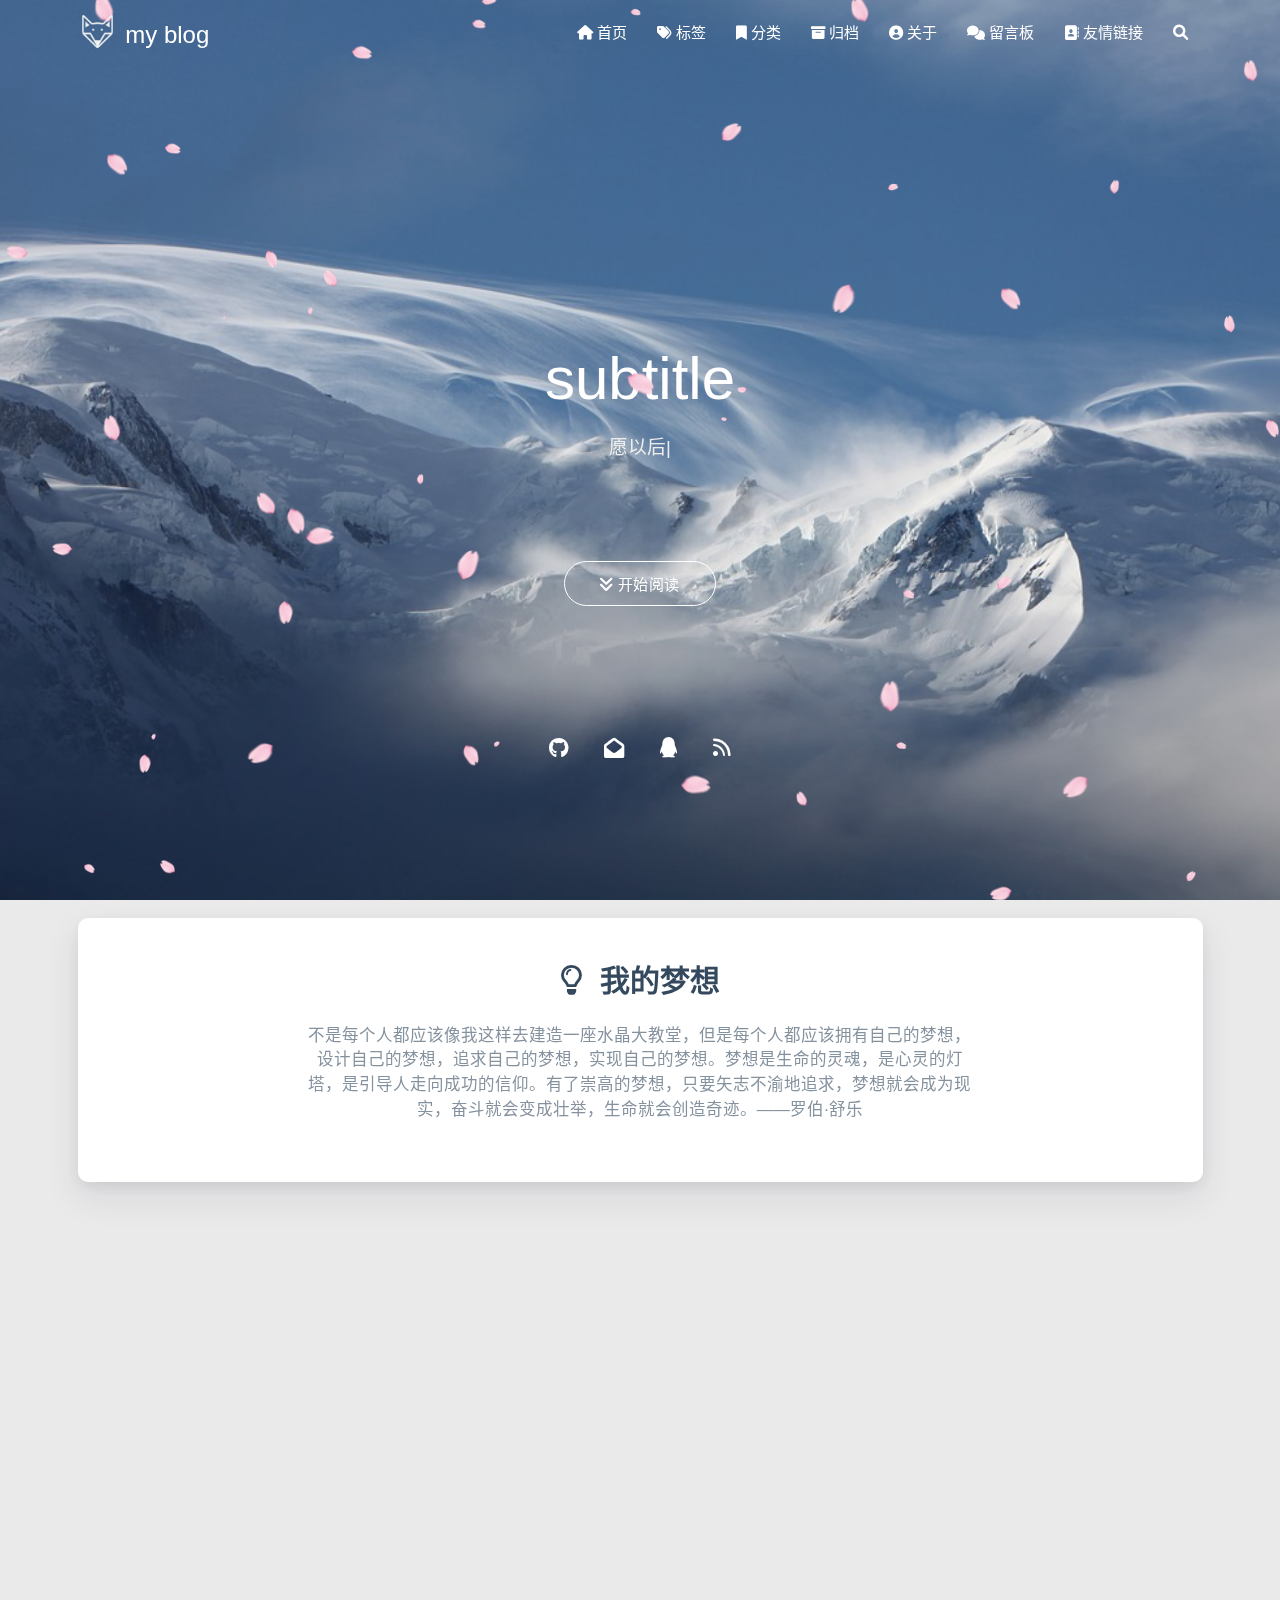
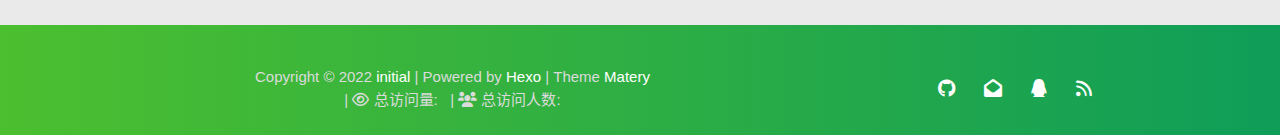
==== commit dd99a904: "Site updated: 2022-07-18 23:39:34" ====
--- a/index.html
+++ b/index.html
@@ -231,75 +231,12 @@
         </li>
         
         
-        <li><div class="divider"></div></li>
-        <li>
-            <a href="https://github.com/blinkfox/hexo-theme-matery" class="waves-effect waves-light" target="_blank">
-                <i class="fab fa-github-square fa-fw"></i>Fork Me
-            </a>
-        </li>
-        
     </ul>
 </div>
 
 
         </div>
 
-        
-            <style>
-    .nav-transparent .github-corner {
-        display: none !important;
-    }
-
-    .github-corner {
-        position: absolute;
-        z-index: 10;
-        top: 0;
-        right: 0;
-        border: 0;
-        transform: scale(1.1);
-    }
-
-    .github-corner svg {
-        color: #0f9d58;
-        fill: #fff;
-        height: 64px;
-        width: 64px;
-    }
-
-    .github-corner:hover .octo-arm {
-        animation: a 0.56s ease-in-out;
-    }
-
-    .github-corner .octo-arm {
-        animation: none;
-    }
-
-    @keyframes a {
-        0%,
-        to {
-            transform: rotate(0);
-        }
-        20%,
-        60% {
-            transform: rotate(-25deg);
-        }
-        40%,
-        80% {
-            transform: rotate(10deg);
-        }
-    }
-</style>
-
-<a href="https://github.com/blinkfox/hexo-theme-matery" class="github-corner tooltipped hide-on-med-and-down" target="_blank"
-   data-tooltip="Fork Me" data-position="left" data-delay="50">
-    <svg viewBox="0 0 250 250" aria-hidden="true">
-        <path d="M0,0 L115,115 L130,115 L142,142 L250,250 L250,0 Z"></path>
-        <path d="M128.3,109.0 C113.8,99.7 119.0,89.6 119.0,89.6 C122.0,82.7 120.5,78.6 120.5,78.6 C119.2,72.0 123.4,76.3 123.4,76.3 C127.3,80.9 125.5,87.3 125.5,87.3 C122.9,97.6 130.6,101.9 134.4,103.2"
-              fill="currentColor" style="transform-origin: 130px 106px;" class="octo-arm"></path>
-        <path d="M115.0,115.0 C114.9,115.1 118.7,116.5 119.8,115.4 L133.7,101.6 C136.9,99.2 139.9,98.4 142.2,98.6 C133.8,88.0 127.5,74.4 143.8,58.0 C148.5,53.4 154.0,51.2 159.7,51.0 C160.3,49.4 163.2,43.6 171.4,40.1 C171.4,40.1 176.1,42.5 178.8,56.2 C183.1,58.6 187.2,61.8 190.9,65.4 C194.5,69.0 197.7,73.2 200.1,77.6 C213.8,80.2 216.3,84.9 216.3,84.9 C212.7,93.1 206.9,96.0 205.4,96.6 C205.1,102.4 203.0,107.8 198.3,112.5 C181.9,128.9 168.3,122.5 157.7,114.1 C157.9,116.9 156.7,120.9 152.7,124.9 L141.0,136.5 C139.8,137.7 141.6,141.9 141.8,141.8 Z"
-              fill="currentColor" class="octo-body"></path>
-    </svg>
-</a>
         
     </nav>
 
@@ -371,9 +308,9 @@
                     var typed = new Typed("#subtitle", {
                         strings: [ 
                             
-                                "从来没有真正的绝境, 只有心灵的迷途",
+                                "愿以后也有人千里迢迢来看你，悄悄告诉你花哪里开了",
                             
-                                "Never really desperate, only the lost of the soul",
+                                "May someone come all the way to see you and tell you where the flowers are",
                             
                         ],
                         startDelay: 300,
@@ -404,19 +341,15 @@
                 </a>
 
                 
-                    <a href="https://github.com/blinkfox/hexo-theme-matery" class="waves-effect waves-light btn" target="_blank">
-                        <i class="fab fa-github-alt"></i>Github
-                    </a>
-                
             </div>
             <div class="cover-social-link">
-    <a href="https://github.com/blinkfox" class="tooltipped" target="_blank" data-tooltip="访问我的GitHub" data-position="top" data-delay="50">
+    <a href=" " class="tooltipped" target="_blank" data-tooltip="访问我的GitHub" data-position="top" data-delay="50">
         <i class="fab fa-github"></i>
     </a>
 
 
 
-    <a href="mailto:1181062873@qq.com" class="tooltipped" target="_blank" data-tooltip="邮件联系我" data-position="top" data-delay="50">
+    <a href="mailto: " class="tooltipped" target="_blank" data-tooltip="邮件联系我" data-position="top" data-delay="50">
         <i class="fas fa-envelope-open"></i>
     </a>
 
@@ -426,7 +359,7 @@
 
 
 
-    <a href="tencent://AddContact/?fromId=50&fromSubId=1&subcmd=all&uin=1181062873" class="tooltipped" target="_blank" data-tooltip="QQ联系我: 1181062873" data-position="top" data-delay="50">
+    <a href="tencent://AddContact/?fromId=50&fromSubId=1&subcmd=all&uin= " class="tooltipped" target="_blank" data-tooltip="QQ联系我:  " data-position="top" data-delay="50">
         <i class="fab fa-qq"></i>
     </a>
 
@@ -561,25 +494,23 @@
              <!-- 隐藏某个文章 -->
             <div class="article col s12 m6 l4" data-aos="zoom-in">
                 <div class="card">
-                    <a href="/2022/07/12/hello-world/">
+                    <a href="/2022/07/18/hello-md/">
                         <div class="card-image">
                             
                             
-                            <img src="/medias/featureimages/12.jpg" class="responsive-img" alt="Hello World">
+                            <img src="/medias/featureimages/21.jpg" class="responsive-img" alt="hello.md">
                             
-                            <span class="card-title">Hello World</span>
+                            <span class="card-title">hello.md</span>
                         </div>
                     </a>
 
                     <div class="card-content article-content">
                         <div class="summary block-with-text">
-                            
-                                Welcome to Hexo! This is your very first post. Check documentation for more info. If you get any problems when using Hex
                             
                         </div>
                         <div class="publish-info">
                             <span class="publish-date">
-                                <i class="far fa-clock fa-fw icon-date"></i>2022-07-12
+                                <i class="far fa-clock fa-fw icon-date"></i>2022-07-18
                             </span>
                             <span class="publish-author">
                                 
@@ -665,7 +596,7 @@
         <div class="col s12 m8 l8 copy-right">
             Copyright&nbsp;&copy;
             
-                <span id="year">2019-2022</span>
+                <span id="year">2022</span>
             
             <a href="/about" target="_blank">initial</a>
             |&nbsp;Powered by&nbsp;<a href="https://hexo.io/" target="_blank">Hexo</a>
@@ -696,13 +627,13 @@
             
         </div>
         <div class="col s12 m4 l4 social-link social-statis">
-    <a href="https://github.com/blinkfox" class="tooltipped" target="_blank" data-tooltip="访问我的GitHub" data-position="top" data-delay="50">
+    <a href=" " class="tooltipped" target="_blank" data-tooltip="访问我的GitHub" data-position="top" data-delay="50">
         <i class="fab fa-github"></i>
     </a>
 
 
 
-    <a href="mailto:1181062873@qq.com" class="tooltipped" target="_blank" data-tooltip="邮件联系我" data-position="top" data-delay="50">
+    <a href="mailto: " class="tooltipped" target="_blank" data-tooltip="邮件联系我" data-position="top" data-delay="50">
         <i class="fas fa-envelope-open"></i>
     </a>
 
@@ -712,7 +643,7 @@
 
 
 
-    <a href="tencent://AddContact/?fromId=50&fromSubId=1&subcmd=all&uin=1181062873" class="tooltipped" target="_blank" data-tooltip="QQ联系我: 1181062873" data-position="top" data-delay="50">
+    <a href="tencent://AddContact/?fromId=50&fromSubId=1&subcmd=all&uin= " class="tooltipped" target="_blank" data-tooltip="QQ联系我:  " data-position="top" data-delay="50">
         <i class="fab fa-qq"></i>
     </a>
 
@@ -855,6 +786,15 @@
     
 
     
+        
+        <script type="text/javascript">
+            // 只在桌面版网页启用特效
+            var windowWidth = $(window).width();
+            if (windowWidth > 768) {
+                document.write('<script type="text/javascript" src="/libs/others/sakura.js"><\/script>');
+            }
+        </script>
+    
 
     <!-- 雪花特效 -->
     
